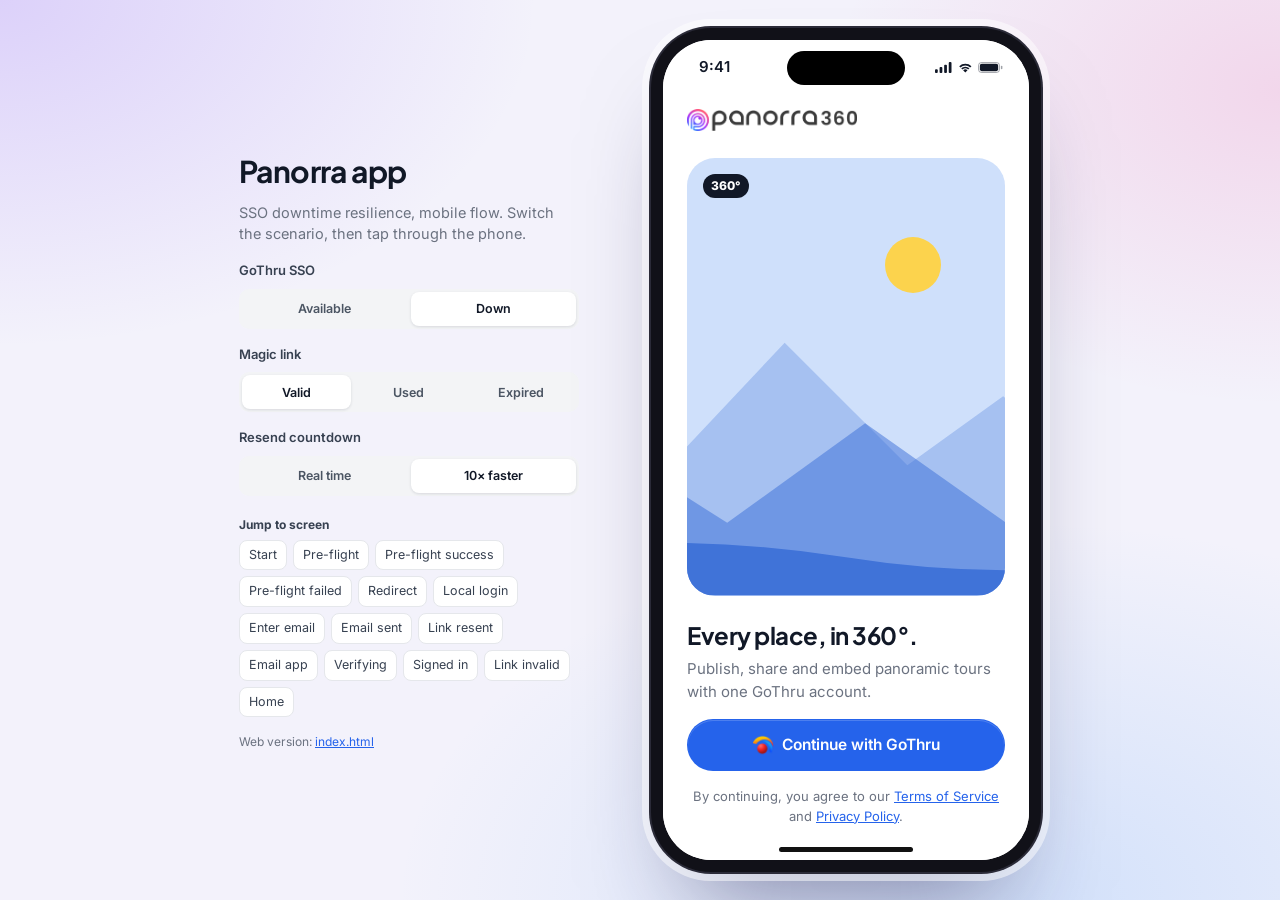
==== mobile.html @ 11c8a83e "Add mobile app version of the SSO resilience prototype mobile.html follows the native-app flow from " ====
<!doctype html>
<html lang="en">
<head>
<meta charset="utf-8">
<meta name="viewport" content="width=device-width, initial-scale=1, viewport-fit=cover">
<title>Panorra App — SSO Resilience</title>
<meta name="description" content="Panorra mobile app: GoThru SSO pre-flight check, Google and Magic Link fallback, link verification. Clickable prototype.">
<link rel="preconnect" href="https://fonts.googleapis.com">
<link rel="preconnect" href="https://fonts.gstatic.com" crossorigin>
<link href="https://fonts.googleapis.com/css2?family=Inter:wght@400;500;600;700;800&family=Plus+Jakarta+Sans:wght@600;700;800&display=swap" rel="stylesheet">
<link rel="icon" type="image/png" href="assets/logos/panorra360.png">
<link rel="stylesheet" href="style.css">
<link rel="stylesheet" href="mobile.css">
</head>
<body class="m-page">

<svg class="sprite" aria-hidden="true" focusable="false">
  <defs>
  </defs>

  <!-- GoThru wordmark (approximation — swap with official asset) -->
  <!-- Official GoThru logo (gmi-logo-light.svg), cropped to its artwork -->
  <symbol id="lg-gothru" viewBox="12 160 1986 684">
<path d="M12.502 631.996C12.502 508.062 104.009 429.329 216.097 429.329C295.031 429.329 344.775 470.44 373.387 516.846L306.475 554.443C288.756 526.835 256.154 503.343 216.122 503.343C146.35 503.343 96.0282 557.982 96.0282 631.996C96.0282 706.01 146.375 760.623 216.122 760.623C270.46 760.623 303.062 724.783 315.059 683.673H196.094V610.236H404.257C404.257 750.032 330.494 834.637 208.668 834.637C104.009 834.637 12.502 755.328 12.502 631.996Z" fill="#010101"/>
<path d="M1118.58 595.955C1115.39 573.793 1110.19 552.284 1103.14 531.679H1100.58V781.53C1105.15 766.12 1108.91 750.383 1111.9 734.371C1112.78 729.752 1113.58 725.134 1114.33 720.516C1118.32 695.017 1120.53 668.865 1120.53 642.211V638.747C1120.51 624.29 1119.78 610.035 1118.58 595.955Z" fill="url(#paint0_linear_gmi)"/>
<path d="M818.607 648.085C818.607 755.002 734.202 841.716 630.095 841.716C525.989 841.716 441.584 755.028 441.584 648.085C441.584 541.167 525.989 454.479 630.095 454.479C734.202 454.479 818.607 541.142 818.607 648.085Z" fill="url(#paint1_linear_gmi)"/>
<path opacity="0.26" d="M630.083 495.012C547.786 495.012 481.051 563.529 481.051 648.085C481.051 732.615 547.761 801.158 630.083 801.158C712.405 801.158 779.115 732.615 779.115 648.085C779.115 563.554 712.379 495.012 630.083 495.012Z" fill="white"/>
<path d="M863.495 413.318H1035.01C972.295 341.387 881.189 296.11 779.768 296.11C682.914 296.11 595.423 337.522 533.129 403.932C528.612 409.528 518.422 419.969 506.525 435.455C542.667 413.268 584.907 400.493 630.083 400.493C763.228 400.493 871.175 511.351 871.175 648.11C871.175 718.736 842.362 782.485 796.182 827.586H975.005V531.681H863.52V413.318H863.495Z" fill="url(#paint2_linear_gmi)"/>
<path d="M623.985 162.235C463.407 162.235 326.196 231.732 236.872 340.708C220.107 361.112 205.098 382.897 191.922 405.887C201.359 404.808 210.971 404.256 220.709 404.256C306.319 404.256 360.405 448.679 391.602 498.951C446.065 355.415 605.563 249.275 763.58 249.275C767.545 249.275 771.461 249.526 775.451 249.677C896.574 253.617 993.729 317.166 1058.43 412.839C976.888 262.904 817.641 162.235 623.985 162.235Z" fill="url(#paint3_linear_gmi)"/>
<path d="M1420.1 827.586V654.886C1420.1 615.532 1400.07 603.184 1369.2 603.184C1340.62 603.184 1318.31 619.623 1306.31 636.088V827.586H1233.1V435.78H1306.31V580.295C1324.03 559.137 1357.78 536.825 1402.96 536.825C1463.57 536.825 1492.76 570.883 1492.76 626.099V827.586H1420.1Z" fill="#010101"/>
<path d="M1540.72 827.584V543.876H1613.36V582.05C1633.38 557.379 1667.12 536.823 1701.43 536.823V609.658C1696.28 608.478 1689.98 607.901 1681.42 607.901C1657.4 607.901 1625.38 622.006 1613.36 640.202V827.584H1540.72Z" fill="#010101"/>
<path d="M1922.71 827.586V791.746C1903.84 812.879 1870.68 834.639 1825.48 834.639C1764.87 834.639 1736.28 800.556 1736.28 745.34V543.878H1808.92V715.975C1808.92 755.329 1828.95 768.254 1859.82 768.254C1887.85 768.254 1910.16 752.392 1922.74 735.953V543.878H1995.37V827.586H1922.71Z" fill="#010101"/>
<path d="M996.917 827.586V509.217H885.381V435.78H1189.64V509.217H1078.71V827.586H996.917Z" fill="#010101"/>
<path d="M629.239 840.06C733.753 840.06 818.478 753.043 818.478 645.701C818.478 538.359 733.753 451.342 629.239 451.342C524.725 451.342 440 538.359 440 645.701C440 753.043 524.725 840.06 629.239 840.06Z" fill="url(#paint4_radial_gmi)"/>
<defs>
<linearGradient id="paint0_linear_gmi" x1="1270.96" y1="294.184" x2="955.241" y2="965.649" gradientUnits="userSpaceOnUse">
<stop stop-color="#51C8EC"/>
<stop offset="0.1031" stop-color="#54BEE5"/>
<stop offset="0.2981" stop-color="#56A7D7"/>
<stop offset="0.5645" stop-color="#5A83BF"/>
<stop offset="0.8887" stop-color="#5A57A4"/>
<stop offset="1" stop-color="#5B449B"/>
</linearGradient>
<linearGradient id="paint1_linear_gmi" x1="478.006" y1="414.87" x2="769.065" y2="861.162" gradientUnits="userSpaceOnUse">
<stop stop-color="#F37221"/>
<stop offset="0.3832" stop-color="#B11F31"/>
<stop offset="0.6115" stop-color="#9F1C35"/>
<stop offset="0.875" stop-color="#388A95"/>
</linearGradient>
<linearGradient id="paint2_linear_gmi" x1="976.165" y1="130.847" x2="625.032" y2="877.624" gradientUnits="userSpaceOnUse">
<stop stop-color="#51C8EC"/>
<stop offset="0.1031" stop-color="#54BEE5"/>
<stop offset="0.2981" stop-color="#56A7D7"/>
<stop offset="0.5645" stop-color="#5A83BF"/>
<stop offset="0.8887" stop-color="#5A57A4"/>
<stop offset="1" stop-color="#5B449B"/>
</linearGradient>
<linearGradient id="paint3_linear_gmi" x1="531.48" y1="169" x2="633.265" y2="430.101" gradientUnits="userSpaceOnUse">
<stop stop-color="#F8ED39"/>
<stop offset="1" stop-color="#EC2227"/>
</linearGradient>
<radialGradient id="paint4_radial_gmi" cx="0" cy="0" r="1" gradientUnits="userSpaceOnUse" gradientTransform="translate(542.871 526.819) scale(334.408 343.475)">
<stop stop-color="#F9AC92"/>
<stop offset="0.3091" stop-color="#EF3D39"/>
<stop offset="0.4198" stop-color="#E53A37"/>
<stop offset="0.5447" stop-color="#D23331"/>
<stop offset="0.6764" stop-color="#B62828"/>
<stop offset="0.8121" stop-color="#921A1D"/>
<stop offset="0.8182" stop-color="#90191C"/>
<stop offset="0.8556" stop-color="#971A1D"/>
<stop offset="0.9062" stop-color="#A91C20"/>
<stop offset="0.964" stop-color="#C91D23"/>
<stop offset="1" stop-color="#E51E25"/>
</radialGradient>
</defs>
  </symbol>
  <!-- Panorra mark -->
  <!-- Google G -->
  <symbol id="lg-google" viewBox="0 0 24 24">
    <path fill="#4285F4" d="M22.56 12.25c0-.78-.07-1.53-.2-2.25H12v4.26h5.92c-.26 1.37-1.04 2.53-2.21 3.31v2.77h3.57c2.08-1.92 3.28-4.74 3.28-8.09z"/>
    <path fill="#34A853" d="M12 23c2.97 0 5.46-.98 7.28-2.66l-3.57-2.77c-.98.66-2.23 1.06-3.71 1.06-2.86 0-5.29-1.93-6.16-4.53H2.18v2.84C3.99 20.53 7.7 23 12 23z"/>
    <path fill="#FBBC05" d="M5.84 14.09c-.22-.66-.35-1.36-.35-2.09s.13-1.43.35-2.09V7.06H2.18C1.43 8.55 1 10.22 1 12s.43 3.45 1.18 4.94l2.85-2.22.81-.63z"/>
    <path fill="#EA4335" d="M12 5.38c1.62 0 3.06.56 4.21 1.64l3.15-3.15C17.45 2.09 14.97 1 12 1 7.7 1 3.99 3.47 2.18 7.06l3.66 2.84c.87-2.6 3.3-4.52 6.16-4.52z"/>
  </symbol>
  <!-- Mountains illustration (colour via currentColor) -->
  <symbol id="ill-mountains" viewBox="0 0 400 160" preserveAspectRatio="xMidYMax slice">
    <path d="M0 112 L58 62 L104 96 L168 28 L232 92 L282 56 L342 102 L400 72 V160 H0Z" fill="currentColor" opacity=".28"/>
    <path d="M0 132 L78 84 L138 122 L210 70 L292 128 L352 96 L400 116 V160 H0Z" fill="currentColor" opacity=".5"/>
    <path d="M40 140 l10 -26 l10 26z M58 142 l8 -20 l8 20z M318 138 l10 -28 l10 28z M336 140 l7 -18 l7 18z" fill="currentColor" opacity=".85"/>
    <path d="M0 160 V142 Q100 124 200 140 T400 134 V160Z" fill="currentColor" opacity=".9"/>
  </symbol>

  <!-- UI icons (24px, stroke) -->
  <symbol id="i-mail" viewBox="0 0 24 24"><rect x="2" y="4" width="20" height="16" rx="2"/><path d="m22 7-8.97 5.7a1.94 1.94 0 0 1-2.06 0L2 7"/></symbol>
  <symbol id="i-lock" viewBox="0 0 24 24"><rect x="3" y="11" width="18" height="11" rx="2"/><path d="M7 11V7a5 5 0 0 1 10 0v4"/></symbol>
  <symbol id="i-eye" viewBox="0 0 24 24"><path d="M2 12s3-7 10-7 10 7 10 7-3 7-10 7-10-7-10-7Z"/><circle cx="12" cy="12" r="3"/></symbol>
  <symbol id="i-arrow" viewBox="0 0 24 24"><path d="M5 12h14"/><path d="m12 5 7 7-7 7"/></symbol>
  <symbol id="i-x" viewBox="0 0 24 24"><path d="M18 6 6 18"/><path d="m6 6 12 12"/></symbol>
  <symbol id="i-shield" viewBox="0 0 24 24"><path d="M20 13c0 5-3.5 7.5-7.66 8.95a1 1 0 0 1-.67-.01C7.5 20.5 4 18 4 13V6a1 1 0 0 1 1-1c2 0 4.5-1.2 6.24-2.72a1.17 1.17 0 0 1 1.52 0C14.51 3.81 17 5 19 5a1 1 0 0 1 1 1z"/><path d="m9 12 2 2 4-4"/></symbol>
  <symbol id="i-refresh" viewBox="0 0 24 24"><path d="M3 12a9 9 0 0 1 9-9 9.75 9.75 0 0 1 6.74 2.74L21 8"/><path d="M21 3v5h-5"/><path d="M21 12a9 9 0 0 1-9 9 9.75 9.75 0 0 1-6.74-2.74L3 16"/><path d="M8 16H3v5"/></symbol>
  <symbol id="i-check" viewBox="0 0 24 24"><path d="M20 6 9 17l-5-5"/></symbol>
  <symbol id="i-link" viewBox="0 0 24 24"><path d="M10 13a5 5 0 0 0 7.54.54l3-3a5 5 0 0 0-7.07-7.07l-1.72 1.71"/><path d="M14 11a5 5 0 0 0-7.54-.54l-3 3a5 5 0 0 0 7.07 7.07l1.71-1.71"/></symbol>
  <symbol id="i-alert" viewBox="0 0 24 24"><path d="m21.73 18-8-14a2 2 0 0 0-3.48 0l-8 14A2 2 0 0 0 4 21h16a2 2 0 0 0 1.73-3"/><path d="M12 9v4"/><path d="M12 17h.01"/></symbol>
  <symbol id="i-cloud" viewBox="0 0 24 24"><path d="M17.5 19H9a7 7 0 1 1 6.71-9h1.79a4.5 4.5 0 1 1 0 9Z"/></symbol>
  <symbol id="i-info" viewBox="0 0 24 24"><circle cx="12" cy="12" r="10"/><path d="M12 16v-4"/><path d="M12 8h.01"/></symbol>
  <symbol id="i-server" viewBox="0 0 24 24"><rect x="2" y="2" width="20" height="8" rx="2"/><rect x="2" y="14" width="20" height="8" rx="2"/><path d="M6 6h.01"/><path d="M6 18h.01"/></symbol>
  <symbol id="i-chev-left" viewBox="0 0 24 24"><path d="m15 18-6-6 6-6"/></symbol>
  <symbol id="i-external" viewBox="0 0 24 24"><path d="M15 3h6v6"/><path d="M10 14 21 3"/><path d="M18 13v6a2 2 0 0 1-2 2H5a2 2 0 0 1-2-2V8a2 2 0 0 1 2-2h6"/></symbol>
  <symbol id="i-search" viewBox="0 0 24 24"><circle cx="11" cy="11" r="8"/><path d="m21 21-4.3-4.3"/></symbol>
  <symbol id="i-home" viewBox="0 0 24 24"><path d="m3 9 9-7 9 7v11a2 2 0 0 1-2 2H5a2 2 0 0 1-2-2z"/><path d="M9 22V12h6v10"/></symbol>
  <symbol id="i-compass" viewBox="0 0 24 24"><circle cx="12" cy="12" r="10"/><path d="m16.24 7.76-2.12 6.36-6.36 2.12 2.12-6.36 6.36-2.12z"/></symbol>
  <symbol id="i-image" viewBox="0 0 24 24"><rect x="3" y="3" width="18" height="18" rx="2"/><circle cx="9" cy="9" r="2"/><path d="m21 15-3.09-3.09a2 2 0 0 0-2.82 0L6 21"/></symbol>
  <symbol id="i-chart" viewBox="0 0 24 24"><path d="M3 3v18h18"/><path d="m19 9-5 5-4-4-3 3"/></symbol>
  <symbol id="i-sliders" viewBox="0 0 24 24"><path d="M4 21v-7"/><path d="M4 10V3"/><path d="M12 21v-9"/><path d="M12 8V3"/><path d="M20 21v-5"/><path d="M20 12V3"/><path d="M1 14h6"/><path d="M9 8h6"/><path d="M17 16h6"/></symbol>
  <symbol id="i-plus" viewBox="0 0 24 24"><path d="M5 12h14"/><path d="M12 5v14"/></symbol>
  <symbol id="i-wifi-off" viewBox="0 0 24 24"><path d="M12 20h.01"/><path d="M8.5 16.43a5 5 0 0 1 7 0"/><path d="M5 12.86a10 10 0 0 1 5.17-2.69"/><path d="M19 12.86a10 10 0 0 0-2-1.52"/><path d="M2 8.82a15 15 0 0 1 4.18-2.64"/><path d="M22 8.82a15 15 0 0 0-11.29-3.76"/><path d="m2 2 20 20"/></symbol>
  <symbol id="i-layers" viewBox="0 0 24 24"><path d="m12 2 10 5-10 5L2 7z"/><path d="m2 17 10 5 10-5"/><path d="m2 12 10 5 10-5"/></symbol>
  <symbol id="i-inbox" viewBox="0 0 24 24"><path d="M22 12h-6l-2 3h-4l-2-3H2"/><path d="M5.45 5.11 2 12v6a2 2 0 0 0 2 2h16a2 2 0 0 0 2-2v-6l-3.45-6.89A2 2 0 0 0 16.76 4H7.24a2 2 0 0 0-1.79 1.11z"/></symbol>
  <symbol id="i-clock" viewBox="0 0 24 24"><circle cx="12" cy="12" r="10"/><path d="M12 6v6l4 2"/></symbol>
  <symbol id="i-zap" viewBox="0 0 24 24"><path d="M4 14a1 1 0 0 1-.78-1.63l9.9-10.2a.5.5 0 0 1 .86.46l-1.92 6.02A1 1 0 0 0 13 10h7a1 1 0 0 1 .78 1.63l-9.9 10.2a.5.5 0 0 1-.86-.46l1.92-6.02A1 1 0 0 0 11 14z"/></symbol>
  <symbol id="i-database" viewBox="0 0 24 24"><ellipse cx="12" cy="5" rx="9" ry="3"/><path d="M3 5V19A9 3 0 0 0 21 19V5"/><path d="M3 12A9 3 0 0 0 21 12"/></symbol>
  <symbol id="i-map" viewBox="0 0 24 24"><path d="M14.1 6.03a2 2 0 0 0 1.79 0l3.66-1.83A1 1 0 0 1 21 5.1v12.28a1 1 0 0 1-.55.9l-4.56 2.28a2 2 0 0 1-1.79 0l-4.21-2.1a2 2 0 0 0-1.79 0l-3.66 1.83A1 1 0 0 1 3 19.38V7.1a1 1 0 0 1 .55-.9l4.56-2.28a2 2 0 0 1 1.79 0z"/><path d="M15 5.76v15"/><path d="M9 3.24v15"/></symbol>
  <symbol id="i-play" viewBox="0 0 24 24"><polygon points="6 3 20 12 6 21 6 3"/></symbol>
</svg>


<main class="m-stage">

  <!-- Designer side panel (desktop) / bottom sheet (phone) -->
  <aside class="m-side" id="m-side" aria-label="Prototype controls">
    <div class="m-side-head">
      <div>
        <h1>Panorra app</h1>
        <p>SSO downtime resilience, mobile flow. Switch the scenario, then tap through the phone.</p>
      </div>
      <button class="modal-x m-side-x" id="m-side-x" type="button" aria-label="Close controls"><svg class="i"><use href="#i-x"/></svg></button>
    </div>
    <div class="pp-group">
      <span class="pp-label">GoThru SSO</span>
      <div class="seg" role="radiogroup" aria-label="GoThru SSO">
        <label><input type="radio" name="m-sso" value="up"><span>Available</span></label>
        <label><input type="radio" name="m-sso" value="down" checked><span>Down</span></label>
      </div>
    </div>
    <div class="pp-group">
      <span class="pp-label">Magic link</span>
      <div class="seg" role="radiogroup" aria-label="Magic link">
        <label><input type="radio" name="m-link" value="valid" checked><span>Valid</span></label>
        <label><input type="radio" name="m-link" value="used"><span>Used</span></label>
        <label><input type="radio" name="m-link" value="expired"><span>Expired</span></label>
      </div>
    </div>
    <div class="pp-group">
      <span class="pp-label">Resend countdown</span>
      <div class="seg" role="radiogroup" aria-label="Resend countdown speed">
        <label><input type="radio" name="m-speed" value="1"><span>Real time</span></label>
        <label><input type="radio" name="m-speed" value="10" checked><span>10× faster</span></label>
      </div>
    </div>
    <div class="pp-jumps">
      <b>Jump to screen</b>
      <button data-go="start">Start</button>
      <button data-go="preflight">Pre-flight</button>
      <button data-go="pf-ok">Pre-flight success</button>
      <button data-go="pf-fail">Pre-flight failed</button>
      <button data-go="redirect">Redirect</button>
      <button data-go="fallback">Local login</button>
      <button data-go="email">Enter email</button>
      <button data-go="sent">Email sent</button>
      <button data-go="resent">Link resent</button>
      <button data-go="mail">Email app</button>
      <button data-go="verify">Verifying</button>
      <button data-go="success">Signed in</button>
      <button data-go="invalid">Link invalid</button>
      <button data-go="home">Home</button>
    </div>
    <p class="pp-hint">Web version: <a href="index.html">index.html</a></p>
  </aside>

  <div class="device" id="device">
    <div class="d-screen">
      <div class="d-status" aria-hidden="true">
        <span>9:41</span>
        <span class="d-island"></span>
        <span class="d-icons">
          <svg viewBox="0 0 18 12"><rect x="0" y="8" width="3" height="4" rx="1"/><rect x="5" y="5.5" width="3" height="6.5" rx="1"/><rect x="10" y="3" width="3" height="9" rx="1"/><rect x="15" y="0" width="3" height="12" rx="1"/></svg>
          <svg viewBox="0 0 16 12"><path d="M8 11.5 5.6 9a3.4 3.4 0 0 1 4.8 0zM3.5 6.9a6.4 6.4 0 0 1 9 0l-1.4 1.4a4.4 4.4 0 0 0-6.2 0zM1.3 4.7a9.6 9.6 0 0 1 13.4 0l-1.4 1.4a7.6 7.6 0 0 0-10.6 0z"/></svg>
          <svg viewBox="0 0 27 12"><rect x=".5" y=".5" width="23" height="11" rx="3.5" fill="none" stroke="currentColor" opacity=".4"/><rect x="2" y="2" width="20" height="8" rx="2"/><rect x="25" y="4" width="1.6" height="4" rx=".8" opacity=".4"/></svg>
        </span>
      </div>

      <!-- 0 · Start -->
      <section class="m-view" id="v-start" data-label="Start">
        <header class="m-head"><img class="m-logo" src="assets/logos/panorra-wordmark.png" alt="Panorra 360" width="185" height="24"></header>
        <div class="m-hero-art" aria-hidden="true">
          <span class="m-hero-sun"></span>
          <svg class="m-hero-mtn"><use href="#ill-mountains"/></svg>
          <span class="b360">360°</span>
        </div>
        <h1 class="m-title">Every place, in 360°.</h1>
        <p class="m-text">Publish, share and embed panoramic tours with one GoThru account.</p>
        <div class="m-foot">
          <button class="btn btn-primary btn-block btn-lg" id="m-sso-btn" type="button"><img class="sso-mark" src="assets/logos/gothru.png" alt="" width="22" height="22"> Continue with GoThru</button>
          <p class="m-legal">By continuing, you agree to our <a href="#">Terms of Service</a> and <a href="#">Privacy Policy</a>.</p>
        </div>
      </section>

      <!-- 1 · Pre-flight check -->
      <section class="m-view m-center pf-screen" id="v-preflight" data-label="Pre-flight check">
        <header class="m-head"><img class="m-logo" src="assets/logos/panorra-wordmark.png" alt="Panorra 360" width="185" height="24"></header>
        <div class="m-body-mid">
          <div class="ring-ill" aria-hidden="true"><span class="arc"></span><span class="ring-core"><svg class="i ring-cloud"><use href="#i-cloud"/></svg><span class="ring-badge"><svg class="i rb-ok"><use href="#i-check"/></svg><svg class="i rb-x"><use href="#i-x"/></svg></span></span></div>
          <h1 class="m-title" id="mpf-title" tabindex="-1">Preparing your sign-in</h1>
          <p class="m-text" id="mpf-desc" aria-live="polite">We're checking the best way to sign you in to Panorra. This will only take a moment.</p>
          <ol class="steps" id="mpf-steps">
            <li><span class="s-ic"><svg class="i ic-ok"><use href="#i-check"/></svg><svg class="i ic-x"><use href="#i-x"/></svg></span>Checking connection</li>
            <li><span class="s-ic"><svg class="i ic-ok"><use href="#i-check"/></svg><svg class="i ic-x"><use href="#i-x"/></svg></span>Preparing secure sign-in</li>
            <li><span class="s-ic"><svg class="i ic-ok"><use href="#i-check"/></svg><svg class="i ic-x"><use href="#i-x"/></svg></span>Finalizing setup</li>
            <li><span class="s-ic"><svg class="i ic-ok"><use href="#i-check"/></svg><svg class="i ic-x"><use href="#i-x"/></svg></span>Almost there...</li>
          </ol>
        </div>
        <p class="m-note"><svg class="i"><use href="#i-info"/></svg>This only takes a few seconds...</p>
      </section>

      <!-- 2 · Redirect to SSO -->
      <section class="m-view m-center" id="v-redirect" data-label="Redirect to GoThru SSO">
        <header class="m-head"><img class="m-logo" src="assets/logos/panorra-wordmark.png" alt="Panorra 360" width="185" height="24"></header>
        <div class="m-body-mid">
          <div class="rd-ill" aria-hidden="true">
            <div class="rd-win"><div class="rd-bar"><i></i><i></i><i></i></div><svg class="rd-logo"><use href="#lg-gothru"/></svg></div>
            <span class="rd-spin"><span class="spin"></span></span>
          </div>
          <h1 class="m-title">Continuing to your account</h1>
          <p class="m-text">We're securely redirecting you to continue with your account.</p>
          <div class="progress" id="m-progress"><i></i></div>
        </div>
        <p class="secure-note"><svg class="i"><use href="#i-shield"/></svg><span>Secure sign-in with Gothru<small>Powered by Gothru SSO</small></span></p>
      </section>

      <!-- 3 · Local login fallback -->
      <section class="m-view m-center" id="v-fallback" data-label="Local login (fallback)">
        <header class="m-head"><img class="m-logo" src="assets/logos/panorra-wordmark.png" alt="Panorra 360" width="185" height="24"></header>
        <div class="m-land" aria-hidden="true">
          <span class="m-land-sun"></span>
          <svg class="m-land-mtn"><use href="#ill-mountains"/></svg>
        </div>
        <span class="chip chip-amber m-chip"><span class="dot blink"></span>GoThru SSO is temporarily unavailable</span>
        <h1 class="m-title" tabindex="-1">Welcome to Panorra</h1>
        <p class="m-text">Sign in to continue and start exploring amazing places.</p>
        <div class="m-stack">
          <button class="btn btn-google" id="m-google" type="button"><svg class="g-ic"><use href="#lg-google"/></svg> Continue with Google</button>
          <button class="btn btn-secondary btn-block" id="m-magic" type="button"><svg class="i m-mail-ic"><use href="#i-mail"/></svg> Continue with Magic Link</button>
        </div>
        <p class="m-legal m-foot">By continuing, you agree to our <a href="#">Terms of Service</a> and <a href="#">Privacy Policy</a>.</p>
      </section>

      <!-- 4 · Enter email -->
      <section class="m-view" id="v-email" data-label="Enter email">
        <header class="m-head"><button class="m-back" data-back type="button" aria-label="Back"><svg class="i"><use href="#i-chev-left"/></svg></button><img class="m-logo" src="assets/logos/panorra-wordmark.png" alt="Panorra 360" width="185" height="24"></header>
        <div class="m-intro">
          <h1 class="m-title" tabindex="-1">Sign in with Magic Link</h1>
          <p class="m-text">Enter your email address and we'll send you a secure sign-in link.</p>
        </div>
        <form id="m-form" novalidate>
          <label class="m-label" for="m-email">Email address</label>
          <div class="input-wrap"><svg class="i"><use href="#i-mail"/></svg><input class="input" type="email" id="m-email" placeholder="you@example.com" autocomplete="email" inputmode="email" required></div>
          <div class="form-msg" id="m-email-msg" role="status"></div>
          <button class="btn btn-primary btn-block btn-lg" id="m-send" type="submit" disabled>Send Magic Link</button>
        </form>
        <p class="fb-note m-foot"><svg class="i"><use href="#i-shield"/></svg> Passwordless · single-use link · expires in 15 minutes</p>
      </section>

      <!-- 5/6 · Email sent / resent -->
      <section class="m-view m-center" id="v-sent" data-label="Email sent">
        <header class="m-head"><button class="m-back" data-back type="button" aria-label="Back"><svg class="i"><use href="#i-chev-left"/></svg></button><img class="m-logo" src="assets/logos/panorra-wordmark.png" alt="Panorra 360" width="185" height="24"></header>
        <div class="m-body-mid">
          <div class="mail-ill" aria-hidden="true">
          <!-- Magic-link envelope: lands, flap opens, letter rises, badge pops, sparkles, then floats -->
          <svg viewBox="0 0 180 156">
            <defs>
              <linearGradient id="ml-bg" x1="0" y1="0" x2="1" y2="1"><stop offset="0" stop-color="#ede9fe"/><stop offset="1" stop-color="#dbeafe"/></linearGradient>
              <linearGradient id="ml-pocket" x1="0" y1="0" x2="1" y2="1"><stop offset="0" stop-color="#3b82f6"/><stop offset="1" stop-color="#7c3aed"/></linearGradient>
              <linearGradient id="ml-flap" x1="0" y1="0" x2="0" y2="1"><stop offset="0" stop-color="#93c5fd"/><stop offset="1" stop-color="#818cf8"/></linearGradient>
              <clipPath id="ml-clip"><rect x="0" y="0" width="180" height="124"/></clipPath>
            </defs>
            <circle class="ml-disc" cx="90" cy="76" r="62" fill="url(#ml-bg)"/>
            <g class="ml-orbit"><circle cx="90" cy="76" r="72" fill="none" stroke="#c4b5fd" stroke-width="1.5" stroke-dasharray="2 7" stroke-linecap="round"/><circle cx="162" cy="76" r="4" fill="#8b5cf6"/></g>
            <ellipse class="ml-shadow" cx="90" cy="140" rx="42" ry="5" fill="#1e1b4b" opacity=".12"/>
            <g class="ml-float">
              <g class="ml-drop">
                <rect x="40" y="62" width="100" height="62" rx="10" fill="#c7d2fe"/>
                <path class="ml-flap-open" d="M40 68 Q40 62 46 62 H134 Q140 62 140 68 L94 34 Q90 31 86 34 Z" fill="#a5b4fc"/>
                <g clip-path="url(#ml-clip)">
                  <g class="ml-letter">
                    <rect x="52" y="40" width="76" height="70" rx="8" fill="#fff" stroke="#e0e7ff" stroke-width="1.5"/>
                    <circle cx="90" cy="60" r="11" fill="#eef2ff"/>
                    <path d="M87 62.5a3.5 3.5 0 0 0 5 .3l2.3-2.3a3.5 3.5 0 0 0-5-5l-1 1M93 57.5a3.5 3.5 0 0 0-5-.3l-2.3 2.3a3.5 3.5 0 0 0 5 5l1-1" fill="none" stroke="#4f46e5" stroke-width="1.8" stroke-linecap="round"/>
                    <rect x="66" y="78" width="48" height="5" rx="2.5" fill="#e0e7ff"/>
                    <rect x="72" y="88" width="36" height="5" rx="2.5" fill="#eef2ff"/>
                  </g>
                </g>
                <path d="M40 70 L90 102 L140 70 V114 a10 10 0 0 1 -10 10 H50 a10 10 0 0 1 -10 -10 Z" fill="url(#ml-pocket)"/>
                <path d="M42 122 L80 94 M138 122 L100 94" stroke="#fff" stroke-opacity=".22" stroke-width="2" stroke-linecap="round"/>
                <path class="ml-flap-closed" d="M40 68 Q40 62 46 62 H134 Q140 62 140 68 L94 96 Q90 99 86 96 Z" fill="url(#ml-flap)"/>
              </g>
              <g class="ml-badge"><circle cx="134" cy="116" r="15" fill="#10b981" stroke="#fff" stroke-width="4"/><path d="M127.5 116.5l4.5 4.5 8.5-9" fill="none" stroke="#fff" stroke-width="3.2" stroke-linecap="round" stroke-linejoin="round"/></g>
            </g>
            <path class="ml-star s1" d="M30 40l2.4 6.6L39 49l-6.6 2.4L30 58l-2.4-6.6L21 49l6.6-2.4z" fill="#f59e0b"/>
            <path class="ml-star s2" d="M150 26l1.8 5 5 1.8-5 1.8-1.8 5-1.8-5-5-1.8 5-1.8z" fill="#ec4899"/>
            <path class="ml-star s3" d="M160 100l1.5 4 4 1.5-4 1.5-1.5 4-1.5-4-4-1.5 4-1.5z" fill="#8b5cf6"/>
            <circle class="ml-star s4" cx="24" cy="98" r="3" fill="#60a5fa"/>
          </svg>
        </div>
          <h1 class="m-title" id="ms-title" tabindex="-1">Check your email</h1>
          <p class="m-text"><span id="ms-lead">We've sent a sign-in link to</span><br><b class="m-email" id="ms-email">you@example.com</b></p>
          <p class="m-text" id="ms-sub">Click the link in your email to continue to Panorra. The link will expire in 15 minutes.</p>
        </div>
        <div class="m-stack m-foot">
          <button class="btn btn-primary btn-block btn-lg" id="m-open-mail" type="button">Open Email App</button>
          <div class="or"><span>or</span></div>
          <button class="btn btn-secondary btn-block" id="m-resend" type="button" disabled>Resend Link (60s)</button>
          <div class="banner banner-warn" id="m-resend-msg" hidden></div>
          <button class="link-btn" id="m-diff" type="button"><svg class="i"><use href="#i-chev-left"/></svg> Use a different email</button>
        </div>
      </section>

      <!-- Email app -->
      <section class="m-view m-mail" id="v-mail" data-label="Email app">
        <header class="m-head"><button class="m-back" data-back type="button" aria-label="Back to Panorra"><svg class="i"><use href="#i-chev-left"/></svg></button><span class="m-mailbox">Inbox</span></header>
        <h1 class="m-subject">⚡ Emergency Login Link - GoThru SSO Outage Fallback</h1>
        <div class="mail-from"><span class="avatar sm av-gt">G</span><div><b>GoThru Security</b> <small>&lt;no-reply@id.gothru.org&gt;</small><br><small>to <span id="mm-to">you@example.com</span> · just now</small></div></div>
        <div class="mt-card m-mt">
          <div class="mt-brand"><svg class="mt-gt"><use href="#lg-gothru"/></svg><span class="mt-x">×</span><img class="mt-pn" src="assets/logos/panorra-wordmark.png" alt="Panorra 360" width="154" height="20"></div>
          <span class="mt-icon"><svg class="i"><use href="#i-zap"/></svg></span>
          <h2>Your emergency sign-in link</h2>
          <p>Tap below to sign in to your account. This link expires in 15 minutes:</p>
          <button class="btn btn-primary btn-lg btn-block" id="m-mail-signin" type="button">Sign In to My Account</button>
          <span class="mt-notice"><svg class="i"><use href="#i-clock"/></svg> This single-use link expires in 15 minutes.</span>
          <p class="mt-warn"><svg class="i"><use href="#i-shield"/></svg> If you did not request this login link, you can safely ignore this email.</p>
        </div>
      </section>

      <!-- Verify -->
      <section class="m-view m-center" id="v-verify" data-label="Verifying link">
        <header class="m-head"><img class="m-logo" src="assets/logos/panorra-wordmark.png" alt="Panorra 360" width="185" height="24"></header>
        <div class="m-body-mid">
          <div class="ring-ill" aria-hidden="true"><span class="arc"></span><span class="ring-core"><svg class="i"><use href="#i-link"/></svg></span></div>
          <h1 class="m-title" tabindex="-1">Verifying your sign-in link</h1>
          <p class="m-text">Please wait a moment while we validate your link.</p>
          <ol class="steps" id="mv-steps">
            <li><span class="s-ic"><svg class="i ic-ok"><use href="#i-check"/></svg><svg class="i ic-x"><use href="#i-x"/></svg></span>Checking link validity</li>
            <li><span class="s-ic"><svg class="i ic-ok"><use href="#i-check"/></svg><svg class="i ic-x"><use href="#i-x"/></svg></span>Signing you in securely</li>
            <li><span class="s-ic"><svg class="i ic-ok"><use href="#i-check"/></svg><svg class="i ic-x"><use href="#i-x"/></svg></span>Setting up your account</li>
          </ol>
        </div>
      </section>

      <!-- Signed in -->
      <section class="m-view m-center" id="v-success" data-label="Signed in">
        <header class="m-head"><img class="m-logo" src="assets/logos/panorra-wordmark.png" alt="Panorra 360" width="185" height="24"></header>
        <div class="m-body-mid">
          <div class="success-ill" aria-hidden="true">
        <!-- 360° lens: panorama pans inside, orbit ring draws in, check is drawn, confetti bursts -->
        <svg viewBox="0 0 360 184">
          <defs>
            <clipPath id="sx-clip"><circle cx="180" cy="88" r="60"/></clipPath>
            <linearGradient id="sx-sky" x1="0" y1="0" x2="0" y2="1"><stop offset="0" stop-color="#c7d2fe"/><stop offset=".7" stop-color="#fbe4f1"/></linearGradient>
            <linearGradient id="sx-ring" x1="0" y1="0" x2="1" y2="0"><stop offset="0" stop-color="#60a5fa"/><stop offset=".5" stop-color="#8b5cf6"/><stop offset="1" stop-color="#ec4899"/></linearGradient>
            <g id="sx-range">
              <path d="M0 112 L40 86 L70 100 L120 66 L170 98 L210 80 L260 104 L300 74 L360 112 V184 H0Z" fill="#a5b4fc"/>
              <path d="M0 126 L50 102 L95 122 L150 94 L205 124 L250 106 L300 126 L330 112 L360 126 V184 H0Z" fill="#7c83f0"/>
              <path d="M60 128 l7 -18 l7 18z M74 130 l5 -13 l5 13z M236 128 l7 -20 l7 20z M250 130 l5 -12 l5 12z" fill="#4f46e5"/>
              <path d="M0 136 Q90 128 180 136 T360 136 V184 H0Z" fill="#6366f1"/>
            </g>
          </defs>
          <circle class="sx-pulse" cx="180" cy="88" r="70" fill="#8b5cf6" opacity=".12"/>
          <g class="sx-ringwrap"><path class="sx-ring" pathLength="100" d="M66 102 A114 26 -10 1 1 294 62 A114 26 -10 1 1 66 102" fill="none" stroke="url(#sx-ring)" stroke-width="3" stroke-linecap="round" opacity=".55"/></g>
          <g class="sx-lens">
            <circle cx="180" cy="88" r="66" fill="#fff"/>
            <g clip-path="url(#sx-clip)">
              <rect x="110" y="20" width="140" height="140" fill="url(#sx-sky)"/>
              <circle cx="206" cy="62" r="11" fill="#fde68a"/>
              <g class="sx-pan"><use href="#sx-range"/><use href="#sx-range" x="360"/></g>
            </g>
          </g>
          <path class="sx-ring sx-front" pathLength="100" d="M66 102 A114 26 -10 0 0 294 62" fill="none" stroke="url(#sx-ring)" stroke-width="3" stroke-linecap="round"/>
          <circle class="sx-dot" r="5" fill="#ec4899" stroke="#fff" stroke-width="2">
            <animateMotion dur="7s" begin="1.2s" repeatCount="indefinite" path="M66 102 A114 26 -10 1 1 294 62 A114 26 -10 1 1 66 102"/>
          </circle>
          <g class="sx-badge"><circle cx="226" cy="134" r="21" fill="#10b981" stroke="#fff" stroke-width="5"/><path class="sx-tick" pathLength="1" d="M216.5 134.5l6.5 6.5 12.5-13" fill="none" stroke="#fff" stroke-width="4" stroke-linecap="round" stroke-linejoin="round"/></g>
          <g class="sx-confetti">
            <rect style="--x:-112px;--y:-58px;--r:200deg" x="177" y="85" width="6" height="10" rx="1.5" fill="#f59e0b"/>
            <rect style="--x:-128px;--y:6px;--r:-160deg" x="177" y="85" width="6" height="10" rx="1.5" fill="#8b5cf6"/>
            <circle style="--x:-96px;--y:52px;--r:0deg" cx="180" cy="88" r="4" fill="#60a5fa"/>
            <rect style="--x:-58px;--y:-76px;--r:120deg" x="177" y="85" width="6" height="10" rx="1.5" fill="#ec4899"/>
            <circle style="--x:52px;--y:-80px;--r:0deg" cx="180" cy="88" r="3.5" fill="#10b981"/>
            <rect style="--x:116px;--y:-52px;--r:-220deg" x="177" y="85" width="6" height="10" rx="1.5" fill="#60a5fa"/>
            <rect style="--x:132px;--y:10px;--r:160deg" x="177" y="85" width="6" height="10" rx="1.5" fill="#f59e0b"/>
            <circle style="--x:104px;--y:58px;--r:0deg" cx="180" cy="88" r="4" fill="#ec4899"/>
          </g>
          <path class="sx-star t1" d="M84 34l2.6 7 7 2.6-7 2.6-2.6 7-2.6-7-7-2.6 7-2.6z" fill="#f59e0b"/>
          <path class="sx-star t2" d="M282 120l2 5.4 5.4 2-5.4 2-2 5.4-2-5.4-5.4-2 5.4-2z" fill="#8b5cf6"/>
          <path class="sx-star t3" d="M292 30l1.6 4.4 4.4 1.6-4.4 1.6-1.6 4.4-1.6-4.4-4.4-1.6 4.4-1.6z" fill="#ec4899"/>
        </svg>
      </div>
          <h1 class="m-title" tabindex="-1">Welcome to Panorra</h1>
          <p class="m-text">You've successfully signed in.<br>Let's start exploring amazing places!</p>
        </div>
        <button class="btn btn-primary btn-block btn-lg m-foot" id="m-continue" type="button">Continue</button>
      </section>

      <!-- Link invalid -->
      <section class="m-view m-center" id="v-invalid" data-label="Link invalid">
        <header class="m-head"><img class="m-logo" src="assets/logos/panorra-wordmark.png" alt="Panorra 360" width="185" height="24"></header>
        <div class="m-body-mid">
          <div class="err-ill" aria-hidden="true">
        <!-- Broken link: link glyph draws in, shakes, snaps into two halves with a crack, X badge pops, halves sway -->
        <svg viewBox="0 0 180 156">
          <defs>
            <linearGradient id="er-bg" x1="0" y1="0" x2="1" y2="1"><stop offset="0" stop-color="#ffe4e6"/><stop offset="1" stop-color="#fdf2f8"/></linearGradient>
            <linearGradient id="er-ink" x1="0" y1="0" x2="1" y2="1"><stop offset="0" stop-color="#4f46e5"/><stop offset="1" stop-color="#7c3aed"/></linearGradient>
          </defs>
          <circle class="er-disc" cx="90" cy="76" r="64" fill="url(#er-bg)"/>
          <g class="er-orbit"><circle cx="90" cy="76" r="73" fill="none" stroke="#fda4af" stroke-width="1.5" stroke-dasharray="2 7" stroke-linecap="round"/></g>
          <circle class="er-core" cx="90" cy="76" r="44" fill="#fff"/>
          <g class="er-glyph" fill="none" stroke="url(#er-ink)" stroke-width="2.3" stroke-linecap="round" stroke-linejoin="round">
            <g class="er-a"><g class="er-a-in"><g transform="translate(62 48) scale(2.33)"><path pathLength="1" d="M10 13a5 5 0 0 0 7.54.54l3-3a5 5 0 0 0-7.07-7.07l-1.72 1.71"/></g></g></g>
            <g class="er-b"><g class="er-b-in"><g transform="translate(62 48) scale(2.33)"><path pathLength="1" d="M14 11a5 5 0 0 0-7.54-.54l-3 3a5 5 0 0 0 7.07 7.07l1.71-1.71"/></g></g></g>
          </g>
          <path class="er-crack" d="M93 67 l-5 8 h6 l-5 8" fill="none" stroke="#f43f5e" stroke-width="2.6" stroke-linecap="round" stroke-linejoin="round"/>
          <g class="er-sparks" stroke-linecap="round" stroke-width="3">
            <path d="M126 22 l-3 9" stroke="#f43f5e"/>
            <path d="M140 32 l-8 5" stroke="#f43f5e"/>
            <path d="M144 48 h-8" stroke="#fb7185"/>
          </g>
          <g class="er-badge"><circle cx="122" cy="108" r="15" fill="#ef4444" stroke="#fff" stroke-width="4"/><path d="M116.5 102.5l11 11M127.5 102.5l-11 11" stroke="#fff" stroke-width="3.2" stroke-linecap="round"/></g>
          <path class="er-star s1" d="M30 46l2.2 6 6 2.2-6 2.2-2.2 6-2.2-6-6-2.2 6-2.2z" fill="#fb7185"/>
          <circle class="er-star s2" cx="40" cy="112" r="3" fill="#a5b4fc"/>
        </svg>
      </div>
          <h1 class="m-title" tabindex="-1">This link is no longer valid</h1>
          <p class="m-text">The sign-in link may have expired or has already been used.</p>
          <div class="banner banner-err"><svg class="i"><use href="#i-alert"/></svg><span id="mi-detail">This magic link has already been used.</span></div>
        </div>
        <div class="m-stack m-foot">
          <button class="btn btn-primary btn-block btn-lg" id="m-new-link" type="button">Request a new link</button>
          <div class="or"><span>or</span></div>
          <button class="btn btn-secondary btn-block" id="m-other-email" type="button">Use a different email</button>
        </div>
      </section>

      <!-- Google -->
      <section class="m-view m-center" id="v-google" data-label="Google sign-in">
        <header class="m-head"><img class="m-logo" src="assets/logos/panorra-wordmark.png" alt="Panorra 360" width="185" height="24"></header>
        <div class="m-body-mid">
          <div class="ring-ill" aria-hidden="true"><span class="arc"></span><span class="ring-core"><svg class="m-g"><use href="#lg-google"/></svg></span></div>
          <h1 class="m-title" tabindex="-1">Signing in with Google</h1>
          <p class="m-text">Confirming your Google account and linking it to your Panorra profile.</p>
        </div>
      </section>

      <!-- Home -->
      <section class="m-view m-home" id="v-home" data-label="Home">
        <header class="m-head">
          <img class="m-logo" src="assets/logos/panorra-wordmark.png" alt="Panorra 360" width="185" height="24">
          <span class="avatar sm av-user m-avatar">ES</span>
        </header>
        <span class="chip chip-blue m-session" id="m-session" hidden></span>
        <h1 class="m-title m-hello" tabindex="-1">Hi, Eko</h1>
        <p class="m-text">Pick up where you left off.</p>
        <label class="m-search"><svg class="i"><use href="#i-search"/></svg><input type="search" placeholder="Search tours, places..." aria-label="Search tours"></label>
        <div class="m-sec"><h2>Your tours</h2><span class="sync-pill" data-tone="live">● Live sync</span></div>
        <div class="m-tours" id="m-tours"></div>
        <nav class="m-tabs" aria-label="App">
          <a href="#" class="on"><svg class="i"><use href="#i-home"/></svg>Home</a>
          <a href="#"><svg class="i"><use href="#i-compass"/></svg>Explore</a>
          <a href="#"><svg class="i"><use href="#i-plus"/></svg>Create</a>
          <a href="#"><svg class="i"><use href="#i-image"/></svg>Library</a>
        </nav>
      </section>

      <div class="m-toast" id="m-toast" role="status"><span class="toast-ic"><svg class="i"><use href="#i-check"/></svg></span><span id="m-toast-msg"></span></div>
      <span class="d-home" aria-hidden="true"></span>
    </div>
  </div>
</main>

<button class="m-fab" id="m-fab" type="button" aria-controls="m-side" aria-expanded="false"><svg class="i"><use href="#i-layers"/></svg><span>Prototype</span></button>

<script src="mobile.js"></script>
</body>
</html>
---- style.css ----
/* =========================================================
   Resilient SSO Login — Prototype styles
   Tokens → base → components → screens → responsive
   ========================================================= */
:root {
  --font: 'Inter', system-ui, -apple-system, 'Segoe UI', Roboto, sans-serif;
  --ink: #111827; --ink-2: #374151; --ink-3: #4b5563;
  --muted: #6b7280; --muted-2: #9ca3af;
  --line: #e5e7eb; --line-2: #eef0f4;
  --bg-soft: #f6f7fb;
  --brand-ink: #0c1a52; /* Panorra wordmark navy, from the illustrations */
  --blue: #2563eb; --blue-700: #1d4ed8; --blue-50: #eff6ff; --blue-100: #dbeafe;
  --indigo: #5b54e8;
  --green: #16a34a; --green-ok: #1f7a3a; --green-50: #f0fdf4;
  --amber: #d97706; --amber-50: #fffbeb; --amber-200: #fde68a; --amber-ink: #92400e;
  --red: #dc2626; --red-50: #fef2f2;
  --shadow-card: 0 12px 32px -14px rgba(15, 23, 42, .22), 0 2px 6px rgba(15, 23, 42, .04);
  --shadow-modal: 0 28px 70px -24px rgba(15, 23, 42, .45), 0 4px 14px rgba(15, 23, 42, .08);
  /* 4px spacing scale; new screens use only these */
  --s1: 4px; --s2: 8px; --s3: 12px; --s4: 16px; --s5: 24px; --s6: 32px; --s7: 40px; --s8: 48px;
  --ease-out: cubic-bezier(.22, 1, .36, 1);
  --ease-spring: cubic-bezier(.34, 1.56, .64, 1);
}

* { box-sizing: border-box; }
html, body { margin: 0; }
body {
  font-family: var(--font); color: var(--ink); background: #fff;
  line-height: 1.5; -webkit-font-smoothing: antialiased; -webkit-tap-highlight-color: transparent;
}
button, input, select { font: inherit; color: inherit; }
button { cursor: pointer; }
a { color: inherit; }
h1, h2, h3 { text-wrap: balance; }
p { text-wrap: pretty; }
[hidden] { display: none !important; }
.sprite { position: absolute; width: 0; height: 0; overflow: hidden; }
.sr-only { position: absolute; width: 1px; height: 1px; padding: 0; margin: -1px; overflow: hidden; clip: rect(0 0 0 0); white-space: nowrap; border: 0; }
.muted { color: var(--muted); }
:focus-visible { outline: 2px solid var(--blue); outline-offset: 2px; }

.i { width: 18px; height: 18px; flex: none; fill: none; stroke: currentColor; stroke-width: 2; stroke-linecap: round; stroke-linejoin: round; }
.g-ic { width: 18px; height: 18px; flex: none; }
.sso-mark { width: 22px; height: 22px; flex: none; object-fit: contain; }

/* ---------- Screens ---------- */
.screen { display: none; min-height: 100dvh; }
.screen.is-active { display: block; animation: fadeIn .45s var(--ease-out); }
.screen-center.is-active { display: grid; place-items: center; padding: 24px 16px; }
.soft-bg { background: linear-gradient(135deg, #f7f9ff 0%, #ffffff 50%, #fffdf8 100%); }

@keyframes fadeIn { from { opacity: 0; } }
@keyframes fadeUp { from { opacity: 0; transform: translateY(8px); } }
@keyframes rot { to { transform: rotate(360deg); } }
@keyframes blink { 50% { opacity: .35; } }
@keyframes pop { from { transform: scale(.85); opacity: 0; } }
@keyframes shake { 20%, 60% { transform: translateX(-4px); } 40%, 80% { transform: translateX(4px); } }
@keyframes ping { 0% { transform: scale(.85); opacity: .7; } 100% { transform: scale(1.45); opacity: 0; } }

/* ---------- Buttons ---------- */
.btn {
  display: inline-flex; align-items: center; justify-content: center; gap: 8px;
  height: 44px; padding: 0 18px; border-radius: 10px; border: 1px solid transparent;
  font-weight: 600; font-size: 14.5px; white-space: nowrap; text-decoration: none;
  transition: background-color .15s, border-color .15s, box-shadow .15s, transform .12s;
  touch-action: manipulation;
}
.btn:active:not(:disabled) { transform: scale(.97); }
.btn:disabled { cursor: not-allowed; opacity: .6; }
.btn-primary { background: var(--blue); color: #fff; }
.btn-primary:hover:not(:disabled) { background: var(--blue-700); }
.btn-secondary { background: #fff; border-color: #d1d5db; color: var(--ink-2); }
.btn-secondary:hover:not(:disabled) { background: #f9fafb; border-color: #9ca3af; }
.btn-dark { background: var(--ink); color: #fff; }
.btn-dark:hover:not(:disabled) { background: #1f2937; }
.btn-ghost { background: transparent; color: var(--ink-2); }
.btn-ghost:hover { background: rgba(17, 24, 39, .05); }
.btn-google { width: 100%; background: #fff; border-color: #cbd5e1; color: #1e293b; }
.btn-google:hover:not(:disabled) { background: #f8fafc; border-color: #94a3b8; }
.btn-sm { height: 36px; padding: 0 14px; font-size: 13.5px; border-radius: 9px; }
.btn-lg { height: 50px; padding: 0 24px; font-size: 15.5px; border-radius: 12px; }
.btn-block { width: 100%; }
.btn.is-loading { pointer-events: none; }
.btn-sso, .gt-submit, .gt-google, .link-btn, .modal-x, .modal-back, .toast-x, .imp-tabs button, .pp-jumps button, .proto-fab { transition-property: background-color, border-color, color, transform; transition-duration: .15s; transition-timing-function: var(--ease-out); }
.btn-sso:active:not(:disabled), .gt-submit:active:not(:disabled), .gt-google:active, .link-btn:active, .modal-x:active, .modal-back:active, .toast-x:active, .pp-jumps button:active, .proto-fab:active { transform: scale(.97); }

.spin { width: 16px; height: 16px; border-radius: 50%; border: 2px solid currentColor; border-right-color: transparent; animation: rot .7s linear infinite; flex: none; display: inline-block; }
.link-btn { background: none; border: 0; color: var(--blue); font-weight: 500; font-size: 14px; display: inline-flex; gap: 6px; align-items: center; padding: 8px; border-radius: 8px; }
.link-btn:hover { background: var(--blue-50); }
.link-btn .i { width: 16px; height: 16px; }

.chip { display: inline-flex; align-items: center; gap: 6px; height: 26px; padding: 0 10px; border-radius: 999px; font-size: 12px; font-weight: 600; white-space: nowrap; }
.chip-amber { background: var(--amber-50); color: #b45309; border: 1px solid var(--amber-200); }
.chip-blue { background: var(--blue-50); color: var(--blue-700); border: 1px solid #bfdbfe; }
.dot { width: 6px; height: 6px; border-radius: 50%; background: currentColor; display: inline-block; }
.blink { animation: blink 1.4s ease-in-out infinite; }

.or { display: flex; align-items: center; gap: 10px; color: var(--muted); font-size: 12.5px; margin: 14px 0; }
.or::before, .or::after { content: ""; flex: 1; height: 1px; background: var(--line); }

.banner { display: flex; gap: 10px; align-items: flex-start; text-align: left; font-size: 13.5px; line-height: 1.45; border-radius: 10px; padding: 10px 12px; margin: 16px 0; }
.banner .i { width: 16px; height: 16px; margin-top: 2px; }
.banner[hidden] { display: none; }
.banner small { font-size: 12.5px; opacity: .85; }
.banner-ok { background: var(--green-50); color: #166534; border: 1px solid #bbf7d0; }
.banner-warn { background: var(--amber-50); color: var(--amber-ink); border: 1px solid var(--amber-200); }
.banner-err { background: var(--red-50); color: #991b1b; border: 1px solid #fecaca; }

.input { width: 100%; height: 44px; border: 1px solid #cbd5e1; border-radius: 10px; padding: 0 12px 0 38px; font-size: 14.5px; background: #fff; transition: border-color .15s, box-shadow .15s; }
.input::placeholder { color: var(--muted-2); }
.input:focus { outline: none; border-color: var(--blue); box-shadow: 0 0 0 4px rgba(37, 99, 235, .12); }
.input[aria-invalid="true"] { border-color: var(--red); box-shadow: 0 0 0 4px rgba(220, 38, 38, .1); }
.input-wrap { position: relative; flex: 1; display: flex; align-items: center; min-width: 0; }
.input-wrap > .i { position: absolute; left: 12px; width: 16px; height: 16px; color: var(--muted-2); pointer-events: none; }

.avatar { width: 38px; height: 38px; border-radius: 50%; display: grid; place-items: center; font-weight: 700; font-size: 13px; color: #fff; flex: none; }
.avatar.sm { width: 34px; height: 34px; font-size: 12px; }
.av-gt { background: #e3261d; }
.av-user { background: var(--blue); }

/* ---------- Cards (original status card language) ---------- */
.card { background: #fff; border: 1px solid #eceef2; border-radius: 16px; box-shadow: var(--shadow-card); }
.card-status { width: 100%; max-width: 420px; padding: 44px 36px 40px; text-align: center; }
.card-status h1 { font-size: 22px; font-weight: 700; margin: 0 0 8px; letter-spacing: -.01em; line-height: 1.3; }
.card-status p { font-size: 14.5px; color: var(--muted); margin: 0; }

/* =========================================================
   SCREEN 1 — Panorra landing + overlay
   ========================================================= */
#scr-app { position: relative; overflow: hidden; background: #f3f6fc; }
.pn-header { display: flex; align-items: center; gap: 24px; max-width: 1200px; margin: 0 auto; padding: 20px 24px; }
.pn-brand { display: flex; align-items: center; gap: 10px; font-weight: 700; color: var(--brand-ink); font-size: 18px; text-decoration: none; letter-spacing: -.01em; }
.pn-word { height: 24px; width: auto; display: block; }
.pn-icon { width: 32px; height: 32px; display: block; }
.pn-nav { display: flex; gap: 28px; margin-left: 16px; font-size: 14.5px; color: var(--ink-3); font-weight: 500; }
.pn-nav a { text-decoration: none; transition: color .15s; }
.pn-nav a:hover { color: var(--ink); }
.pn-header .btn { margin-left: auto; }

.pn-hero { max-width: 1200px; margin: 0 auto; padding: 48px 24px 88px; display: grid; grid-template-columns: 1.05fr 1fr; gap: 56px; align-items: center; }
.pn-hero h1 { font-size: clamp(44px, 5.6vw, 80px); line-height: .98; letter-spacing: -.035em; margin: 18px 0 16px; font-weight: 800; }
.pn-hero-copy > p { font-size: 17px; color: var(--ink-3); max-width: 480px; margin: 0 0 28px; }
.pn-hero-cta { display: flex; gap: 10px; flex-wrap: wrap; }
.pn-proof { list-style: none; display: flex; gap: 28px; padding: 0; margin: 32px 0 0; font-size: 14px; color: var(--muted); }
.pn-proof b { color: var(--ink); font-size: 16px; margin-right: 4px; }

.pn-hero-art { position: relative; }
.pano { position: relative; aspect-ratio: 4 / 3; border-radius: 20px; overflow: hidden; background: #cfe0fb; color: #3b6fd8; }
.pano-sun { position: absolute; top: 14%; right: 18%; width: 64px; height: 64px; border-radius: 50%; background: #fcd34d; }
.pano-track { position: absolute; left: 0; bottom: 0; width: 200%; height: 72%; display: flex; animation: pan 38s linear infinite; }
.pano-mtn { width: 50%; height: 100%; }
@keyframes pan { to { transform: translateX(-50%); } }
.hotspot { position: absolute; width: 16px; height: 16px; border-radius: 50%; background: #fff; border: 4px solid rgba(255, 255, 255, .55); background-clip: padding-box; }
.hotspot::after { content: ""; position: absolute; inset: -4px; border-radius: 50%; border: 2px solid #fff; animation: ping 2s ease-out infinite; }
.pano-ui { position: absolute; left: 14px; right: 14px; bottom: 14px; display: flex; gap: 10px; align-items: center; padding: 8px 12px; border-radius: 12px; background: #fff; font-size: 13px; font-weight: 600; color: var(--ink); }
.b360 { font-size: 12px; font-weight: 800; padding: 3px 8px; border-radius: 99px; background: var(--ink); color: #fff; }

/* Overlay + modals */
.overlay {
  position: fixed; inset: 0; z-index: 50; display: grid; place-items: center; padding: 24px 16px; overflow-y: auto;
  background-color: rgba(100, 116, 139, .78);
  background-image: radial-gradient(rgba(255, 255, 255, .09) 1px, transparent 1px); background-size: 4px 4px;
  opacity: 0; visibility: hidden; transition: opacity .25s, visibility .25s;
}
.overlay.is-open { opacity: 1; visibility: visible; }
.modal { display: none; position: relative; width: 100%; background: #fff; border-radius: 16px; box-shadow: var(--shadow-modal); }
.overlay[data-view="gate"] .modal-gate,
.overlay[data-view="maint"] .modal-maint,
.overlay[data-view="import"] .modal-import { display: block; animation: modalIn .38s var(--ease-out); }
@keyframes modalIn { from { opacity: 0; transform: translateY(14px) scale(.98); } }
.modal-x, .modal-back { position: absolute; top: 12px; width: 40px; height: 40px; border-radius: 8px; border: 0; background: transparent; color: var(--muted); display: grid; place-items: center; transition: background .15s, color .15s; }
.modal-x { right: 14px; }
.modal-back { left: 14px; }
.modal-x:hover, .modal-back:hover { background: #f3f4f6; color: var(--ink); }

/* ORIGINAL — Log in to continue */
.modal-gate { max-width: 480px; padding: 40px 32px 26px; text-align: center; }
.gate-logo { width: 132px; height: 46px; display: block; margin: 0 auto 18px; }
.modal-gate h2 { font-size: 22px; font-weight: 700; margin: 0 0 10px; letter-spacing: -.01em; }
.gate-desc { font-size: 14.5px; color: var(--muted); margin: 0 auto; max-width: 400px; }
.btn-sso { width: 100%; height: 44px; margin-top: 24px; display: flex; gap: 8px; align-items: center; justify-content: center; border: 1px solid var(--line); border-radius: 10px; background: #fff; color: var(--muted); font-size: 15px; font-weight: 500; transition: background .15s, border-color .15s, color .15s; }
.btn-sso:hover:not(:disabled) { background: #f9fafb; border-color: #d1d5db; color: var(--ink-2); }
.btn-sso:disabled { cursor: progress; color: var(--ink-2); }
.btn-sso .spin { color: var(--blue); }
.probe-hint { min-height: 0; margin: 0; font-size: 12.5px; color: var(--muted); }
.probe-hint:not(:empty) { margin-top: 10px; animation: fadeUp .3s var(--ease-out); }
.gate-hr { border: 0; border-top: 1px solid var(--line); margin: 32px 0 20px; }
.gate-links { display: flex; justify-content: center; flex-wrap: wrap; row-gap: 6px; font-size: 13px; color: var(--ink-3); }
.gate-links a { text-decoration: none; padding: 0 10px; line-height: 1.1; }
.gate-links a + a { border-left: 1px solid #9ca3af; }
.gate-links a:hover { color: var(--ink); text-decoration: underline; }
.gate-copy { margin: 14px 0 0; font-size: 12px; color: var(--ink-3); }

/* NEW — Maintenance modal */
.modal-maint { max-width: 560px; padding: 0; text-align: left; overflow: hidden; }
.mm-body { padding: var(--s6) var(--s6) var(--s5); }
.mm-head { display: flex; gap: 20px; align-items: flex-start; }
.mm-head-text { min-width: 0; padding-top: var(--s1); }
.mview { display: none; }
.modal-maint[data-mview="main"] .mview[data-v="main"],
.modal-maint[data-mview="sent"] .mview[data-v="sent"] { display: block; animation: fadeUp .35s var(--ease-out); }

.maint-hero { position: relative; width: 72px; height: 72px; flex: none; display: grid; place-items: center; }
.maint-hero::before { content: ""; position: absolute; inset: 0; border-radius: 50%; background: #ffedd5; }
.pulse-ring { position: absolute; inset: 0; border-radius: 50%; border: 2px solid rgba(245, 158, 11, .45); animation: ping 2.6s ease-out infinite; }
.pulse-ring.r2 { animation-delay: 1.3s; }
.maint-core { position: relative; width: 46px; height: 46px; border-radius: 14px; background: #fff; display: grid; place-items: center; color: #ea580c; }
.maint-core .i { width: 22px; height: 22px; }
.maint-badge { position: absolute; right: -2px; bottom: 0; width: 26px; height: 26px; border: 2px solid #ffedd5; border-radius: 50%; background: #fff; display: grid; place-items: center; color: var(--blue); }
.maint-badge .i { width: 14px; height: 14px; animation: rot 2.4s linear infinite; }
.modal-maint h2 { font-size: 20px; margin: 0 0 var(--s2); letter-spacing: -.015em; line-height: 1.3; }
.maint-desc { color: var(--muted); font-size: 14.5px; margin: 0; }

.status-box { text-align: left; border: 1px solid var(--line); background: #f8fafc; border-radius: 14px; padding: var(--s4); transition: background .3s, border-color .3s; }
.status-box.shake { animation: shake .4s; }
.status-row { display: flex; gap: 10px; align-items: flex-start; font-size: 14px; color: var(--ink-2); }
.status-ic { width: 20px; height: 20px; display: grid; place-items: center; flex: none; margin-top: 1px; }
.status-ic > * { display: none; }
.status-ic .i { width: 18px; height: 18px; }
.status-box[data-tone="wait"] .s-wait { display: inline-block; color: var(--blue); }
.status-box[data-tone="ok"] { background: var(--green-50); border-color: #bbf7d0; }
.status-box[data-tone="ok"] .status-row { color: #166534; font-weight: 600; }
.status-box[data-tone="ok"] .s-ok { display: block; color: var(--green); }
.status-box[data-tone="warn"] { background: var(--amber-50); border-color: var(--amber-200); }
.status-box[data-tone="warn"] .status-row { color: var(--amber-ink); }
.status-box[data-tone="warn"] .s-warn { display: block; color: var(--amber); }
.attempts { display: grid; grid-template-columns: repeat(3, 1fr); gap: var(--s3); margin-top: var(--s4); padding-left: 30px; }
.att { display: flex; flex-direction: column; gap: 6px; font-size: 12px; color: var(--muted); font-variant-numeric: tabular-nums; }
.bar { height: 4px; border-radius: 99px; background: #e5e7eb; overflow: hidden; display: block; }
.bar i { display: block; height: 100%; width: 0; background: var(--blue); border-radius: inherit; transition-property: width; transition-timing-function: linear; }
.att.filling .bar i { width: 100%; }
.att.fail .bar i { width: 100%; background: #f59e0b; transition-duration: .2s !important; }
.att.fail .att-l { color: #b45309; }
.att.ok .bar i { width: 100%; background: var(--green); transition-duration: .3s !important; }
.att.ok .att-l { color: var(--green); }
.status-meta { margin: var(--s3) 0 0; padding-left: 30px; font-size: 12.5px; color: var(--muted); }
.status-meta:empty { display: none; }

.fallback { display: grid; grid-template-rows: 0fr; opacity: 0; transition: grid-template-rows .55s var(--ease-out), opacity .4s; }
.fallback.is-open { grid-template-rows: 1fr; opacity: 1; }
.fb-inner { min-height: 0; overflow: hidden; }
.fb-content { margin-top: var(--s5); padding-top: var(--s5); border-top: 1px solid var(--line); text-align: left; }
.fb-title { font-size: 14px; font-weight: 600; color: var(--ink-2); margin: 0 0 var(--s4); }
.modal-maint .or { margin: var(--s4) 0; }
.ml-row { display: flex; gap: var(--s2); }
.form-msg { display: none; margin-top: var(--s2); font-size: 13px; font-weight: 500; }
.form-msg.is-ok, .form-msg.is-warn, .form-msg.is-err { display: block; animation: fadeUp .25s var(--ease-out); }
.form-msg.is-ok { color: #15803d; }
.form-msg.is-warn { color: #b45309; }
.form-msg.is-err { color: var(--red); }
.fb-note { margin: var(--s3) 0 0; font-size: 12px; color: var(--muted); display: flex; gap: 6px; align-items: center; }
.fb-note .i { width: 14px; height: 14px; color: var(--green); }
.sso-modal-actions { display: flex; justify-content: flex-end; gap: var(--s3); padding: var(--s4) var(--s6); background: var(--bg-soft); border-top: 1px solid var(--line-2); }
.sso-modal-actions .btn { min-width: 136px; }

/* Magic link sent view */
.mview[data-v="sent"] { position: relative; padding: var(--s7) var(--s6) var(--s6); text-align: center; }
.mail-ill { width: 180px; height: 156px; margin: 0 auto var(--s4); }
.mail-ill svg { width: 100%; height: 100%; overflow: visible; }
.mail-ill svg * { transform-box: fill-box; }
/* Envelope story: drop 0-.45s, flap .4-.75s, letter .7-1.1s, badge 1.05s, stars 1.2s, then idle loops */
.ml-disc { transform-origin: center; animation: mlDisc .6s var(--ease-out) both; }
.ml-orbit { transform-origin: center; animation: fadeIn .6s .3s both, rot 14s linear infinite; }
.ml-drop { animation: mlDrop .5s var(--ease-out) both; }
.ml-flap-closed { transform-origin: 50% 0; animation: mlFlapClose .22s .4s ease-out both; }
.ml-flap-open { transform-origin: 50% 100%; animation: mlFlapOpen .3s .6s var(--ease-out) both; }
.ml-letter { animation: mlLetter .5s .72s var(--ease-spring) both; }
.ml-badge { transform-origin: center; animation: mlPop .5s 1.05s var(--ease-spring) both; }
.ml-float { animation: mlFloat 3.2s 1.6s ease-in-out infinite; }
.ml-shadow { transform-origin: center; animation: mlShadow 3.2s 1.6s ease-in-out infinite; }
.ml-star { transform-origin: center; animation: mlPop .45s var(--ease-spring) both, mlTwinkle 2.4s ease-in-out infinite; }
.ml-star.s1 { animation-delay: 1.2s, 1.7s; }
.ml-star.s2 { animation-delay: 1.3s, 2.1s; }
.ml-star.s3 { animation-delay: 1.4s, 2.5s; }
.ml-star.s4 { animation-delay: 1.5s, 1.9s; }
@keyframes mlDisc { from { transform: scale(.85); opacity: 0; } }
@keyframes mlDrop { from { transform: translateY(-18px) scale(.92); opacity: 0; } }
@keyframes mlFlapClose { to { transform: scaleY(0); } }
@keyframes mlFlapOpen { from { transform: scaleY(0); } }
@keyframes mlLetter { from { transform: translateY(54px); } to { transform: translateY(-6px); } }
@keyframes mlPop { from { transform: scale(.5); opacity: 0; } }
@keyframes mlFloat { 50% { transform: translateY(-5px); } }
@keyframes mlShadow { 50% { transform: scaleX(.86); opacity: .07; } }
@keyframes mlTwinkle { 50% { transform: scale(.7) rotate(20deg); opacity: .55; } }
.sent-lead { font-size: 14.5px; color: var(--muted); margin: 0 0 var(--s3); }
.sent-lead b { color: var(--ink); word-break: break-all; }
.sent-sub { font-size: 14px; color: var(--muted); margin: 0 auto var(--s5); max-width: 360px; }
.mview[data-v="sent"] .banner { margin: 0 0 var(--s5); }
.mview[data-v="sent"] #resend-msg { margin: var(--s4) 0 0; }
.mview[data-v="sent"] .link-btn { margin-top: var(--s4); }

/* Scene: panorama horizon behind new centred screens (redirect, verify) */
.scene { position: relative; overflow: hidden; background: #f5f8ff; }
.scene > .card { position: relative; z-index: 1; max-width: 440px; padding: var(--s7); border-color: #e6ecf8; }
.horizon { position: absolute; left: 0; right: 0; bottom: 0; height: 38%; color: #bcd0f5; pointer-events: none; }
.hz-mtn { position: absolute; inset: 0; width: 100%; height: 100%; }
.hz-sun { position: absolute; right: 14%; top: -38%; width: 132px; height: 132px; border-radius: 50%; background: #e2ebfd; }

/* =========================================================
   SCREEN 2 — Redirect
   ========================================================= */
.rd-ill { position: relative; width: 200px; margin: 0 auto var(--s6); }
.rd-win { background: #fff; border: 1px solid var(--line); border-radius: 12px; padding-bottom: 24px; }
.rd-bar { display: flex; gap: 5px; padding: 9px 10px; border-bottom: 1px solid #f1f5f9; }
.rd-bar i { width: 7px; height: 7px; border-radius: 50%; background: #cbd5e1; }
.rd-logo { width: 116px; height: 40px; display: block; margin: 20px auto 0; }
.rd-spin { position: absolute; right: -14px; bottom: -14px; width: 46px; height: 46px; border-radius: 50%; background: var(--blue-50); display: grid; place-items: center; color: var(--blue); }
.rd-spin .spin { width: 22px; height: 22px; border-width: 3px; }
.progress { height: 6px; background: #eef2f7; border-radius: 99px; overflow: hidden; margin: var(--s6) auto 0; max-width: 260px; }
.progress i { display: block; height: 100%; width: 0; border-radius: inherit; background: var(--blue); }
.progress.run i { animation: fill 1.5s var(--ease-out) forwards; }
@keyframes fill { to { width: 100%; } }
.secure-note { margin: var(--s6) 0 0 !important; padding-top: var(--s5); border-top: 1px solid var(--line-2); display: flex; gap: 10px; justify-content: center; align-items: center; font-size: 13.5px; color: var(--ink-2) !important; text-align: left; }
.secure-note small { display: block; color: var(--muted); font-size: 12px; }
.secure-note .i { width: 22px; height: 22px; color: var(--muted); }

/* =========================================================
   SCREEN 3 — ORIGINAL GoThru SSO login
   ========================================================= */
.gt-login { display: grid; grid-template-columns: 60fr 40fr; min-height: 100dvh; }
.gt-side {
  background:
    radial-gradient(55% 45% at 8% 100%, #ffffff 0%, rgba(255, 255, 255, 0) 70%),
    linear-gradient(118deg, #c6d7fb 0%, #e2eafd 24%, #f8f7f3 50%, #fdedcd 78%, #fdf0d6 100%);
  display: flex; align-items: center;
}
.gt-side-inner { width: 100%; max-width: 528px; margin: 0 auto; padding: 48px 24px; }
.gt-logo { width: 90px; height: 32px; display: block; }
.gt-tagline { font-size: 19px; font-weight: 700; letter-spacing: -.01em; margin: 26px 0 24px; }
.gt-appcard { background: #fff; border: 1px solid #e8eaf0; border-radius: 14px; padding: 18px 18px 16px; box-shadow: 0 1px 2px rgba(15, 23, 42, .04); }
.gt-appcard-head { display: flex; gap: 12px; align-items: flex-start; }
.gt-appicon { width: 40px; height: 40px; border-radius: 10px; border: 1px solid #eef0f4; display: grid; place-items: center; flex: none; }
.gt-appicon img { width: 28px; height: 28px; border-radius: 6px; }
.gt-appname h3 { font-size: 16px; margin: 0; line-height: 1.3; }
.gt-appname p { font-size: 13px; color: var(--muted); margin: 0; }
.gt-badge { margin-left: auto; font-size: 10.5px; font-weight: 700; letter-spacing: .03em; color: var(--blue); background: var(--blue-50); border-radius: 6px; padding: 3px 8px; white-space: nowrap; }
.gt-appdesc { font-size: 14px; color: var(--ink-2); line-height: 1.55; margin: 12px 0; }
.gt-tags { display: flex; flex-wrap: wrap; gap: 6px; }
.gt-tags span { font-size: 11.5px; color: var(--ink-2); border: 1px solid var(--line); background: #f9fafb; border-radius: 6px; padding: 2px 8px; }
.gt-apps { display: flex; justify-content: space-between; margin: 14px 0 10px; }
.gt-apps span { position: relative; width: 34px; height: 34px; border-radius: 9px; display: grid; place-items: center; background: rgba(255, 255, 255, .75); box-shadow: 0 1px 3px rgba(15, 23, 42, .08); }
.gt-apps span img { width: 26px; height: 26px; object-fit: contain; border-radius: 6px; }
.gt-apps span.on { background: #fff; box-shadow: 0 0 0 1px #dbeafe, 0 4px 10px rgba(37, 99, 235, .15); }
.gt-apps span.on::after { content: ""; position: absolute; bottom: -7px; width: 4px; height: 4px; border-radius: 50%; background: var(--blue); }
.gt-dots { display: flex; gap: 6px; justify-content: center; }
.gt-dots i { width: 5px; height: 5px; border-radius: 50%; background: #cbd5e1; }
.gt-dots i.on { width: 20px; border-radius: 3px; background: var(--blue); }
.gt-foot { margin-top: 40px; padding-top: 18px; border-top: 1px solid rgba(15, 23, 42, .07); }
.gt-foot nav { display: flex; flex-wrap: wrap; gap: 4px 0; font-size: 13px; font-weight: 500; color: var(--ink-3); }
.gt-foot nav a { text-decoration: none; }
.gt-foot nav a + a::before { content: "•"; color: #cbd5e1; margin: 0 10px; font-size: 10px; vertical-align: 1px; }
.gt-foot p { font-size: 11.5px; color: var(--muted-2); margin: 8px 0 0; }

.gt-main { display: flex; align-items: center; justify-content: center; padding: 48px 24px; background: #fff; }
.gt-form { width: 100%; max-width: 440px; }
.gt-form-logo { display: none; }
.gt-form h1 { font-size: 28px; font-weight: 800; margin: 0; letter-spacing: -.02em; }
.gt-sub { font-size: 15px; color: var(--muted); margin: 4px 0 28px; }
.gt-form label:not(.gt-check) { display: block; font-size: 13px; font-weight: 600; margin: 0 0 6px; }
.gt-input { position: relative; display: flex; align-items: center; margin-bottom: 16px; }
.gt-input > .i { position: absolute; left: 13px; width: 16px; height: 16px; color: var(--muted); pointer-events: none; }
.gt-input input { width: 100%; height: 44px; border: 1px solid #d1d5db; border-radius: 8px; padding: 0 40px 0 38px; font-size: 14.5px; transition: border-color .15s, box-shadow .15s; }
.gt-input input:focus { outline: none; border-color: var(--blue); box-shadow: 0 0 0 4px rgba(37, 99, 235, .12); }
.gt-input input[aria-invalid="true"] { border-color: var(--red); }
.gt-eye { position: absolute; right: 4px; width: 36px; height: 36px; border: 0; background: none; border-radius: 6px; color: var(--muted); display: grid; place-items: center; }
.gt-eye:hover { background: #f3f4f6; }
.gt-eye .i { width: 16px; height: 16px; }
.gt-err { margin: -10px 0 12px; font-size: 12.5px; color: var(--red); }
.gt-check { display: flex; gap: 10px; align-items: center; font-size: 13px; color: var(--ink-2); margin: 8px 0 16px; cursor: pointer; }
.gt-check input { width: 16px; height: 16px; margin: 0; accent-color: var(--blue); flex: none; }
.gt-check a { color: var(--blue); text-decoration: none; }
.gt-forgot { display: block; width: max-content; margin: -4px 0 10px auto; font-size: 13px; color: var(--blue); text-decoration: none; }
.gt-submit { width: 100%; height: 44px; border: 0; border-radius: 8px; background: var(--blue-700); color: #fff; font-weight: 600; font-size: 15px; display: flex; gap: 8px; justify-content: center; align-items: center; transition: background .2s; }
.gt-submit:hover:not(:disabled) { background: #1e40af; }
.gt-submit:disabled { background: #8b9099; cursor: not-allowed; }
.gt-or { display: flex; align-items: center; gap: 12px; margin: 36px 0 32px; font-size: 13px; color: var(--muted-2); }
.gt-or::before, .gt-or::after { content: ""; flex: 1; height: 1px; background: var(--line); }
.gt-google { width: 100%; height: 48px; border: 1px solid #d1d5db; border-radius: 8px; background: #fff; font-weight: 600; font-size: 15px; color: #1f2937; display: flex; gap: 10px; align-items: center; justify-content: center; transition: background .15s; }
.gt-google:hover { background: #f9fafb; }
.gt-signup { text-align: center; font-size: 14.5px; color: var(--ink-3); margin: 40px 0 0; }
.gt-signup a { color: var(--blue); font-weight: 600; margin-left: 4px; text-decoration: none; }

/* =========================================================
   SCREEN 4 — ORIGINAL status card
   ========================================================= */
.st-logo { width: 112px; height: 40px; display: block; margin: 0 auto 24px; }
.st-visual { height: 56px; margin: 0 auto 22px; display: grid; place-items: center; }
.ring-spin { width: 56px; height: 56px; border-radius: 50%; border: 3px solid #eef0f4; border-right-color: var(--indigo); animation: rot .9s linear infinite; display: block; }
.ok-badge { width: 56px; height: 56px; border-radius: 50%; background: #e8f1ea; border: 1px solid #bcd6c2; color: var(--green-ok); display: grid; place-items: center; font-size: 26px; font-weight: 700; animation: pop .45s var(--ease-spring) both; }
.st-card.swap .st-visual, .st-card.swap h1, .st-card.swap p { animation: fadeUp .35s var(--ease-out) both; }
.st-card.swap p { animation-delay: .05s; }
.st-list { list-style: none; padding: 0; margin: 22px auto 0; display: grid; gap: 12px; text-align: left; width: max-content; max-width: 100%; }
.st-list:empty { display: none; }
.st-list li { display: flex; gap: 12px; align-items: center; font-size: 14.5px; color: var(--ink-2); animation: fadeUp .4s var(--ease-out) both; }
.st-list li::before { content: "✓"; width: 20px; height: 20px; border-radius: 50%; background: var(--green-ok); color: #fff; font-size: 11px; font-weight: 700; display: grid; place-items: center; flex: none; }

/* =========================================================
   SCREEN 5 — Email
   ========================================================= */
.mail-shell { max-width: 760px; margin: 0 auto; padding: 20px 16px 56px; }
.mail-top { display: flex; justify-content: space-between; align-items: center; margin-bottom: var(--s4); }
.mail-app { display: inline-flex; gap: 8px; align-items: center; font-size: 13.5px; font-weight: 600; color: var(--muted); }
.mail { background: #fff; border: 1px solid var(--line); border-radius: 16px; overflow: hidden; animation: fadeUp .45s var(--ease-out); }
.mail-meta { padding: var(--s5) var(--s6); border-bottom: 1px solid var(--line); }
.mail-subject { font-size: 19px; margin: 0 0 var(--s4); letter-spacing: -.01em; line-height: 1.35; }
.mail-from { display: flex; gap: 12px; align-items: center; font-size: 13.5px; color: var(--ink-2); line-height: 1.4; }
.mail-from small { color: var(--muted); }
.mail-body { background: #f4f6fb; padding: var(--s7) var(--s5) var(--s6); }
.mt-card { max-width: 520px; margin: 0 auto; background: #fff; border-radius: 16px; padding: var(--s7) var(--s6) var(--s6); text-align: center; border: 1px solid #e8ebf2; }
.mt-brand { display: flex; align-items: center; justify-content: center; gap: 10px; padding-bottom: var(--s5); margin-bottom: var(--s6); border-bottom: 1px solid var(--line-2); }
.mt-gt { width: 92px; height: 32px; }
.mt-x { color: var(--muted-2); }
.mt-pn { height: 20px; width: auto; }
.mt-icon { width: 52px; height: 52px; border-radius: 50%; display: inline-grid; place-items: center; background: #fef3c7; color: #b45309; margin-bottom: var(--s4); }
.mt-icon .i { width: 24px; height: 24px; }
.mt-card h2 { font-size: 22px; margin: 0 0 var(--s2); letter-spacing: -.01em; }
.mt-card > p { font-size: 15px; color: var(--ink-3); margin: 0 auto var(--s5); max-width: 380px; }
.mt-card > .mt-small { font-size: 12.5px; color: var(--muted); margin: var(--s6) 0 var(--s2); }
.mt-url { display: block; word-break: break-all; font-family: ui-monospace, SFMono-Regular, Menlo, monospace; font-size: 12px; background: #f8fafc; border: 1px dashed #cbd5e1; border-radius: 8px; padding: 10px 12px; color: var(--blue-700); text-align: left; }
.mt-notice { display: inline-flex; gap: 8px; align-items: center; margin-top: var(--s5); font-size: 13px; font-weight: 500; color: var(--amber-ink); background: var(--amber-50); border: 1px solid var(--amber-200); border-radius: 99px; padding: 6px 12px; }
.mt-notice .i { width: 15px; height: 15px; }
.mt-card > .mt-warn { display: flex; gap: 8px; justify-content: center; align-items: flex-start; font-size: 12.5px; color: var(--muted); margin: var(--s5) 0 0; padding-top: var(--s5); border-top: 1px solid var(--line-2); }
.mt-warn .i { width: 15px; height: 15px; margin-top: 1px; }
.mt-foot { text-align: center; font-size: 12px; color: var(--muted); margin: var(--s5) 0 0; }

/* =========================================================
   SCREEN 6 — Verify
   ========================================================= */
.vf-card { max-width: 440px; }
.vf-brand { display: flex; gap: var(--s2); align-items: center; justify-content: center; font-weight: 700; font-size: 20px; color: var(--brand-ink); margin-bottom: var(--s6); letter-spacing: -.01em; }
.vf-brand img { height: 27px; width: auto; display: block; }
.vf-view { display: none; }
.vf-card[data-state="verifying"] [data-v="verifying"],
.vf-card[data-state="success"] [data-v="success"],
.vf-card[data-state="error"] [data-v="error"] { display: block; animation: fadeUp .4s var(--ease-out); }
.ring-ill { position: relative; width: 148px; height: 148px; margin: 0 auto var(--s5); display: grid; place-items: center; }
/* Layered soft disc: outer halo, thin track + arc, raised white core */
.ring-ill::before { content: ""; position: absolute; inset: 0; border-radius: 50%; background: #f6f8ff; box-shadow: 0 18px 40px -22px rgba(37, 99, 235, .35), inset 0 0 0 1px rgba(219, 228, 250, .9); }
.ring-ill .arc { position: absolute; inset: 8px; border-radius: 50%; border: 3px solid #e3e9f6; border-top-color: var(--blue); border-right-color: var(--blue); animation: rot 1.1s linear infinite; }
.ring-core { position: relative; width: 92px; height: 92px; border-radius: 50%; background: #fff; display: grid; place-items: center; color: var(--blue); box-shadow: 0 0 0 10px rgba(255, 255, 255, .7), 0 12px 28px -12px rgba(30, 64, 175, .3); }
.ring-core .i { width: 32px; height: 32px; }
.ring-core .ring-cloud { width: 50px; height: 50px; stroke-width: 1.6; translate: -2px -2px; }
.ring-badge { position: absolute; right: 14px; bottom: 18px; width: 26px; height: 26px; border-radius: 50%; background: var(--blue); color: #fff; display: grid; place-items: center; box-shadow: 0 0 0 2.5px #fff; }
.ring-core .ring-badge .i { width: 13px; height: 13px; stroke-width: 3.2; }
.steps { list-style: none; padding: 0; margin: var(--s6) auto 0; display: grid; gap: var(--s4); width: max-content; max-width: 100%; text-align: left; }
.steps li { position: relative; display: flex; gap: 12px; align-items: center; font-size: 14.5px; color: var(--muted); transition: color .25s; }
.steps li:not(:last-child)::after { content: ""; position: absolute; left: 10px; top: 25px; height: 14px; border-left: 2px dotted #d1d5db; }
.s-ic { width: 22px; height: 22px; border-radius: 50%; border: 2px solid #d1d5db; display: grid; place-items: center; flex: none; background: #fff; color: #fff; transition: background .2s, border-color .2s; }
.s-ic .i { width: 12px; height: 12px; stroke-width: 3; display: none; }
.steps li.active { color: var(--ink-2); }
.steps li.active .s-ic { border-color: var(--blue); border-right-color: transparent; animation: rot .8s linear infinite; }
.steps li.done { color: var(--ink); }
.steps li.done .s-ic { background: var(--blue); border-color: var(--blue); animation: pop .35s var(--ease-spring); }
.steps li.done .ic-ok { display: block; }
.steps li.fail { color: var(--red); }
.steps li.fail .s-ic { background: var(--red); border-color: var(--red); }
.steps li.fail .ic-x { display: block; }

.success-ill { position: relative; height: 196px; margin: 0 calc(-1 * var(--s7)) var(--s5); overflow: hidden; background: var(--mesh), #f6f5fd; }
.success-ill svg { position: absolute; inset: 6px 0 0; width: 100%; height: 184px; overflow: visible; }
.success-ill svg * { transform-box: fill-box; transform-origin: center; }
/* Story: lens .0s, ring draws .3s, badge 1s, tick 1.2s, confetti 1.05s, then pan / orbit / pulse loop */
.sx-lens { animation: sxLens .65s var(--ease-spring) both; }
.sx-pan { animation: sxPan 26s linear infinite; }
.sx-ring { stroke-dasharray: 100; animation: sxDraw 1s .3s var(--ease-out) both; }
.sx-front { animation-delay: .55s; }
.sx-pulse { animation: sxPulse 2.8s 1.4s var(--ease-out) infinite; opacity: 0; }
.sx-dot { animation: fadeIn .3s 1.2s both; }
.sx-badge { animation: mlPop .5s 1s var(--ease-spring) both; }
.sx-tick { stroke-dasharray: 1; animation: sxTick .35s 1.2s var(--ease-out) both; }
@keyframes sxTick { from { stroke-dashoffset: 1; } }
.sx-confetti > * { opacity: 0; animation: sxBurst 1.1s 1.05s var(--ease-out) both; }
.sx-star { animation: mlPop .45s var(--ease-spring) both, mlTwinkle 2.4s ease-in-out infinite; }
.sx-star.t1 { animation-delay: 1.3s, 1.8s; }
.sx-star.t2 { animation-delay: 1.4s, 2.2s; }
.sx-star.t3 { animation-delay: 1.5s, 2.6s; }
@keyframes sxLens { from { transform: scale(.6); opacity: 0; } }
@keyframes sxPan { to { transform: translateX(-360px); } }
@keyframes sxDraw { from { stroke-dashoffset: 100; } }
@keyframes sxPulse { 0% { transform: scale(.9); opacity: .35; } 100% { transform: scale(1.35); opacity: 0; } }
@keyframes sxBurst { 0% { transform: translate(0, 0) scale(.4); opacity: 0; } 25% { opacity: 1; } 100% { transform: translate(var(--x), var(--y)) rotate(var(--r)) scale(1); opacity: 0; } }
.vf-view[data-v="success"] .btn { margin-top: var(--s6); }
.vf-view[data-v="error"] .banner { margin: var(--s5) 0; }

.err-ill { width: 180px; height: 156px; margin: 0 auto var(--s4); }
.err-ill svg { width: 100%; height: 100%; overflow: visible; }
.err-ill svg * { transform-box: fill-box; transform-origin: center; }
.err-ill svg [transform] { transform-box: view-box; transform-origin: 0 0; } /* keep rotate() attribute pivots in user space */
/* Story: disc .0s, link draws .2s, shake .75s, snap .95s + crack, badge 1.15s, sparks 1.25s, then sway loop */
.er-disc { animation: mlDisc .6s var(--ease-out) both; }
.er-orbit { animation: fadeIn .6s .3s both, rot 18s linear infinite; }
.er-core { filter: drop-shadow(0 10px 18px rgba(190, 18, 60, .14)); animation: mlPop .5s .1s var(--ease-spring) both; }
.er-glyph path { stroke-dasharray: 1; animation: sxTick .5s .2s var(--ease-out) both; }
.er-glyph { animation: erShake .25s .75s ease-in-out both; }
.er-a { animation: erSnapA .5s .95s var(--ease-spring) both; }
.er-b { animation: erSnapB .5s .95s var(--ease-spring) both; }
.er-a-in { animation: erSwayA 3s 1.6s ease-in-out infinite; }
.er-b-in { animation: erSwayB 3s 1.6s ease-in-out infinite; }
.er-crack { stroke-dasharray: 40; animation: erCrack .35s .98s var(--ease-out) both; }
.er-sparks path { animation: mlPop .4s var(--ease-spring) both; }
.er-sparks path:nth-child(1) { animation-delay: 1.25s; }
.er-sparks path:nth-child(2) { animation-delay: 1.3s; }
.er-sparks path:nth-child(3) { animation-delay: 1.35s; }
.er-badge { animation: mlPop .5s 1.15s var(--ease-spring) both; }
.er-star { animation: mlPop .45s var(--ease-spring) both, mlTwinkle 2.4s ease-in-out infinite; }
.er-star.s1 { animation-delay: 1.3s, 1.9s; }
.er-star.s2 { animation-delay: 1.4s, 2.3s; }
@keyframes erShake { 25% { transform: rotate(-4deg); } 75% { transform: rotate(4deg); } }
@keyframes erSnapA { to { transform: translate(8px, -8px); } }
@keyframes erSnapB { to { transform: translate(-8px, 8px); } }
@keyframes erSwayA { 50% { transform: translate(1.5px, -1.5px); } }
@keyframes erSwayB { 50% { transform: translate(-1.5px, 1.5px); } }
@keyframes erCrack { from { stroke-dashoffset: 40; opacity: 0; } 30% { opacity: 1; } }

/* =========================================================
   SCREEN 7 — Dashboard
   ========================================================= */
#scr-dashboard { background: var(--bg-soft); }
.db { display: grid; grid-template-columns: 248px 1fr; min-height: 100dvh; }
.db-side { position: sticky; top: 0; height: 100dvh; display: flex; flex-direction: column; gap: 4px; padding: 20px 14px; background: #fff; }
.db-brand { display: flex; gap: 10px; align-items: center; font-weight: 700; font-size: 18px; color: var(--brand-ink); text-decoration: none; padding: 4px 10px 20px; }
.db-nav { display: grid; gap: 2px; }
.db-nav a { display: flex; gap: 12px; align-items: center; height: 40px; padding: 0 12px; border-radius: 10px; font-size: 14px; font-weight: 500; color: var(--ink-3); text-decoration: none; transition: background .15s, color .15s; }
.db-nav a:hover:not(.on) { background: #f3f4f6; color: var(--ink); }
.db-nav a.on { background: var(--blue-50); color: var(--blue-700); }
.db-side-card { margin-top: auto; display: flex; gap: 10px; align-items: center; padding: 12px; background: var(--bg-soft); border-radius: 12px; font-size: 13px; }
.db-side-card b { display: block; font-size: 13px; }
.db-side-card small { color: var(--muted); }
.health-dot { margin-left: auto; width: 8px; height: 8px; border-radius: 50%; background: var(--green); }
.health-dot.down { background: #f59e0b; animation: blink 1.4s infinite; }

.db-main { min-width: 0; }
.db-top { position: sticky; top: 0; z-index: 5; height: 68px; display: flex; align-items: center; gap: var(--s4); padding: 0 var(--s6); background: var(--bg-soft); }
.db-mbrand { display: none; }
.db-search { position: relative; flex: 1; max-width: 420px; display: flex; align-items: center; }
.db-search .i { position: absolute; left: 12px; width: 16px; height: 16px; color: var(--muted-2); }
.db-search input { width: 100%; height: 40px; border: 1px solid transparent; background: #f3f4f6; border-radius: 10px; padding: 0 12px 0 36px; font-size: 14px; }
.db-search input:focus { outline: none; background: #fff; border-color: var(--blue); box-shadow: 0 0 0 4px rgba(37, 99, 235, .12); }
.db-top .chip { margin-left: auto; }
.db-user { display: flex; gap: 10px; align-items: center; margin-left: auto; }
.db-top .chip:not([hidden]) + .db-user { margin-left: 0; }
.db-user b { display: block; font-size: 13.5px; line-height: 1.3; }
.db-user small { font-size: 12px; color: var(--muted); }

.session-banner { display: none; align-items: center; gap: 12px; margin: var(--s4) var(--s6) 0; padding: var(--s3) var(--s4); border-radius: 14px; border: 1px solid var(--amber-200); background: var(--amber-50); color: var(--amber-ink); }
.session-banner.is-on { display: flex; animation: fadeUp .35s var(--ease-out); }
.session-banner[data-tone="ok"] { border-color: #bbf7d0; background: var(--green-50); color: #166534; }
.sb-ic { width: 34px; height: 34px; border-radius: 10px; display: grid; place-items: center; background: #fff; flex: none; }
.sb-ic .i { display: none; }
.session-banner[data-tone="warn"] .sb-warn, .session-banner[data-tone="ok"] .sb-ok { display: block; }
.sb-text { flex: 1; min-width: 0; font-size: 13.5px; line-height: 1.45; }
.sb-text b { display: block; font-weight: 600; }
.sb-text span { font-size: 13px; opacity: .85; }
.sb-meta { font-size: 12.5px; font-weight: 600; white-space: nowrap; font-variant-numeric: tabular-nums; }
.session-banner[data-tone="ok"] .btn, .session-banner[data-tone="ok"] .sb-meta { display: none; }

.db-content { padding: var(--s5) var(--s6) var(--s8); max-width: 1440px; margin: 0 auto; }
.db-hello { display: flex; justify-content: space-between; align-items: flex-end; gap: 16px; flex-wrap: wrap; margin-bottom: var(--s5); }
.db-hello h1 { font-size: 26px; margin: 0 0 var(--s1); letter-spacing: -.02em; }
.db-hello p { margin: 0; color: var(--muted); font-size: 14.5px; }
.db-stats { display: grid; grid-template-columns: repeat(4, 1fr); gap: var(--s4); margin-bottom: var(--s7); }
.stat { background: #fff; border-radius: 16px; padding: 20px; display: grid; gap: var(--s1); }
.stat span { font-size: 12.5px; color: var(--muted); }
.stat b { font-size: 26px; line-height: 1.2; letter-spacing: -.02em; }
.stat small { font-size: 12px; color: var(--muted); }
.stat small.up { color: var(--green); }
.db-sec-head { display: flex; justify-content: space-between; align-items: center; gap: var(--s3); margin-bottom: var(--s4); }
.db-sec-head h2 { font-size: 17px; margin: 0; letter-spacing: -.01em; }
.db-sec-head small { font-size: 13px; color: var(--muted); font-weight: 400; margin-left: 4px; }
.sync-pill { display: inline-flex; gap: 6px; align-items: center; font-size: 12px; font-weight: 600; padding: 4px 10px; border-radius: 99px; white-space: nowrap; }
.sync-pill[data-tone="live"] { background: var(--green-50); color: var(--green); }
.sync-pill[data-tone="stale"] { background: var(--amber-50); color: #b45309; }
.sync-pill[data-tone="off"] { background: #f3f4f6; color: var(--muted); }
#stale-banner { margin-top: 0; }

.tour-grid { display: grid; grid-template-columns: repeat(3, 1fr); gap: var(--s5); }
@media (max-width: 1100px) { .tour-grid { grid-template-columns: repeat(2, 1fr); gap: var(--s4); } .db-user div { display: none; } }
.tour { background: #fff; border-radius: 16px; overflow: hidden; transition: transform .2s var(--ease-out); animation: fadeUp .4s var(--ease-out) both; }
@media (hover: hover) and (pointer: fine) { .tour:hover { transform: translateY(-3px); } }
.thumb { position: relative; aspect-ratio: 16 / 10; overflow: hidden; background: hsl(var(--h) 75% 88%); color: hsl(var(--h) 45% 42%); }
.thumb svg { position: absolute; left: 0; bottom: 0; width: 100%; height: 78%; }
.thumb .b360 { position: absolute; top: 10px; left: 10px; }
.thumb .cache-tag { position: absolute; top: 10px; right: 10px; font-size: 12px; font-weight: 600; padding: 3px 8px; border-radius: 99px; background: rgba(255, 255, 255, .9); color: #b45309; }
.tour-body { padding: var(--s3) var(--s4) var(--s4); }
.tour-body h3 { font-size: 15px; margin: 0 0 var(--s1); }
.tour-body p { font-size: 12.5px; color: var(--muted); margin: 0; display: grid; gap: 1px; }

.empty { background: #fff; border: 1px dashed #d1d5db; border-radius: 16px; padding: 40px 24px; text-align: center; animation: fadeUp .4s var(--ease-out); }
.empty h3 { font-size: 17px; margin: 14px 0 6px; }
.empty p { color: var(--muted); font-size: 14px; margin: 0 auto 18px; max-width: 420px; }
.empty .acts { display: flex; gap: 10px; justify-content: center; flex-wrap: wrap; }

/* Import dialog */
.modal-import { max-width: 520px; padding: 0; overflow: hidden; }
.imp-head { display: flex; justify-content: space-between; gap: 12px; padding: 20px 22px 16px; border-bottom: 1px solid var(--line); }
.imp-head h2 { font-size: 17px; margin: 0; }
.imp-head p { font-size: 13px; color: var(--muted); margin: 2px 0 0; }
.imp-head .modal-x { position: static; flex: none; }
.imp-view { display: none; padding: 20px 22px 24px; text-align: center; }
.modal-import[data-state="loading"] [data-v="loading"],
.modal-import[data-state="list"] [data-v="list"],
.modal-import[data-state="empty"] [data-v="empty"],
.modal-import[data-state="unavailable"] [data-v="unavailable"] { display: block; animation: fadeUp .35s var(--ease-out); }
.imp-view h3 { font-size: 17px; margin: 6px 0 6px; }
.imp-view > p { font-size: 14px; color: var(--muted); margin: 0 auto 18px; max-width: 380px; }
.imp-ill { position: relative; width: 96px; height: 96px; margin: 8px auto 14px; border-radius: 24px; background: var(--blue-50); color: var(--blue); display: grid; place-items: center; }
.imp-ill.warn { background: var(--amber-50); color: #b45309; }
.imp-ill .big { width: 40px; height: 40px; stroke-width: 1.6; }
.imp-badge { position: absolute; right: -8px; bottom: -8px; width: 36px; height: 36px; border-radius: 50%; display: grid; place-items: center; background: var(--blue); color: #fff; border: 3px solid #fff; }
.imp-badge .i { width: 16px; height: 16px; }
.spin-slow .i { animation: rot 1.4s linear infinite; }
.imp-badge.bang { background: var(--amber); font-weight: 800; font-size: 16px; }
.ctx-card { text-align: left; border: 1px solid var(--line); border-radius: 12px; padding: 12px 14px; background: #fafbfc; margin-bottom: 8px; }
.ctx-card > small { font-size: 12px; color: var(--muted); }
.ctx-row { display: flex; gap: 10px; align-items: center; margin-top: 6px; font-size: 13.5px; }
.ctx-row b { display: block; }
.ctx-row small { color: var(--muted); font-size: 12.5px; }
.ctx-row .sso-mark { margin-left: auto; }
.modal-import [data-v="list"] { padding: 0 0 4px; text-align: left; }
.imp-tabs { display: flex; border-bottom: 1px solid var(--line); padding: 0 22px; }
.imp-tabs button { flex: 1; height: 44px; border: 0; background: none; font-size: 14px; font-weight: 500; color: var(--muted); border-bottom: 2px solid transparent; }
.imp-tabs button.on { color: var(--blue); border-bottom-color: var(--blue); font-weight: 600; }
.imp-stale { display: none; margin: 14px 22px 0; }
.modal-import[data-a2a="stale"] .imp-stale { display: flex; }
.imp-search { position: relative; display: flex; align-items: center; margin: 14px 22px 10px; }
.imp-search .i { position: absolute; left: 12px; width: 16px; height: 16px; color: var(--muted-2); }
.imp-search input { width: 100%; height: 40px; border: 1px solid var(--line); border-radius: 10px; padding: 0 12px 0 36px; font-size: 14px; }
.imp-search input:focus { outline: none; border-color: var(--blue); box-shadow: 0 0 0 4px rgba(37, 99, 235, .12); }
.imp-list { max-height: 320px; overflow-y: auto; padding: 0 22px 8px; display: grid; gap: 8px; }
.imp-item { display: flex; gap: 12px; align-items: center; padding: 8px 12px 8px 8px; border: 1px solid var(--line); border-radius: 12px; cursor: pointer; transition: border-color .15s, background .15s; }
.imp-item:hover { border-color: #c7d2fe; }
.imp-item:has(input:checked) { border-color: var(--blue); background: var(--blue-50); }
.imp-item .thumb { width: 60px; flex: none; border-radius: 8px; aspect-ratio: 4 / 3; }
.imp-item .thumb svg { height: 80%; }
.imp-item b { display: block; font-size: 14px; }
.imp-item small { font-size: 12.5px; color: var(--muted); }
.imp-item input { margin-left: auto; width: 18px; height: 18px; accent-color: var(--blue); flex: none; }
.imp-foot { display: none; gap: 10px; padding: 14px 22px; border-top: 1px solid var(--line); }
.modal-import[data-state="list"] .imp-foot { display: flex; }
.imp-foot .btn { flex: 1; }

/* Toast */
.toast { position: fixed; right: 20px; bottom: 20px; z-index: 70; max-width: 400px; display: flex; gap: 12px; align-items: flex-start; background: #111827; color: #fff; border-radius: 14px; padding: 14px 10px 14px 14px; box-shadow: 0 20px 40px -16px rgba(15, 23, 42, .6); font-size: 14px; transform: translateY(16px); opacity: 0; pointer-events: none; transition: opacity .15s var(--ease-out), transform .15s var(--ease-out); }
.toast.is-on { opacity: 1; transform: none; pointer-events: auto; transition: opacity .3s, transform .4s var(--ease-out); }
.toast-ic { width: 26px; height: 26px; border-radius: 50%; background: rgba(34, 197, 94, .18); color: #4ade80; display: grid; place-items: center; flex: none; }
.toast-ic .i { width: 14px; height: 14px; stroke-width: 3; }
.toast-msg { flex: 1; padding-top: 2px; }
.toast-x { border: 0; background: none; color: #9ca3af; width: 36px; height: 36px; border-radius: 8px; display: grid; place-items: center; flex: none; }
.toast-x:hover { color: #fff; background: rgba(255, 255, 255, .08); }
.toast-x .i { width: 16px; height: 16px; }

/* =========================================================
   PROTOTYPE CONTROLS (designer only)
   ========================================================= */
.proto-fab { position: fixed; left: 16px; bottom: 16px; z-index: 90; display: inline-flex; align-items: center; gap: 8px; height: 40px; padding: 0 14px 0 12px; border-radius: 999px; border: 1px solid rgba(255, 255, 255, .15); background: rgba(17, 24, 39, .92); color: #fff; font-size: 13px; font-weight: 600; box-shadow: 0 10px 30px -10px rgba(0, 0, 0, .5); }
.proto-fab em { font-style: normal; font-weight: 500; color: #9ca3af; max-width: 180px; overflow: hidden; text-overflow: ellipsis; white-space: nowrap; padding-left: 8px; border-left: 1px solid rgba(255, 255, 255, .15); }
.proto-panel { position: fixed; left: 16px; bottom: 66px; z-index: 90; width: 340px; max-height: calc(100dvh - 90px); overflow-y: auto; background: #fff; border: 1px solid var(--line); border-radius: 16px; box-shadow: var(--shadow-modal); padding: 16px; display: grid; gap: 14px; opacity: 0; visibility: hidden; transform: translateY(10px) scale(.98); transform-origin: bottom left; transition: opacity .2s, transform .25s var(--ease-out), visibility .2s; }
.proto-panel.is-open { opacity: 1; visibility: visible; transform: none; }
.pp-head { display: flex; justify-content: space-between; gap: 8px; }
.pp-head b { display: block; font-size: 15px; }
.pp-head small { color: var(--muted); font-size: 12px; }
.pp-head .modal-x { position: static; flex: none; }
.pp-group { display: grid; gap: 8px; }
.pp-label { font-size: 13px; font-weight: 600; color: var(--ink-2); }
.seg { display: flex; padding: 3px; background: #f3f4f6; border-radius: 10px; gap: 3px; }
.seg label { flex: 1; cursor: pointer; }
.seg input { position: absolute; opacity: 0; pointer-events: none; }
.seg span { display: flex; flex-direction: column; align-items: center; justify-content: center; min-height: 34px; padding: 4px 6px; border-radius: 8px; font-size: 12.5px; font-weight: 600; color: var(--ink-3); text-align: center; line-height: 1.2; transition: background .15s, color .15s; }
.seg span small { font-size: 11.5px; font-weight: 500; color: var(--muted); }
.seg input:checked + span { background: #fff; color: var(--ink); box-shadow: 0 1px 3px rgba(15, 23, 42, .12); }
.seg input:focus-visible + span { outline: 2px solid var(--blue); }
.pp-check { display: flex; gap: 8px; align-items: center; font-size: 13px; color: var(--ink-2); cursor: pointer; }
.pp-check input { accent-color: var(--blue); }
.pp-hint { margin: 0; font-size: 12px; color: var(--muted); }
.pp-select { height: 38px; border: 1px solid var(--line); border-radius: 10px; padding: 0 10px; font-size: 13px; background: #fff; }
.pp-jumps { display: flex; flex-wrap: wrap; gap: 6px; }
.pp-jumps b { width: 100%; font-size: 12px; color: var(--ink-2); margin-top: 4px; }
.pp-jumps button { border: 1px solid var(--line); background: #fff; border-radius: 8px; padding: 5px 9px; font-size: 12.5px; color: var(--ink-2); transition: border-color .15s, background .15s; }
.pp-jumps button:hover { border-color: var(--blue); color: var(--blue-700); background: var(--blue-50); }

/* =========================================================
   RESPONSIVE
   ========================================================= */
@media (max-width: 1100px) {
  .db-stats { grid-template-columns: repeat(2, 1fr); }
}

@media (max-width: 960px) {
  .gt-login { grid-template-columns: 1fr; }
  .gt-main { order: 1; padding: 36px 20px 40px; align-items: flex-start; }
  .gt-side { order: 2; }
  .gt-side-inner { padding: 36px 20px 40px; }
  .gt-side .gt-logo, .gt-tagline { display: none; }
  .gt-form-logo { display: block; width: 96px; height: 34px; margin-bottom: 28px; }
  .gt-or { margin: 26px 0 24px; }
  .gt-signup { margin-top: 28px; }
  .gt-foot { margin-top: 28px; }
}

@media (max-width: 860px) {
  .pn-nav { display: none; }
  .pn-hero { grid-template-columns: 1fr; gap: 40px; padding: 20px 20px 64px; }
  .pn-hero-art { max-width: 520px; width: 100%; margin: 0 auto; }

  .db { grid-template-columns: 1fr; }
  .db-side { display: none; }
  .db-mbrand { display: block; }
  .db-top { padding: 0 16px; gap: 10px; }
  .db-user div { display: none; }
  .db-content { padding: 20px 16px 96px; }
  .session-banner { margin: 12px 16px 0; flex-wrap: wrap; }
  .sb-text { flex-basis: calc(100% - 46px); }
  .sb-meta { margin-left: 46px; }
  .session-banner .btn { margin-left: auto; }
}

@media (max-width: 560px) {
  .pn-header { padding: 16px; }
  .pn-hero { padding: 12px 16px 72px; }
  .pn-hero-copy > p { font-size: 16px; }
  .pn-hero-cta .btn { flex: 1; }
  .input, .gt-input input, .db-search input, .imp-search input, .pp-select { font-size: 16px; }

  /* Gate stays a centred card (original); maintenance becomes a bottom sheet */
  .modal-gate { padding: 36px 20px 22px; }
  .gate-logo { width: 120px; height: 42px; }
  .overlay[data-view="maint"], .overlay[data-view="import"] { place-items: end center; padding: 0; }
  .modal-maint, .modal-import { border-radius: 22px 22px 0 0; max-height: 94dvh; overflow-y: auto; padding-bottom: env(safe-area-inset-bottom); }
  .modal-maint::before, .modal-import::before { content: ""; display: block; width: 40px; height: 4px; border-radius: 4px; background: #d1d5db; margin: 10px auto 0; }
  .overlay[data-view="maint"] .modal-maint, .overlay[data-view="import"] .modal-import { animation: sheetIn .45s var(--ease-out); }
  @keyframes sheetIn { from { transform: translateY(100%); } }
  .mm-body { padding: var(--s5) 20px 20px; }
  .mm-head { flex-direction: column; align-items: center; text-align: center; gap: var(--s4); }
  .mm-head-text { padding: 0; }
  .attempts, .status-meta { padding-left: 0; }
  .modal-maint h2 { font-size: 19px; }
  .mview[data-v="sent"] { padding: var(--s6) 20px calc(var(--s5) + env(safe-area-inset-bottom)); }
  .maint-desc { font-size: 14px; }
  .ml-row { flex-direction: column; }
  .ml-row .btn { width: 100%; }
  .sso-modal-actions { flex-direction: column-reverse; padding: var(--s4) 20px calc(var(--s4) + env(safe-area-inset-bottom)); }
  .sso-modal-actions .btn { width: 100%; flex: none; }

  .card-status, .scene > .card { padding: var(--s6) 20px; }
  .success-ill { margin: 0 -20px var(--s5); }
  .horizon { height: 26%; }
  .mail-subject { font-size: 17px; }
  .mail-meta { padding: 20px var(--s4); }
  .mail-body { padding: var(--s5) var(--s3); }
  .mt-card { padding: var(--s6) 20px var(--s5); }
  .mt-card .btn-lg { width: 100%; }
  .mt-notice { border-radius: 14px; text-align: left; }

  .db-search { display: none; }
  .db-top .chip { font-size: 11px; padding: 0 8px; }
  .db-hello .btn { width: 100%; }
  .db-stats { gap: 10px; }
  .stat { padding: var(--s4); }
  .stat b { font-size: 21px; }
  .db-stats { margin-bottom: var(--s6); }
  .tour-grid { grid-template-columns: repeat(2, 1fr); gap: var(--s4) var(--s3); }
  .tour-body { padding: 10px var(--s3) var(--s3); }
  .tour-body h3 { font-size: 14px; }
  .db-sec-head { flex-wrap: wrap; }
  .db-sec-head small { display: block; margin: 2px 0 0; }

  .toast { left: 16px; right: 16px; bottom: calc(16px + env(safe-area-inset-bottom)); max-width: none; }
  .proto-fab { left: auto; right: 0; bottom: auto; top: 50%; translate: 0 -50%; height: 44px; padding: 0 10px 0 12px; border-radius: 12px 0 0 12px; border-right: 0; }
  .proto-fab span, .proto-fab em { display: none; }
  .proto-panel { left: 8px; right: 8px; width: auto; bottom: 8px; max-height: calc(100dvh - 16px); transform-origin: bottom center; }
}

/* =========================================================
   VISUAL LAYER — new screens only (originals untouched)
   Panorra brand mesh, display type, double-bezel surfaces, pills
   ========================================================= */
:root {
  --font-display: 'Plus Jakarta Sans', var(--font);
  --pn-violet: #8b5cf6; --pn-pink: #ec4899; --pn-sky: #60a5fa;
  /* soft brand mesh taken from the Panorra mark colours */
  --mesh: radial-gradient(60% 55% at 0% 0%, rgba(139, 92, 246, .22), transparent 70%),
          radial-gradient(50% 50% at 100% 10%, rgba(236, 72, 153, .16), transparent 70%),
          radial-gradient(70% 60% at 80% 100%, rgba(96, 165, 250, .22), transparent 70%);
  --bezel: 0 0 0 6px rgba(255, 255, 255, .55), 0 0 0 7px rgba(15, 23, 42, .06), 0 40px 80px -28px rgba(30, 27, 75, .38), 0 12px 24px -12px rgba(30, 27, 75, .12);
  --ease-drawer: cubic-bezier(.32, .72, 0, 1);
}

/* Display type */
.pn-hero h1, .modal-maint h2, .scene h1, .mt-card h2, .db-hello h1, .stat b,
.db-sec-head h2, .imp-head h2, .imp-view h3, .tour-body h3, .empty h3 { font-family: var(--font-display); letter-spacing: -.02em; }

/* Pills: every new-screen button */
.btn { border-radius: 999px; height: 46px; padding: 0 22px; transition: background-color .2s var(--ease-out), border-color .2s var(--ease-out), transform .16s var(--ease-out); }
.btn-sm { height: 38px; padding: 0 16px; }
.btn-lg { height: 52px; padding: 0 28px; border-radius: 999px; }
.btn-primary { background: var(--blue); box-shadow: inset 0 1px 0 rgba(255, 255, 255, .18); }
.input { border-radius: 14px; height: 48px; }
.ml-row .btn { height: 48px; }

/* Landing */
#scr-app { background: var(--mesh), #f7f7fc; }
.pn-nav a { padding: 10px 2px; }
.pn-brand { padding: 8px 0; }
.pn-hero h1 { font-weight: 800; }

/* Overlay for new dialogs: ink scrim + blur (gate keeps its original dotted scrim) */
.overlay[data-view="maint"], .overlay[data-view="import"] { background-color: rgba(23, 18, 56, .46); background-image: none; backdrop-filter: blur(8px); -webkit-backdrop-filter: blur(8px); }

/* Double-bezel dialogs and cards */
.modal-maint, .modal-import { border-radius: 28px; box-shadow: var(--bezel); }
.scene > .card { border: 0; border-radius: 28px; box-shadow: var(--bezel); }
.sso-modal-actions { background: #f8f8fc; }
.status-box { border-radius: 18px; }
.fb-content { border-top-style: dashed; }

/* Maintenance hero: brand ring instead of plain disc */
.maint-hero::before { background: #fff4e6; box-shadow: 0 0 0 1px #fde3c4; }

/* Scenes (redirect, verify): brand mesh sky above the horizon */
.scene { background: var(--mesh), #f6f5fd; }
.scene::before { content: ""; position: absolute; left: 50%; top: 46%; width: 820px; height: 820px; translate: -50% -50%; border-radius: 50%;
  background: repeating-radial-gradient(circle, transparent 0 78px, rgba(139, 92, 246, .07) 78px 79px); pointer-events: none; }
.horizon { color: #c7d2fe; }
.hz-sun { background: #ede9fe; }

/* Email */
.mail { border-radius: 24px; border-color: #ebe9f5; }
.mail-body { background: var(--mesh), #f6f5fd; }
.mt-card { border-radius: 24px; border: 0; box-shadow: var(--bezel); }
.mail-from small, .mail-from span { font-size: 12.5px; }
.mt-card > .mt-warn, .mt-card > .mt-small { max-width: none; }

/* Dashboard */
#scr-dashboard { background: #f6f6fb; }
.db-top { background: #f6f6fb; padding-inline: max(var(--s6), calc((100% - 1440px) / 2 + var(--s6))); }
.session-banner { margin-inline: max(var(--s6), calc((100% - 1440px) / 2 + var(--s6))); }
.db-hello { position: relative; overflow: hidden; align-items: center; padding: var(--s6); border-radius: 28px; background: var(--mesh), #fff; box-shadow: 0 0 0 1px rgba(139, 92, 246, .08); margin-bottom: var(--s5); }
.db-hello::after { content: ""; position: absolute; right: -120px; top: 50%; width: 420px; height: 420px; translate: 0 -50%; border-radius: 50%;
  background: repeating-radial-gradient(circle, transparent 0 34px, rgba(139, 92, 246, .1) 34px 35px); pointer-events: none; }
.db-hello > * { position: relative; z-index: 1; }
.db-hello h1 { font-size: 30px; }
.stat { border-radius: 22px; padding: var(--s5); box-shadow: 0 0 0 1px rgba(15, 23, 42, .04); }
.stat b { font-size: 30px; }
.tour { border-radius: 22px; padding: 6px; box-shadow: 0 0 0 1px rgba(15, 23, 42, .05); }
.tour .thumb { border-radius: 16px; aspect-ratio: 16 / 9; }
.tour-body { padding: var(--s3) 10px 10px; }
@media (hover: hover) and (pointer: fine) { .tour:hover { box-shadow: 0 0 0 1px rgba(139, 92, 246, .25), 0 24px 40px -24px rgba(30, 27, 75, .35); } }
.db-nav a { border-radius: 999px; }
.db-side-card small { font-size: 12px; }
.session-banner { border-radius: 18px; }

@media (max-width: 860px) {
  .db-top { padding-inline: 16px; }
  .session-banner { margin-inline: 16px; }
  .db-hello { padding: var(--s5); }
  .db-hello::after { width: 280px; height: 280px; right: -110px; }
}
@media (max-width: 560px) {
  .db-hello { padding: 20px; border-radius: 22px; }
  .db-hello h1 { font-size: 24px; }
  .stat b { font-size: 22px; }
  .stat { border-radius: 18px; padding: var(--s4); }
  .tour { border-radius: 18px; padding: 4px; }
  .tour .thumb { border-radius: 14px; }
  .db-top .chip { font-size: 12px; }
  .modal-maint, .modal-import { border-radius: 28px 28px 0 0; }
  .scene::before { width: 560px; height: 560px; }
}

/* Pre-flight result states: badge hidden while running, then check (ok) or X (fail) */
.ring-badge { transform: scale(.5); opacity: 0; transition: transform .45s var(--ease-spring), opacity .2s var(--ease-out), background-color .2s; }
.ring-badge .rb-x { display: none; }
.pf-screen[data-result="ok"] .ring-badge, .pf-screen[data-result="fail"] .ring-badge { transform: none; opacity: 1; }
.pf-screen[data-result="fail"] .ring-badge { background: var(--red); }
.pf-screen[data-result="fail"] .rb-ok { display: none; }
.pf-screen[data-result="fail"] .rb-x { display: block; }
.pf-screen[data-result="ok"] .arc, .pf-screen[data-result="fail"] .arc { animation: none; border-color: var(--blue); }
.pf-screen[data-result="fail"] .arc { border-color: var(--red); }
.pf-screen[data-result="fail"] .ring-cloud { color: #94a3b8; }
.pf-screen[data-result="fail"] .ring-ill::before { background: #fff5f5; box-shadow: 0 18px 40px -22px rgba(220, 38, 38, .35), inset 0 0 0 1px #fde2e2; }
.pf-screen[data-result] h1, .pf-screen[data-result] #pf-desc { transition: color .2s; }
.pf-screen[data-result="fail"] h1 { color: #991b1b; }

/* Maintenance: visible result line (polling itself stays in the background) */
.mm-note { margin: var(--s4) 0 0; padding: var(--s3) var(--s4); border-radius: 14px; font-size: 13.5px; font-weight: 500; text-align: left; }
.mm-note[data-tone="ok"] { background: var(--green-50); color: #166534; }
.mm-note[data-tone="warn"] { background: var(--amber-50); color: var(--amber-ink); }
.mm-note.shake { animation: shake .4s; }

@media (prefers-reduced-motion: reduce) {
  *, *::before, *::after { animation-duration: .01ms !important; animation-iteration-count: 1 !important; transition-duration: .01ms !important; }
  .spin, .ring-spin, .ring-ill .arc, .steps li.active .s-ic { animation: rot 1.2s linear infinite !important; }
  .mail-ill svg *, .success-ill svg *, .err-ill svg * { animation-delay: 0s !important; }

  .sx-dot, .sx-confetti { display: none; }
}
h1[tabindex="-1"]:focus, h2[tabindex="-1"]:focus { outline: none; }
---- mobile.css ----
/* =========================================================
   Panorra mobile app prototype — builds on style.css tokens/components
   Desktop: phone frame + control panel. Phone (<=520px): full screen app.
   ========================================================= */
.m-page { margin: 0; min-height: 100dvh; background: var(--mesh), #f3f2fb; }

.m-stage { min-height: 100dvh; display: grid; grid-template-columns: minmax(0, 340px) auto; gap: 72px; justify-content: center; align-items: center; padding: 24px; }

/* ---------- Control panel ---------- */
.m-side { display: grid; gap: var(--s4); align-content: start; }
.m-side-head { display: flex; justify-content: space-between; gap: var(--s3); }
.m-side h1 { font-family: var(--font-display); font-size: 30px; letter-spacing: -.02em; margin: 0 0 var(--s2); }
.m-side-head p { margin: 0; color: var(--muted); font-size: 14.5px; }
.m-side-x { display: none; position: static; flex: none; }
.m-side .pp-hint a { color: var(--blue); }
.m-fab { display: none; }

/* ---------- Device frame ---------- */
.device { height: min(844px, calc(100dvh - 48px)); aspect-ratio: 390 / 844; padding: 12px; border-radius: 60px; background: #111118;
  box-shadow: 0 0 0 2px #2b2b38, 0 0 0 9px rgba(255, 255, 255, .5), 0 60px 100px -40px rgba(30, 27, 75, .5); }
.d-screen { position: relative; height: 100%; border-radius: 48px; overflow: hidden; background: #fff; isolation: isolate; }
.d-status { position: absolute; inset: 0 0 auto; height: 50px; z-index: 6; display: flex; align-items: center; justify-content: space-between; padding: 4px 26px 0 36px; font-size: 15px; font-weight: 600; pointer-events: none; }
.d-island { position: absolute; left: 50%; top: 11px; width: 118px; height: 34px; translate: -50% 0; border-radius: 20px; background: #000; }
.d-icons { display: flex; gap: 6px; align-items: center; }
.d-icons svg { height: 11px; width: auto; fill: currentColor; }
.d-home { position: absolute; left: 50%; bottom: 8px; width: 134px; height: 5px; translate: -50% 0; border-radius: 3px; background: #111; z-index: 6; }

/* ---------- Views + push transition ---------- */
.m-view { position: absolute; inset: 0; display: none; flex-direction: column; padding: 58px 24px 34px; overflow-y: auto; overscroll-behavior: contain; background: #fff; scrollbar-width: none; }
.m-view::-webkit-scrollbar { display: none; }
.m-view.is-on { display: flex; }
.m-view.is-on[data-anim="fwd"] { animation: mPush .42s var(--ease-drawer) both; }
.m-view.is-on[data-anim="back"] { animation: mPop .36s var(--ease-drawer) both; }
@keyframes mPush { from { transform: translateX(100%); } }
@keyframes mPop { from { transform: translateX(-28%); opacity: .4; } }
.m-center { text-align: center; }

.m-head { display: flex; align-items: center; gap: var(--s1); height: 44px; margin: 0 0 var(--s4); flex: none; }
.m-logo { height: 22px; width: auto; display: block; }
.m-back { width: 40px; height: 40px; margin-left: -10px; border: 0; border-radius: 12px; background: none; color: var(--ink); display: grid; place-items: center; transition: background-color .15s, transform .15s var(--ease-out); }
.m-back:active { transform: scale(.94); background: #f3f4f6; }
.m-back .i { width: 22px; height: 22px; }
.m-center .m-head { justify-content: flex-start; }

.m-body-mid { flex: 1; display: flex; flex-direction: column; justify-content: center; padding: var(--s2) 0 var(--s5); }
.m-foot { margin-top: auto; }
.m-stack { display: grid; gap: var(--s3); }
.m-stack .or { margin: 0; }
.m-title { font-family: var(--font-display); font-size: 24px; line-height: 1.25; letter-spacing: -.02em; margin: 0 0 var(--s2); }
.m-text { font-size: 15px; color: var(--muted); margin: 0 0 var(--s4); }
.m-email { color: var(--ink); word-break: break-all; }
.m-legal { font-size: 13px; color: var(--muted); text-align: center; margin: var(--s4) 0 0; }
#v-fallback .m-stack { margin-top: auto; padding-top: var(--s5); }
#v-fallback .m-legal { margin-top: var(--s4); }
.m-legal a { color: var(--blue); }
.m-note { display: flex; gap: var(--s2); align-items: center; justify-content: center; margin: var(--s5) 0 0; padding: var(--s3) var(--s4); border-radius: 14px; background: var(--blue-50); color: var(--blue-700); font-size: 13.5px; }
.m-note .i { width: 16px; height: 16px; }
.m-view .steps { margin-top: var(--s5); }
.m-view .ring-ill, .m-view .err-ill, .m-view .mail-ill { margin-bottom: var(--s5); }
.m-view .success-ill { margin: 0 -24px var(--s5); }
.m-view .rd-ill { margin-bottom: var(--s6); }
.m-view .secure-note { margin-top: auto !important; }
.m-view .banner { margin: 0 0 var(--s2); }

/* Start */
.m-hero-art { position: relative; flex: 1; min-height: 220px; margin: 0 0 var(--s5); border-radius: 28px; overflow: hidden; background: #cfe0fb; color: #3b6fd8; }
.m-hero-sun { position: absolute; top: 18%; right: 20%; width: 56px; height: 56px; border-radius: 50%; background: #fcd34d; }
.m-hero-mtn { position: absolute; left: 0; bottom: 0; width: 100%; height: 70%; }
.m-hero-art .b360 { position: absolute; top: 16px; left: 16px; }

/* Local login fallback */
.m-land { position: relative; height: 210px; margin: 0 -24px var(--s4); color: #a5b4fc; background: var(--mesh), #f6f5fd; overflow: hidden; }
.m-land-sun { position: absolute; top: 26px; right: 22%; width: 52px; height: 52px; border-radius: 50%; background: #e0e7ff; }
.m-land-mtn { position: absolute; inset: auto 0 0; width: 100%; height: 75%; }
.m-chip { align-self: center; margin-bottom: var(--s4); white-space: normal; height: auto; padding: 6px 12px; }
.m-mail-ic { color: var(--blue); }

/* Enter email */
.m-intro { text-align: center; padding: var(--s6) 0 var(--s5); }
.m-label { display: block; font-size: 14px; font-weight: 600; margin: 0 0 var(--s2); }
#m-form .btn { margin-top: var(--s5); }
.m-view .fb-note { justify-content: center; }

/* Email app */
.m-mail { background: #f6f5fd; }
.m-mailbox { font-weight: 600; color: var(--blue); }
.m-subject { font-size: 19px; line-height: 1.35; margin: 0 0 var(--s4); }
.m-mail .mail-from { margin-bottom: var(--s5); }
.m-mt { padding: var(--s6) 20px var(--s5); }
.m-mt .mt-brand { gap: 6px; }
.m-mt .mt-gt { width: 76px; height: 26px; }
.m-mt .mt-pn { height: 16px; }
.m-mt .mt-notice { border-radius: 14px; text-align: left; }

/* Google */
.m-g { width: 40px; height: 40px; }

/* Home */
.m-home { padding-bottom: 0; background: #f6f6fb; }
.m-avatar { margin-left: auto; }
.m-session { align-self: flex-start; margin-bottom: var(--s3); }
.m-hello { font-size: 28px; }
.m-search { display: flex; align-items: center; gap: var(--s2); height: 48px; padding: 0 var(--s4); border-radius: 16px; background: #fff; color: var(--muted); box-shadow: 0 0 0 1px rgba(15, 23, 42, .05); }
.m-search .i { width: 18px; height: 18px; }
.m-search input { flex: 1; min-width: 0; border: 0; outline: none; background: none; font-size: 16px; }
.m-sec { display: flex; justify-content: space-between; align-items: center; margin: var(--s5) 0 var(--s3); }
.m-sec h2 { font-family: var(--font-display); font-size: 18px; margin: 0; }
.m-tours { display: grid; gap: var(--s4); padding-bottom: var(--s5); }
.m-tours .tour { animation-duration: .4s; }
.m-tabs { position: sticky; bottom: 0; margin: auto -24px 0; display: grid; grid-template-columns: repeat(4, 1fr); padding: var(--s2) var(--s3) 28px; background: rgba(255, 255, 255, .94); backdrop-filter: blur(12px); -webkit-backdrop-filter: blur(12px); box-shadow: 0 -1px 0 rgba(15, 23, 42, .06); }
.m-tabs a { display: grid; justify-items: center; gap: 2px; padding: 6px 0; font-size: 12px; font-weight: 600; color: var(--muted); text-decoration: none; }
.m-tabs a.on { color: var(--blue); }
.m-tabs .i { width: 22px; height: 22px; }

/* Toast: iOS-style banner from the top */
.m-toast { position: absolute; top: 54px; left: 12px; right: 12px; z-index: 7; display: flex; gap: var(--s3); align-items: center; padding: 12px 14px; border-radius: 18px; background: #111827; color: #fff; font-size: 14px; box-shadow: 0 20px 40px -18px rgba(15, 23, 42, .6);
  transform: translateY(-140%); opacity: 0; transition: transform .2s var(--ease-out), opacity .15s; pointer-events: none; }
.m-toast.is-on { transform: none; opacity: 1; transition: transform .45s var(--ease-drawer), opacity .2s; }

/* ---------- Responsive ---------- */
@media (max-width: 900px) {
  .m-stage { grid-template-columns: 1fr; justify-items: center; gap: var(--s6); padding: var(--s6) var(--s4); }
  .m-side { max-width: 420px; order: 2; }
  .device { height: min(844px, calc(100dvh - 32px)); }
}
/* Real phone: the app is the page */
@media (max-width: 520px) {
  .m-stage { display: block; padding: 0; }
  .device { height: 100dvh; width: 100%; aspect-ratio: auto; padding: 0; border-radius: 0; background: none; box-shadow: none; }
  .d-screen { border-radius: 0; }
  .d-status, .d-home { display: none; }
  .m-view { padding: calc(12px + env(safe-area-inset-top)) 20px calc(20px + env(safe-area-inset-bottom)); }
  .m-view .success-ill, .m-land, .m-tabs { margin-left: -20px; margin-right: -20px; }
  .m-tabs { padding-bottom: calc(8px + env(safe-area-inset-bottom)); }
  .m-home { padding-bottom: 0; }
  .m-toast { top: calc(10px + env(safe-area-inset-top)); }

  .m-side { display: none; position: fixed; left: 8px; right: 8px; bottom: 8px; z-index: 90; max-height: calc(100dvh - 16px); overflow-y: auto; padding: var(--s4); border-radius: 20px; background: #fff; box-shadow: var(--shadow-modal); }
  .m-side.is-open { display: grid; animation: sheetIn .35s var(--ease-drawer); }
  .m-side-x { display: grid; }
  .m-side h1 { font-size: 22px; }
  .m-fab { display: grid; place-items: center; position: fixed; right: 0; top: 50%; translate: 0 -50%; z-index: 80; width: 44px; height: 44px; border: 0; border-radius: 12px 0 0 12px; background: rgba(17, 24, 39, .92); color: #fff; }
  .m-fab span { display: none; }
}
@media (prefers-reduced-motion: reduce) {
  .m-view.is-on[data-anim] { animation: fadeIn .2s both !important; }
}
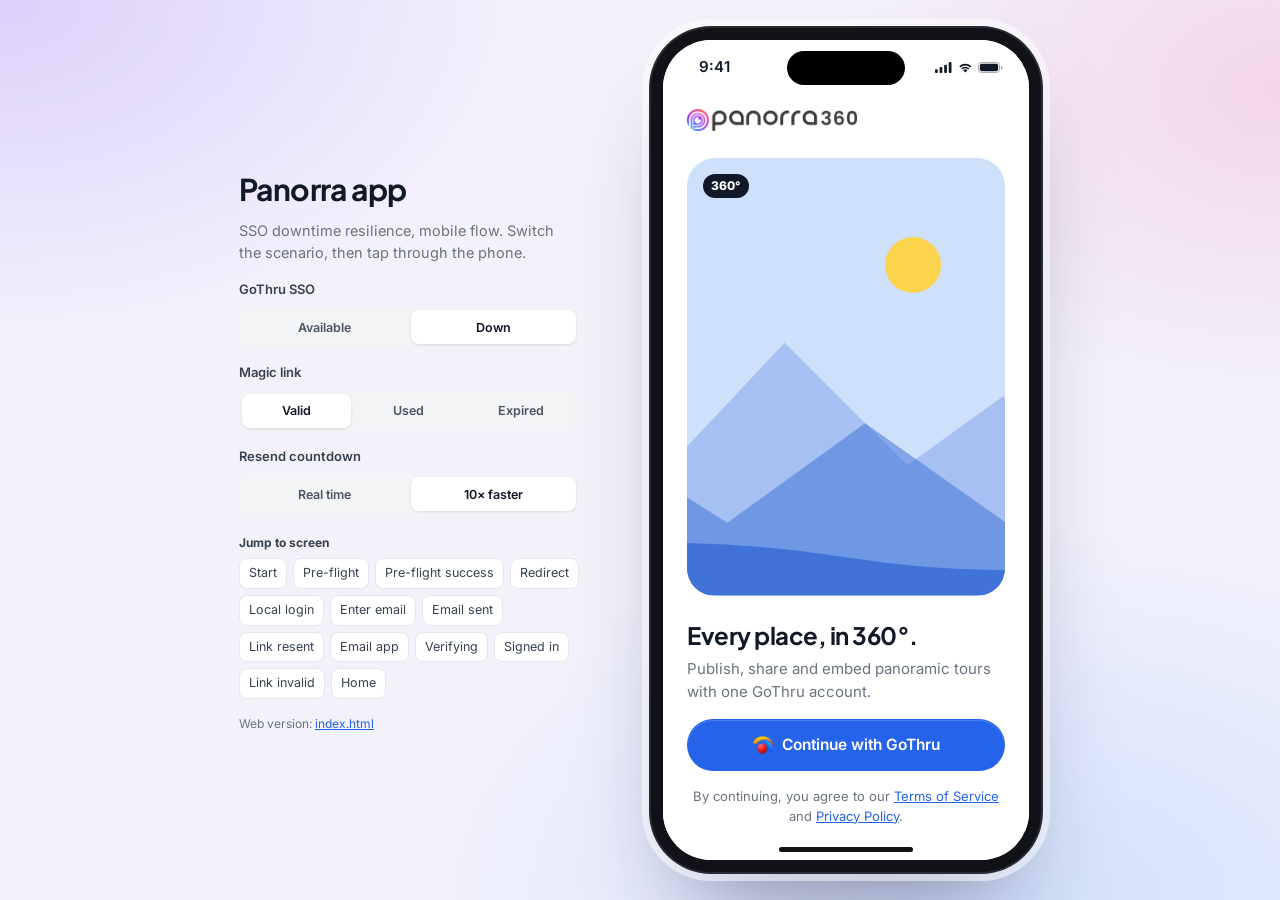
==== commit 87cf2557: "Skip the failed pre-flight state; go straight to Google / Magic Link When the pre-flight probe fails" ====
--- a/mobile.html
+++ b/mobile.html
@@ -162,7 +162,6 @@
       <button data-go="start">Start</button>
       <button data-go="preflight">Pre-flight</button>
       <button data-go="pf-ok">Pre-flight success</button>
-      <button data-go="pf-fail">Pre-flight failed</button>
       <button data-go="redirect">Redirect</button>
       <button data-go="fallback">Local login</button>
       <button data-go="email">Enter email</button>
@@ -209,7 +208,7 @@
       <section class="m-view m-center pf-screen" id="v-preflight" data-label="Pre-flight check">
         <header class="m-head"><img class="m-logo" src="assets/logos/panorra-wordmark.png" alt="Panorra 360" width="185" height="24"></header>
         <div class="m-body-mid">
-          <div class="ring-ill" aria-hidden="true"><span class="arc"></span><span class="ring-core"><svg class="i ring-cloud"><use href="#i-cloud"/></svg><span class="ring-badge"><svg class="i rb-ok"><use href="#i-check"/></svg><svg class="i rb-x"><use href="#i-x"/></svg></span></span></div>
+          <div class="ring-ill" aria-hidden="true"><span class="arc"></span><span class="ring-core"><svg class="i ring-cloud"><use href="#i-cloud"/></svg><span class="ring-badge"><svg class="i rb-ok"><use href="#i-check"/></svg></span></span></div>
           <h1 class="m-title" id="mpf-title" tabindex="-1">Preparing your sign-in</h1>
           <p class="m-text" id="mpf-desc" aria-live="polite">We're checking the best way to sign you in to Panorra. This will only take a moment.</p>
           <ol class="steps" id="mpf-steps">
--- a/style.css
+++ b/style.css
@@ -867,19 +867,10 @@
   .scene::before { width: 560px; height: 560px; }
 }
 
-/* Pre-flight result states: badge hidden while running, then check (ok) or X (fail) */
+/* Pre-flight success state: badge hidden while running, check appears on success */
 .ring-badge { transform: scale(.5); opacity: 0; transition: transform .45s var(--ease-spring), opacity .2s var(--ease-out), background-color .2s; }
-.ring-badge .rb-x { display: none; }
-.pf-screen[data-result="ok"] .ring-badge, .pf-screen[data-result="fail"] .ring-badge { transform: none; opacity: 1; }
-.pf-screen[data-result="fail"] .ring-badge { background: var(--red); }
-.pf-screen[data-result="fail"] .rb-ok { display: none; }
-.pf-screen[data-result="fail"] .rb-x { display: block; }
-.pf-screen[data-result="ok"] .arc, .pf-screen[data-result="fail"] .arc { animation: none; border-color: var(--blue); }
-.pf-screen[data-result="fail"] .arc { border-color: var(--red); }
-.pf-screen[data-result="fail"] .ring-cloud { color: #94a3b8; }
-.pf-screen[data-result="fail"] .ring-ill::before { background: #fff5f5; box-shadow: 0 18px 40px -22px rgba(220, 38, 38, .35), inset 0 0 0 1px #fde2e2; }
-.pf-screen[data-result] h1, .pf-screen[data-result] #pf-desc { transition: color .2s; }
-.pf-screen[data-result="fail"] h1 { color: #991b1b; }
+.pf-screen[data-result="ok"] .ring-badge { transform: none; opacity: 1; }
+.pf-screen[data-result="ok"] .arc { animation: none; border-color: var(--blue); }
 
 /* Maintenance: visible result line (polling itself stays in the background) */
 .mm-note { margin: var(--s4) 0 0; padding: var(--s3) var(--s4); border-radius: 14px; font-size: 13.5px; font-weight: 500; text-align: left; }
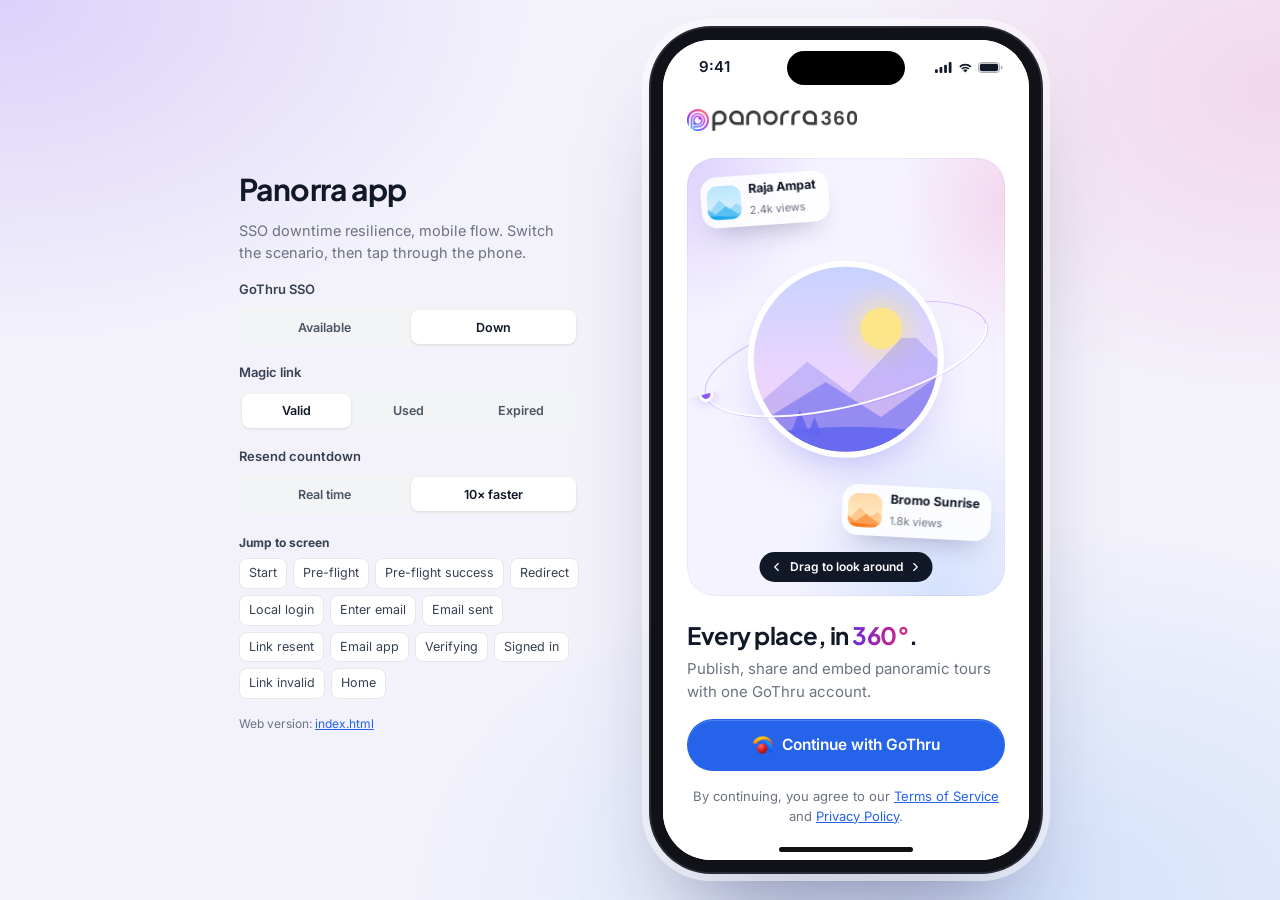
==== commit 12938c15: "Refine mobile screens and scene background, add background files - Mobile: centred nav-bar logo, tig" ====
--- a/mobile.html
+++ b/mobile.html
@@ -192,11 +192,17 @@
       <section class="m-view" id="v-start" data-label="Start">
         <header class="m-head"><img class="m-logo" src="assets/logos/panorra-wordmark.png" alt="Panorra 360" width="185" height="24"></header>
         <div class="m-hero-art" aria-hidden="true">
-          <span class="m-hero-sun"></span>
-          <svg class="m-hero-mtn"><use href="#ill-mountains"/></svg>
-          <span class="b360">360°</span>
-        </div>
-        <h1 class="m-title">Every place, in 360°.</h1>
+          <span class="m-orbit back"></span>
+          <span class="m-lens">
+            <span class="m-lens-sun"></span>
+            <span class="m-lens-track"><svg><use href="#ill-mountains"/></svg><svg><use href="#ill-mountains"/></svg></span>
+          </span>
+          <span class="m-orbit"><i></i></span>
+          <span class="m-tcard t1"><span class="m-tthumb"><svg><use href="#ill-mountains"/></svg></span><span><b>Raja Ampat</b><small>2.4k views</small></span></span>
+          <span class="m-tcard t2"><span class="m-tthumb sunrise"><svg><use href="#ill-mountains"/></svg></span><span><b>Bromo Sunrise</b><small>1.8k views</small></span></span>
+          <span class="m-drag"><svg class="i"><use href="#i-chev-left"/></svg>Drag to look around<svg class="i flip"><use href="#i-chev-left"/></svg></span>
+        </div>
+        <h1 class="m-title">Every place, in <em>360°</em>.</h1>
         <p class="m-text">Publish, share and embed panoramic tours with one GoThru account.</p>
         <div class="m-foot">
           <button class="btn btn-primary btn-block btn-lg" id="m-sso-btn" type="button"><img class="sso-mark" src="assets/logos/gothru.png" alt="" width="22" height="22"> Continue with GoThru</button>
@@ -240,8 +246,43 @@
       <section class="m-view m-center" id="v-fallback" data-label="Local login (fallback)">
         <header class="m-head"><img class="m-logo" src="assets/logos/panorra-wordmark.png" alt="Panorra 360" width="185" height="24"></header>
         <div class="m-land" aria-hidden="true">
-          <span class="m-land-sun"></span>
-          <svg class="m-land-mtn"><use href="#ill-mountains"/></svg>
+          <!-- Detour: the SSO road is closed for maintenance, the signpost points to Google and Magic Link -->
+          <svg class="m-detour" viewBox="0 0 340 340" preserveAspectRatio="xMidYMax slice">
+            <defs>
+              <linearGradient id="dt-sky" x1="0" y1="0" x2="0" y2="1"><stop offset="0" stop-color="#ede9fe"/><stop offset=".55" stop-color="#f5f3ff"/><stop offset="1" stop-color="#fce7f3"/></linearGradient>
+              <linearGradient id="dt-road" x1="0" y1="0" x2="0" y2="1"><stop offset="0" stop-color="#a5b4fc"/><stop offset="1" stop-color="#6366f1"/></linearGradient>
+              <pattern id="dt-stripe" width="12" height="12" patternUnits="userSpaceOnUse" patternTransform="rotate(45)"><rect width="12" height="12" fill="#fff"/><rect width="6" height="12" fill="#f97316"/></pattern>
+            </defs>
+            <rect width="340" height="340" fill="url(#dt-sky)"/>
+            <circle cx="250" cy="130" r="38" fill="#fef3c7" opacity=".7"/>
+            <circle cx="250" cy="130" r="24" fill="#fde68a"/>
+            <g class="dt-cloud c1" fill="#fff" transform="translate(10 40)"><ellipse cx="70" cy="70" rx="30" ry="11"/><circle cx="62" cy="62" r="13"/><circle cx="80" cy="60" r="10"/></g>
+            <g class="dt-cloud c2" fill="#fff" opacity=".85" transform="translate(-30 30)"><ellipse cx="290" cy="150" rx="24" ry="8"/><circle cx="284" cy="143" r="10"/><circle cx="298" cy="144" r="7"/></g>
+            <path class="dt-bird" d="M120 110 q5 -6 10 0 q5 -6 10 0 M150 126 q4 -4 8 0 q4 -4 8 0" fill="none" stroke="#7c3aed" stroke-width="1.8" stroke-linecap="round" opacity=".55"/>
+            <g transform="translate(0 100)">
+              <path d="M0 150 L60 92 L110 130 L178 60 L240 128 L290 96 L340 126 V240 H0Z" fill="#c4b5fd" opacity=".75"/>
+              <path d="M178 60 L163 76 L171 74 L178 82 L185 74 L194 77Z M60 92 L50 102 L57 100 L62 105 L70 101Z" fill="#fff"/>
+              <path d="M0 172 L80 124 L150 164 L230 118 L340 170 V240 H0Z" fill="#a78bfa" opacity=".55"/>
+              <path d="M0 192 Q90 172 180 184 T340 178 V240 H0Z" fill="#ddd6fe"/>
+              <path d="M128 240 L176 182 L196 182 L246 240Z" fill="url(#dt-road)"/>
+              <path d="M186 186 V240" stroke="#fff" stroke-width="2.5" stroke-dasharray="7 7" opacity=".9"/>
+              <g fill="#7c3aed" opacity=".6"><path d="M268 196 l9 -24 l9 24z"/><path d="M284 200 l7 -18 l7 18z"/><path d="M30 204 l8 -22 l8 22z"/></g>
+              <!-- closed barrier with the SSO cloud -->
+              <rect x="160" y="196" width="4" height="22" rx="1" fill="#475569"/><rect x="208" y="196" width="4" height="22" rx="1" fill="#475569"/>
+              <rect x="152" y="196" width="68" height="11" rx="3" fill="url(#dt-stripe)" stroke="#ea580c" stroke-width="1"/>
+              <circle class="dt-lamp" cx="162" cy="192" r="4" fill="#f59e0b"/><circle class="dt-lamp l2" cx="210" cy="192" r="4" fill="#f59e0b"/>
+              <g class="dt-sso"><circle cx="186" cy="166" r="17" fill="#fff" stroke="#e9d5ff" stroke-width="2"/>
+                <path d="M179.5 171h12a4.5 4.5 0 0 0 .6-8.96A6.5 6.5 0 0 0 179.6 163a4 4 0 0 0-.1 8z" fill="none" stroke="#7c3aed" stroke-width="2" stroke-linejoin="round"/>
+                <circle cx="198" cy="155" r="7" fill="#f59e0b" stroke="#fff" stroke-width="2"/><path d="M198 151.5v3.6M198 157.6v.4" stroke="#fff" stroke-width="2" stroke-linecap="round"/></g>
+              <!-- detour signpost --><g transform="translate(18 0)">
+              <rect x="88" y="138" width="5" height="82" rx="2" fill="#475569"/>
+              <g class="dt-board b1"><path d="M40 140 H96 V160 H40 L31 150Z" fill="#fff" stroke="#e2e8f0"/>
+                <use href="#lg-google" x="42" y="144" width="12" height="12"/><rect x="59" y="146" width="30" height="3.5" rx="1.75" fill="#94a3b8"/><rect x="59" y="152" width="20" height="3.5" rx="1.75" fill="#cbd5e1"/></g>
+              <g class="dt-board b2"><path d="M86 168 H140 L149 178 L140 188 H86Z" fill="#4f46e5"/>
+                <use href="#i-mail" x="93" y="172" width="12" height="12" fill="none" stroke="#fff" stroke-width="2.4"/><rect x="110" y="174" width="26" height="3.5" rx="1.75" fill="#fff" opacity=".85"/><rect x="110" y="180" width="17" height="3.5" rx="1.75" fill="#fff" opacity=".55"/></g>
+              </g><path class="dt-spark" d="M140 150 l1.6 4.4 4.4 1.6 -4.4 1.6 -1.6 4.4 -1.6 -4.4 -4.4 -1.6 4.4 -1.6z" fill="#ec4899"/>
+            </g>
+          </svg>
         </div>
         <span class="chip chip-amber m-chip"><span class="dot blink"></span>GoThru SSO is temporarily unavailable</span>
         <h1 class="m-title" tabindex="-1">Welcome to Panorra</h1>
@@ -257,6 +298,7 @@
       <section class="m-view" id="v-email" data-label="Enter email">
         <header class="m-head"><button class="m-back" data-back type="button" aria-label="Back"><svg class="i"><use href="#i-chev-left"/></svg></button><img class="m-logo" src="assets/logos/panorra-wordmark.png" alt="Panorra 360" width="185" height="24"></header>
         <div class="m-intro">
+          <span class="m-badge" aria-hidden="true"><svg class="i"><use href="#i-mail"/></svg></span>
           <h1 class="m-title" tabindex="-1">Sign in with Magic Link</h1>
           <p class="m-text">Enter your email address and we'll send you a secure sign-in link.</p>
         </div>
--- a/style.css
+++ b/style.css
@@ -886,3 +886,22 @@
   .sx-dot, .sx-confetti { display: none; }
 }
 h1[tabindex="-1"]:focus, h2[tabindex="-1"]:focus { outline: none; }
+
+/* Scenes: a sunrise fan of brand light rising behind the card (replaces mountains + rings) */
+.scene { background: radial-gradient(70% 50% at 50% 100%, rgba(236, 72, 153, .08), transparent 70%), #f7f6fd; }
+.scene::before { display: none; }
+.scene::after { content: ""; position: absolute; inset: 0; pointer-events: none; opacity: .07; mix-blend-mode: multiply;
+  background: url("data:image/svg+xml,%3Csvg xmlns='http://www.w3.org/2000/svg' width='160' height='160'%3E%3Cfilter id='n'%3E%3CfeTurbulence type='fractalNoise' baseFrequency='.9' numOctaves='2' stitchTiles='stitch'/%3E%3C/filter%3E%3Crect width='100%25' height='100%25' filter='url(%23n)'/%3E%3C/svg%3E"); }
+.horizon { inset: 0; height: auto; overflow: hidden; }
+.hz-mtn { display: none; }
+/* Two light fans from opposite corners, like spotlights aimed at the card; they fade out before reaching it */
+.horizon::before, .horizon::after { content: ""; position: absolute; width: max(1200px, 90vw); aspect-ratio: 1; translate: -50% -50%;
+  -webkit-mask: repeating-conic-gradient(rgba(0, 0, 0, .3) 0deg, rgba(0, 0, 0, .85) 6deg, rgba(0, 0, 0, .3) 12deg), radial-gradient(closest-side, transparent 0 6%, rgba(0, 0, 0, .9) 24%, rgba(0, 0, 0, .35) 50%, transparent 80%);
+  -webkit-mask-composite: source-in; mask-composite: intersect; opacity: .4; }
+.horizon::before { left: 0; top: 0; background: conic-gradient(from 90deg, #60a5fa 0deg, #8b5cf6 90deg, #8b5cf6 360deg); animation: sweepA 14s ease-in-out infinite alternate; }
+.horizon::after { left: 100%; top: 100%; background: conic-gradient(from 270deg, #fb923c 0deg, #ec4899 90deg, #ec4899 360deg); animation: sweepB 14s ease-in-out infinite alternate; }
+/* soft halo right behind the card */
+.hz-sun { display: block; left: 50%; top: 50%; right: auto; width: 720px; height: 720px; translate: -50% -50%; background: radial-gradient(closest-side, rgba(255, 255, 255, .95) 0 40%, rgba(237, 233, 254, .6) 62%, transparent); }
+@keyframes sweepA { from { rotate: -5deg; } to { rotate: 5deg; } }
+@keyframes sweepB { from { rotate: 5deg; } to { rotate: -5deg; } }
+@media (prefers-reduced-motion: reduce) { .horizon::before, .horizon::after { animation: none; } }
--- a/mobile.css
+++ b/mobile.css
@@ -37,21 +37,23 @@
 
 .m-head { display: flex; align-items: center; gap: var(--s1); height: 44px; margin: 0 0 var(--s4); flex: none; }
 .m-logo { height: 22px; width: auto; display: block; }
-.m-back { width: 40px; height: 40px; margin-left: -10px; border: 0; border-radius: 12px; background: none; color: var(--ink); display: grid; place-items: center; transition: background-color .15s, transform .15s var(--ease-out); }
+.m-back { width: 40px; height: 40px; margin-left: -8px; border: 0; border-radius: 12px; background: none; color: var(--ink); display: grid; place-items: center; transition: background-color .15s, transform .15s var(--ease-out); }
 .m-back:active { transform: scale(.94); background: #f3f4f6; }
 .m-back .i { width: 22px; height: 22px; }
-.m-center .m-head { justify-content: flex-start; }
+.m-center .m-head, #v-email .m-head { position: relative; justify-content: center; } /* iOS nav bar: logo centred, back pinned left */
+.m-center .m-back, #v-email .m-back { position: absolute; left: 0; top: 2px; }
 
 .m-body-mid { flex: 1; display: flex; flex-direction: column; justify-content: center; padding: var(--s2) 0 var(--s5); }
 .m-foot { margin-top: auto; }
 .m-stack { display: grid; gap: var(--s3); }
 .m-stack .or { margin: 0; }
+.m-stack .link-btn { justify-self: center; min-height: 44px; padding: 0 var(--s3); }
 .m-title { font-family: var(--font-display); font-size: 24px; line-height: 1.25; letter-spacing: -.02em; margin: 0 0 var(--s2); }
 .m-text { font-size: 15px; color: var(--muted); margin: 0 0 var(--s4); }
 .m-email { color: var(--ink); word-break: break-all; }
 .m-legal { font-size: 13px; color: var(--muted); text-align: center; margin: var(--s4) 0 0; }
-#v-fallback .m-stack { margin-top: auto; padding-top: var(--s5); }
-#v-fallback .m-legal { margin-top: var(--s4); }
+#v-fallback .m-text { margin-bottom: var(--s6); }
+#v-fallback .m-legal { margin-top: var(--s5); }
 .m-legal a { color: var(--blue); }
 .m-note { display: flex; gap: var(--s2); align-items: center; justify-content: center; margin: var(--s5) 0 0; padding: var(--s3) var(--s4); border-radius: 14px; background: var(--blue-50); color: var(--blue-700); font-size: 13.5px; }
 .m-note .i { width: 16px; height: 16px; }
@@ -63,20 +65,60 @@
 .m-view .banner { margin: 0 0 var(--s2); }
 
 /* Start */
-.m-hero-art { position: relative; flex: 1; min-height: 220px; margin: 0 0 var(--s5); border-radius: 28px; overflow: hidden; background: #cfe0fb; color: #3b6fd8; }
-.m-hero-sun { position: absolute; top: 18%; right: 20%; width: 56px; height: 56px; border-radius: 50%; background: #fcd34d; }
-.m-hero-mtn { position: absolute; left: 0; bottom: 0; width: 100%; height: 70%; }
-.m-hero-art .b360 { position: absolute; top: 16px; left: 16px; }
+.m-hero-art { position: relative; flex: 1; min-height: 260px; margin: 0 0 var(--s5); border-radius: 28px; overflow: hidden; background: var(--mesh), #f5f3ff; box-shadow: inset 0 0 0 1px rgba(139, 92, 246, .08); }
+/* 360° lens: a panorama pans inside a circle, an orbit ring circles it */
+.m-lens { position: absolute; left: 50%; top: 46%; width: min(58%, 210px); aspect-ratio: 1; translate: -50% -50%; border-radius: 50%; overflow: hidden; color: #6366f1;
+  background: linear-gradient(180deg, #c7d2fe 0%, #e9d5ff 55%, #fbcfe8 100%); box-shadow: 0 0 0 6px #fff, 0 24px 48px -18px rgba(79, 70, 229, .45); }
+.m-lens-sun { position: absolute; left: 58%; top: 22%; width: 22%; aspect-ratio: 1; border-radius: 50%; background: #fde68a; box-shadow: 0 0 24px 8px rgba(253, 230, 138, .6); }
+.m-lens-track { position: absolute; left: 0; bottom: 0; width: 400%; height: 62%; display: flex; animation: lensPan 26s linear infinite; }
+.m-lens-track svg { width: 50%; height: 100%; flex: none; }
+.m-lens-track svg + svg { transform: scaleX(-1); } /* mirrored copy makes the loop seamless */
+.m-orbit { position: absolute; left: 50%; top: 46%; width: 290px; height: 96px; translate: -50% -50%; rotate: -14deg; border-radius: 50%; border: 2px solid rgba(255, 255, 255, .95); box-shadow: 0 0 0 1px rgba(139, 92, 246, .25); clip-path: inset(50% -20px -20px -20px); }
+.m-orbit.back { clip-path: inset(-20px -20px 50% -20px); border: 1.5px solid rgba(139, 92, 246, .35); box-shadow: none; }
+.m-orbit i { position: absolute; top: 0; left: 0; width: 9px; height: 9px; border-radius: 50%; background: #8b5cf6; box-shadow: 0 0 0 3px #fff, 0 0 14px 2px rgba(139, 92, 246, .6);
+  offset-path: path("M-1.5 46.5 A146.5 49.5 0 1 0 291.5 46.5 A146.5 49.5 0 1 0 -1.5 46.5"); offset-rotate: 0deg; animation: orbitRun 7s linear infinite; }
+.m-tcard { position: absolute; display: flex; align-items: center; gap: var(--s2); padding: 6px 12px 6px 6px; border-radius: 16px; background: rgba(255, 255, 255, .88); box-shadow: 0 14px 28px -14px rgba(30, 27, 75, .35); backdrop-filter: blur(8px); -webkit-backdrop-filter: blur(8px); animation: bob 5s ease-in-out infinite; }
+.m-tcard b { display: block; font-size: 12.5px; line-height: 1.2; color: var(--ink); }
+.m-tcard small { font-size: 11px; color: var(--muted); }
+.m-tthumb { position: relative; width: 34px; height: 34px; border-radius: 10px; overflow: hidden; color: #0ea5e9; background: linear-gradient(180deg, #bae6fd, #e0f2fe); }
+.m-tthumb.sunrise { color: #f97316; background: linear-gradient(180deg, #fed7aa, #fef3c7); }
+.m-tthumb svg { position: absolute; inset: auto 0 0; width: 100%; height: 70%; }
+.m-tcard.t1 { top: 16px; left: 14px; rotate: -4deg; }
+.m-tcard.t2 { right: 14px; bottom: 58px; rotate: 3deg; animation-delay: -2.5s; }
+.m-drag { position: absolute; left: 50%; bottom: 14px; translate: -50% 0; display: inline-flex; align-items: center; gap: 6px; height: 30px; padding: 0 10px; border-radius: 999px; background: var(--ink); color: #fff; font-size: 12px; font-weight: 600; white-space: nowrap; }
+.m-drag .i { width: 14px; height: 14px; }
+.m-drag .flip { transform: scaleX(-1); }
+.m-title em { font-style: normal; background: linear-gradient(90deg, #6d28d9, #db2777); -webkit-background-clip: text; background-clip: text; color: transparent; }
+@keyframes lensPan { to { transform: translateX(-50%); } }
+@keyframes orbitRun { from { offset-distance: 0%; } to { offset-distance: 100%; } }
+@keyframes bob { 50% { transform: translateY(-5px); } }
 
 /* Local login fallback */
-.m-land { position: relative; height: 210px; margin: 0 -24px var(--s4); color: #a5b4fc; background: var(--mesh), #f6f5fd; overflow: hidden; }
-.m-land-sun { position: absolute; top: 26px; right: 22%; width: 52px; height: 52px; border-radius: 50%; background: #e0e7ff; }
-.m-land-mtn { position: absolute; inset: auto 0 0; width: 100%; height: 75%; }
-.m-chip { align-self: center; margin-bottom: var(--s4); white-space: normal; height: auto; padding: 6px 12px; }
+.m-land { position: relative; flex: 1; min-height: 170px; margin: 0 0 var(--s5); border-radius: 28px; color: #a5b4fc; background: var(--mesh), #f1f0fc; overflow: hidden; }
+.m-detour { position: absolute; inset: 0; width: 100%; height: 100%; }
+.m-detour * { transform-box: fill-box; }
+.dt-cloud { animation: drift 14s ease-in-out infinite alternate; }
+.dt-cloud.c2 { animation-duration: 18s; animation-direction: alternate-reverse; }
+.dt-bird { animation: bob 4s ease-in-out infinite; }
+.dt-lamp { animation: blink 1.2s ease-in-out infinite; }
+.dt-lamp.l2 { animation-delay: -.6s; }
+.dt-sso { transform-origin: 50% 100%; animation: bob 3.6s ease-in-out infinite; }
+.dt-board { animation: sway 4s ease-in-out infinite; }
+.dt-board.b1 { transform-origin: 100% 50%; }
+.dt-board.b2 { transform-origin: 0 50%; animation-delay: -2s; }
+.dt-spark { transform-origin: center; animation: twinkle 1.8s ease-in-out infinite alternate; }
+@keyframes drift { to { transform: translateX(18px); } }
+@keyframes sway { 50% { transform: rotate(-3deg); } }
+@keyframes twinkle { from { transform: scale(.6); opacity: .4; } }
+.m-chip { align-self: center; margin-bottom: var(--s3); white-space: normal; height: auto; padding: 6px 12px; }
 .m-mail-ic { color: var(--blue); }
 
 /* Enter email */
-.m-intro { text-align: center; padding: var(--s6) 0 var(--s5); }
+.m-intro { text-align: center; margin-top: auto; padding: 0 0 var(--s5); }
+.m-intro .m-text { margin: 0; }
+.m-badge { display: grid; place-items: center; width: 64px; height: 64px; margin: 0 auto var(--s5); border-radius: 20px; background: linear-gradient(135deg, #ede9fe, #dbeafe); color: var(--blue); box-shadow: 0 0 0 6px #f5f7ff; }
+.m-badge .i { width: 28px; height: 28px; }
+#m-form { margin-bottom: auto; padding-bottom: var(--s6); }
 .m-label { display: block; font-size: 14px; font-weight: 600; margin: 0 0 var(--s2); }
 #m-form .btn { margin-top: var(--s5); }
 .m-view .fb-note { justify-content: center; }
@@ -130,7 +172,7 @@
   .d-screen { border-radius: 0; }
   .d-status, .d-home { display: none; }
   .m-view { padding: calc(12px + env(safe-area-inset-top)) 20px calc(20px + env(safe-area-inset-bottom)); }
-  .m-view .success-ill, .m-land, .m-tabs { margin-left: -20px; margin-right: -20px; }
+  .m-view .success-ill, .m-tabs { margin-left: -20px; margin-right: -20px; }
   .m-tabs { padding-bottom: calc(8px + env(safe-area-inset-bottom)); }
   .m-home { padding-bottom: 0; }
   .m-toast { top: calc(10px + env(safe-area-inset-top)); }
@@ -144,4 +186,5 @@
 }
 @media (prefers-reduced-motion: reduce) {
   .m-view.is-on[data-anim] { animation: fadeIn .2s both !important; }
+  .m-hero-art *, .m-hero-art *::after, .m-detour * { animation: none !important; }
 }
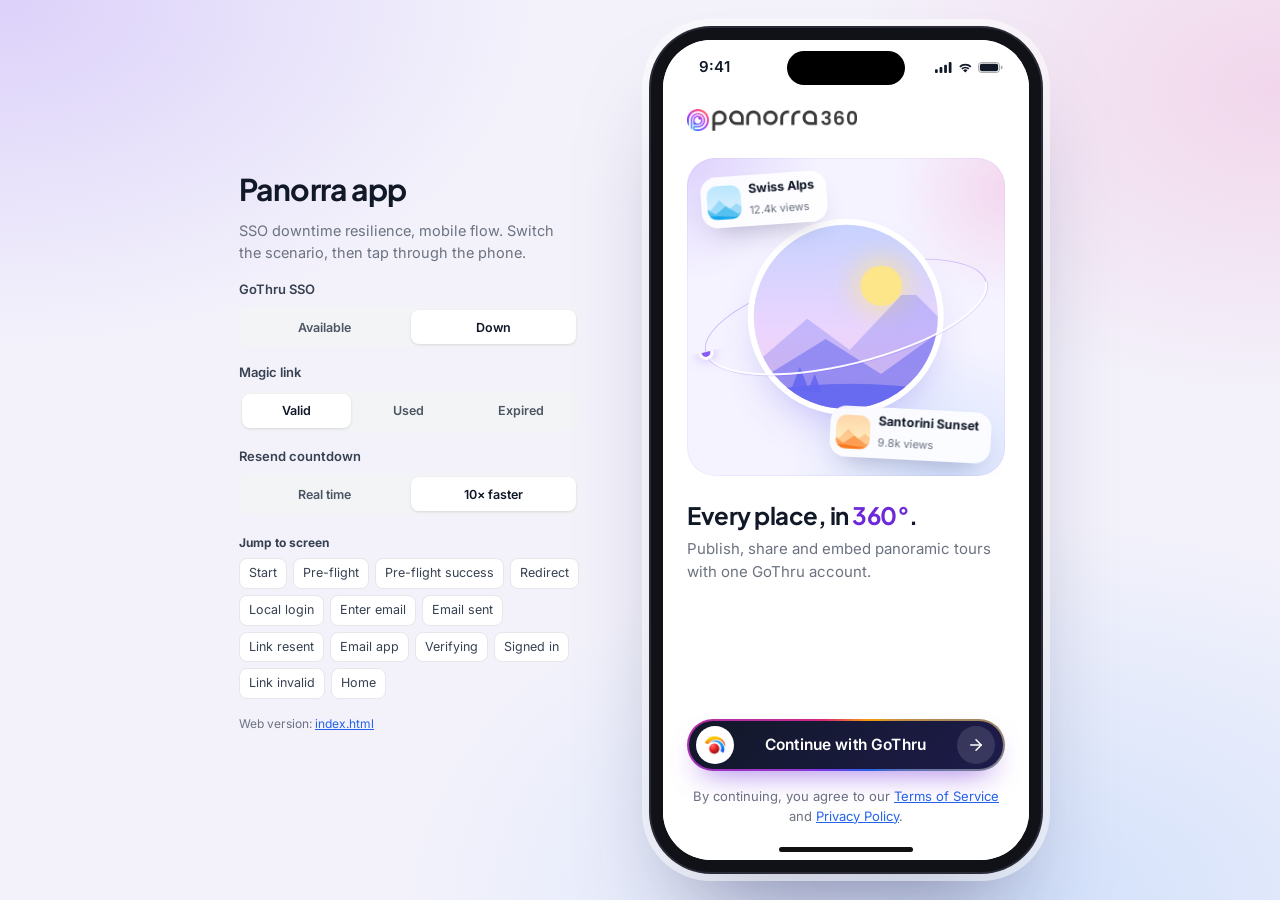
==== commit 396d1a55: "Restyle mobile start and magic link screens - SSO button: dark pill with a static gradient rim, logo" ====
--- a/mobile.html
+++ b/mobile.html
@@ -198,14 +198,13 @@
             <span class="m-lens-track"><svg><use href="#ill-mountains"/></svg><svg><use href="#ill-mountains"/></svg></span>
           </span>
           <span class="m-orbit"><i></i></span>
-          <span class="m-tcard t1"><span class="m-tthumb"><svg><use href="#ill-mountains"/></svg></span><span><b>Raja Ampat</b><small>2.4k views</small></span></span>
-          <span class="m-tcard t2"><span class="m-tthumb sunrise"><svg><use href="#ill-mountains"/></svg></span><span><b>Bromo Sunrise</b><small>1.8k views</small></span></span>
-          <span class="m-drag"><svg class="i"><use href="#i-chev-left"/></svg>Drag to look around<svg class="i flip"><use href="#i-chev-left"/></svg></span>
+          <span class="m-tcard t1"><span class="m-tthumb"><svg><use href="#ill-mountains"/></svg></span><span><b>Swiss Alps</b><small>12.4k views</small></span></span>
+          <span class="m-tcard t2"><span class="m-tthumb sunrise"><svg><use href="#ill-mountains"/></svg></span><span><b>Santorini Sunset</b><small>9.8k views</small></span></span>
         </div>
         <h1 class="m-title">Every place, in <em>360°</em>.</h1>
         <p class="m-text">Publish, share and embed panoramic tours with one GoThru account.</p>
         <div class="m-foot">
-          <button class="btn btn-primary btn-block btn-lg" id="m-sso-btn" type="button"><img class="sso-mark" src="assets/logos/gothru.png" alt="" width="22" height="22"> Continue with GoThru</button>
+          <button class="btn btn-block btn-lg m-orbit-btn" id="m-sso-btn" type="button"><span class="m-orbit-mark"><img class="sso-mark" src="assets/logos/gothru.png" alt="" width="22" height="22"></span><span class="m-orbit-label">Continue with GoThru</span><svg class="i m-orbit-arrow" aria-hidden="true"><use href="#i-arrow"/></svg></button>
           <p class="m-legal">By continuing, you agree to our <a href="#">Terms of Service</a> and <a href="#">Privacy Policy</a>.</p>
         </div>
       </section>
@@ -298,7 +297,27 @@
       <section class="m-view" id="v-email" data-label="Enter email">
         <header class="m-head"><button class="m-back" data-back type="button" aria-label="Back"><svg class="i"><use href="#i-chev-left"/></svg></button><img class="m-logo" src="assets/logos/panorra-wordmark.png" alt="Panorra 360" width="185" height="24"></header>
         <div class="m-intro">
-          <span class="m-badge" aria-hidden="true"><svg class="i"><use href="#i-mail"/></svg></span>
+          <span class="m-badge" aria-hidden="true">
+            <svg viewBox="0 0 160 120">
+              <circle cx="80" cy="66" r="56" fill="#f5f3ff"/>
+              <path d="M30 56 L80 24 L130 56 Z" fill="#a5b4fc"/>
+              <rect x="30" y="54" width="100" height="56" rx="10" fill="#c7d2fe"/>
+              <g class="m-ml-letter">
+                <rect x="42" y="26" width="76" height="60" rx="9" fill="#fff" stroke="#e0e7ff"/>
+                <rect x="51" y="36" width="58" height="16" rx="8" fill="#2563eb"/>
+                <path d="M59 44h6m-2-3 3 3-3 3" stroke="#fff" stroke-width="1.8" fill="none" stroke-linecap="round" stroke-linejoin="round"/>
+                <rect x="70" y="42" width="32" height="4" rx="2" fill="#fff" opacity=".85"/>
+                <rect x="51" y="60" width="44" height="4" rx="2" fill="#e5e7eb"/>
+                <rect x="51" y="69" width="30" height="4" rx="2" fill="#e5e7eb"/>
+              </g>
+              <path d="M30 64 L80 92 L130 64 V100 a10 10 0 0 1 -10 10 H40 a10 10 0 0 1 -10 -10 Z" fill="#6d28d9"/>
+              <path d="M30 100 L66 84 M130 100 L94 84" stroke="#fff" stroke-opacity=".25" stroke-width="2" stroke-linecap="round"/>
+              <path class="m-ml-spark" d="M22 22 l3 7 7 3 -7 3 -3 7 -3 -7 -7 -3 7 -3 Z" fill="#f59e0b"/>
+              <path class="m-ml-spark s2" d="M140 30 l2 5 5 2 -5 2 -2 5 -2 -5 -5 -2 5 -2 Z" fill="#8b5cf6"/>
+              <path class="m-ml-spark s3" d="M144 86 l2.5 6 6 2.5 -6 2.5 -2.5 6 -2.5 -6 -6 -2.5 6 -2.5 Z" fill="#ec4899"/>
+              <circle class="m-ml-spark s4" cx="14" cy="78" r="3" fill="#60a5fa"/>
+            </svg>
+          </span>
           <h1 class="m-title" tabindex="-1">Sign in with Magic Link</h1>
           <p class="m-text">Enter your email address and we'll send you a secure sign-in link.</p>
         </div>
--- a/mobile.css
+++ b/mobile.css
@@ -65,15 +65,15 @@
 .m-view .banner { margin: 0 0 var(--s2); }
 
 /* Start */
-.m-hero-art { position: relative; flex: 1; min-height: 260px; margin: 0 0 var(--s5); border-radius: 28px; overflow: hidden; background: var(--mesh), #f5f3ff; box-shadow: inset 0 0 0 1px rgba(139, 92, 246, .08); }
+.m-hero-art { position: relative; flex: none; width: 100%; aspect-ratio: 1; margin: 0 0 var(--s5); border-radius: 28px; overflow: hidden; background: var(--mesh), #f5f3ff; box-shadow: inset 0 0 0 1px rgba(139, 92, 246, .08); }
 /* 360° lens: a panorama pans inside a circle, an orbit ring circles it */
-.m-lens { position: absolute; left: 50%; top: 46%; width: min(58%, 210px); aspect-ratio: 1; translate: -50% -50%; border-radius: 50%; overflow: hidden; color: #6366f1;
+.m-lens { position: absolute; left: 50%; top: 50%; width: min(58%, 210px); aspect-ratio: 1; translate: -50% -50%; border-radius: 50%; overflow: hidden; color: #6366f1;
   background: linear-gradient(180deg, #c7d2fe 0%, #e9d5ff 55%, #fbcfe8 100%); box-shadow: 0 0 0 6px #fff, 0 24px 48px -18px rgba(79, 70, 229, .45); }
 .m-lens-sun { position: absolute; left: 58%; top: 22%; width: 22%; aspect-ratio: 1; border-radius: 50%; background: #fde68a; box-shadow: 0 0 24px 8px rgba(253, 230, 138, .6); }
 .m-lens-track { position: absolute; left: 0; bottom: 0; width: 400%; height: 62%; display: flex; animation: lensPan 26s linear infinite; }
 .m-lens-track svg { width: 50%; height: 100%; flex: none; }
 .m-lens-track svg + svg { transform: scaleX(-1); } /* mirrored copy makes the loop seamless */
-.m-orbit { position: absolute; left: 50%; top: 46%; width: 290px; height: 96px; translate: -50% -50%; rotate: -14deg; border-radius: 50%; border: 2px solid rgba(255, 255, 255, .95); box-shadow: 0 0 0 1px rgba(139, 92, 246, .25); clip-path: inset(50% -20px -20px -20px); }
+.m-orbit { position: absolute; left: 50%; top: 50%; width: 290px; height: 96px; translate: -50% -50%; rotate: -14deg; border-radius: 50%; border: 2px solid rgba(255, 255, 255, .95); box-shadow: 0 0 0 1px rgba(139, 92, 246, .25); clip-path: inset(50% -20px -20px -20px); }
 .m-orbit.back { clip-path: inset(-20px -20px 50% -20px); border: 1.5px solid rgba(139, 92, 246, .35); box-shadow: none; }
 .m-orbit i { position: absolute; top: 0; left: 0; width: 9px; height: 9px; border-radius: 50%; background: #8b5cf6; box-shadow: 0 0 0 3px #fff, 0 0 14px 2px rgba(139, 92, 246, .6);
   offset-path: path("M-1.5 46.5 A146.5 49.5 0 1 0 291.5 46.5 A146.5 49.5 0 1 0 -1.5 46.5"); offset-rotate: 0deg; animation: orbitRun 7s linear infinite; }
@@ -84,11 +84,8 @@
 .m-tthumb.sunrise { color: #f97316; background: linear-gradient(180deg, #fed7aa, #fef3c7); }
 .m-tthumb svg { position: absolute; inset: auto 0 0; width: 100%; height: 70%; }
 .m-tcard.t1 { top: 16px; left: 14px; rotate: -4deg; }
-.m-tcard.t2 { right: 14px; bottom: 58px; rotate: 3deg; animation-delay: -2.5s; }
-.m-drag { position: absolute; left: 50%; bottom: 14px; translate: -50% 0; display: inline-flex; align-items: center; gap: 6px; height: 30px; padding: 0 10px; border-radius: 999px; background: var(--ink); color: #fff; font-size: 12px; font-weight: 600; white-space: nowrap; }
-.m-drag .i { width: 14px; height: 14px; }
-.m-drag .flip { transform: scaleX(-1); }
-.m-title em { font-style: normal; background: linear-gradient(90deg, #6d28d9, #db2777); -webkit-background-clip: text; background-clip: text; color: transparent; }
+.m-tcard.t2 { right: 14px; bottom: 16px; rotate: 3deg; animation-delay: -2.5s; }
+.m-title em { font-style: normal; color: #6d28d9; }
 @keyframes lensPan { to { transform: translateX(-50%); } }
 @keyframes orbitRun { from { offset-distance: 0%; } to { offset-distance: 100%; } }
 @keyframes bob { 50% { transform: translateY(-5px); } }
@@ -116,8 +113,16 @@
 /* Enter email */
 .m-intro { text-align: center; margin-top: auto; padding: 0 0 var(--s5); }
 .m-intro .m-text { margin: 0; }
-.m-badge { display: grid; place-items: center; width: 64px; height: 64px; margin: 0 auto var(--s5); border-radius: 20px; background: linear-gradient(135deg, #ede9fe, #dbeafe); color: var(--blue); box-shadow: 0 0 0 6px #f5f7ff; }
-.m-badge .i { width: 28px; height: 28px; }
+/* Magic-link badge: a letter with a link chip floats out of the envelope, sparkles twinkle around */
+.m-badge { display: block; width: 168px; height: 126px; margin: 0 auto var(--s4); }
+.m-badge svg { width: 100%; height: 100%; overflow: visible; }
+.m-ml-letter { animation: mlFloat 3.2s ease-in-out infinite; }
+.m-ml-spark { transform-box: fill-box; transform-origin: center; animation: mlTwinkle 2.4s ease-in-out infinite; }
+.m-ml-spark.s2 { animation-delay: -.6s; }
+.m-ml-spark.s3 { animation-delay: -1.2s; }
+.m-ml-spark.s4 { animation-delay: -1.8s; }
+@keyframes mlFloat { 0%, 100% { transform: translateY(2px); } 50% { transform: translateY(-8px); } }
+@keyframes mlTwinkle { 0%, 100% { opacity: .35; transform: scale(.6) rotate(0deg); } 50% { opacity: 1; transform: scale(1) rotate(45deg); } }
 #m-form { margin-bottom: auto; padding-bottom: var(--s6); }
 .m-label { display: block; font-size: 14px; font-weight: 600; margin: 0 0 var(--s2); }
 #m-form .btn { margin-top: var(--s5); }
@@ -186,5 +191,21 @@
 }
 @media (prefers-reduced-motion: reduce) {
   .m-view.is-on[data-anim] { animation: fadeIn .2s both !important; }
-  .m-hero-art *, .m-hero-art *::after, .m-detour * { animation: none !important; }
-}
+  .m-hero-art *, .m-hero-art *::after, .m-detour *, .m-badge * { animation: none !important; }
+}
+
+/* SSO button as a 360° orbit: gradient rim, logo in a white chip */
+.m-orbit-btn {
+  position: relative; isolation: isolate; gap: 12px; justify-content: flex-start; padding: 0 8px 0 7px;
+  color: #fff; font-weight: 600; letter-spacing: .01em;
+  border: 2px solid transparent;
+  background:
+    linear-gradient(135deg, #111827, #1e1b4b) padding-box,
+    conic-gradient(from 135deg, #2563eb, #7c3aed, #db2777, #f59e0b, #2563eb) border-box;
+  box-shadow: 0 14px 30px -14px rgba(109, 40, 217, .7);
+}
+.m-orbit-btn:active:not(:disabled) { transform: scale(.97); }
+.m-orbit-mark { display: grid; place-items: center; width: 38px; height: 38px; border-radius: 50%; background: #fff; flex: none; }
+.m-orbit-label { flex: 1; text-align: center; }
+.m-orbit-arrow { width: 38px; height: 38px; padding: 10px; border-radius: 50%; background: rgba(255, 255, 255, .12); flex: none; transition: transform .25s var(--ease-spring), background-color .2s var(--ease-out); }
+.m-orbit-btn:active .m-orbit-arrow { transform: translateX(4px); background: rgba(255, 255, 255, .22); }
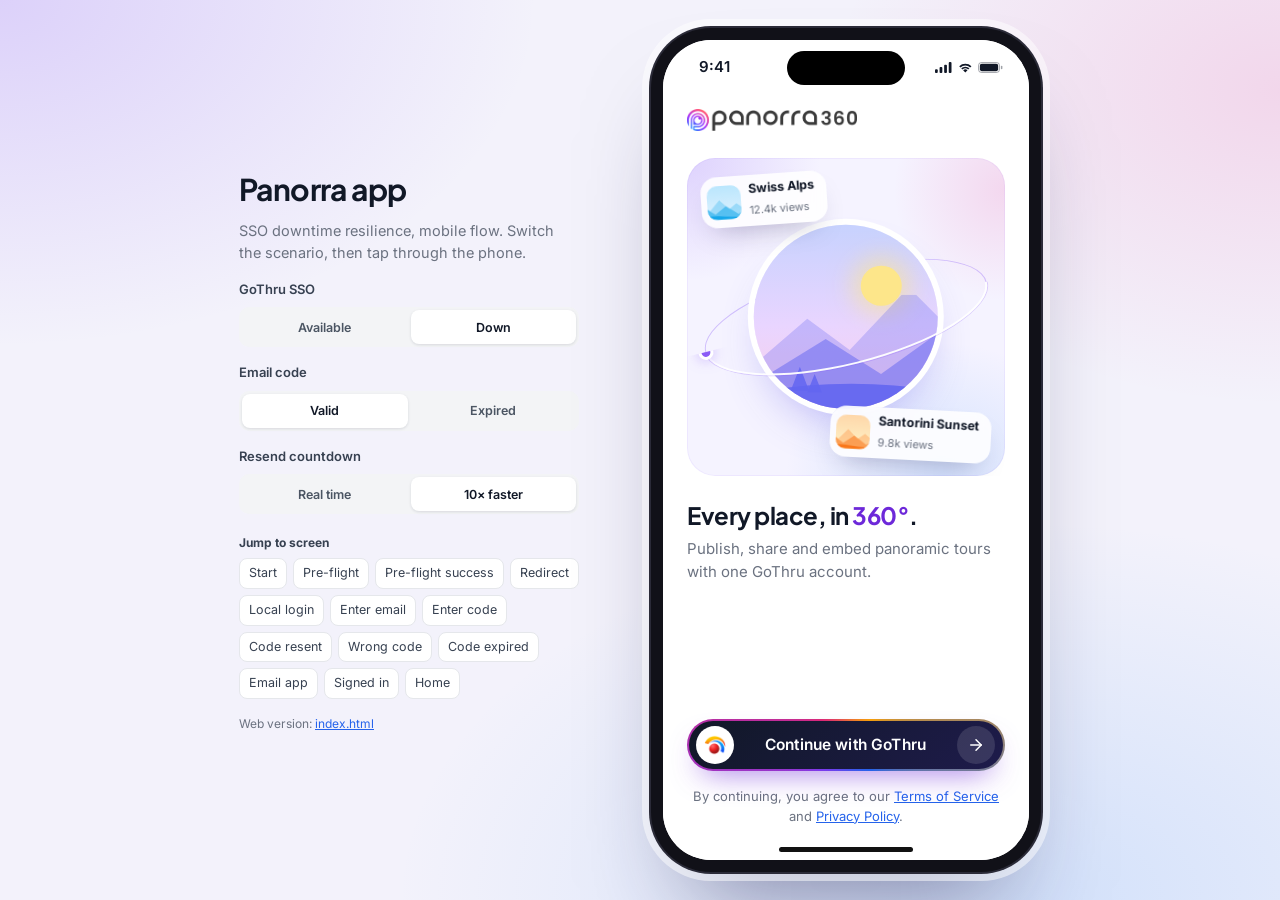
==== commit 7b1b95f0: "Desktop and mobile apps: sign in with a 6-digit email code instead of a magic link The emergency ema" ====
--- a/mobile.html
+++ b/mobile.html
@@ -4,7 +4,7 @@
 <meta charset="utf-8">
 <meta name="viewport" content="width=device-width, initial-scale=1, viewport-fit=cover">
 <title>Panorra App — SSO Resilience</title>
-<meta name="description" content="Panorra mobile app: GoThru SSO pre-flight check, Google and Magic Link fallback, link verification. Clickable prototype.">
+<meta name="description" content="Panorra mobile app: GoThru SSO pre-flight check, Google and email code (OTP) fallback. Clickable prototype.">
 <link rel="preconnect" href="https://fonts.googleapis.com">
 <link rel="preconnect" href="https://fonts.gstatic.com" crossorigin>
 <link href="https://fonts.googleapis.com/css2?family=Inter:wght@400;500;600;700;800&family=Plus+Jakarta+Sans:wght@600;700;800&display=swap" rel="stylesheet">
@@ -143,10 +143,9 @@
       </div>
     </div>
     <div class="pp-group">
-      <span class="pp-label">Magic link</span>
-      <div class="seg" role="radiogroup" aria-label="Magic link">
+      <span class="pp-label">Email code</span>
+      <div class="seg" role="radiogroup" aria-label="Email code">
         <label><input type="radio" name="m-link" value="valid" checked><span>Valid</span></label>
-        <label><input type="radio" name="m-link" value="used"><span>Used</span></label>
         <label><input type="radio" name="m-link" value="expired"><span>Expired</span></label>
       </div>
     </div>
@@ -165,12 +164,12 @@
       <button data-go="redirect">Redirect</button>
       <button data-go="fallback">Local login</button>
       <button data-go="email">Enter email</button>
-      <button data-go="sent">Email sent</button>
-      <button data-go="resent">Link resent</button>
+      <button data-go="sent">Enter code</button>
+      <button data-go="resent">Code resent</button>
+      <button data-go="wrong">Wrong code</button>
+      <button data-go="expired">Code expired</button>
       <button data-go="mail">Email app</button>
-      <button data-go="verify">Verifying</button>
       <button data-go="success">Signed in</button>
-      <button data-go="invalid">Link invalid</button>
       <button data-go="home">Home</button>
     </div>
     <p class="pp-hint">Web version: <a href="index.html">index.html</a></p>
@@ -245,7 +244,7 @@
       <section class="m-view m-center" id="v-fallback" data-label="Local login (fallback)">
         <header class="m-head"><img class="m-logo" src="assets/logos/panorra-wordmark.png" alt="Panorra 360" width="185" height="24"></header>
         <div class="m-land" aria-hidden="true">
-          <!-- Detour: the SSO road is closed for maintenance, the signpost points to Google and Magic Link -->
+          <!-- Detour: the SSO road is closed for maintenance, the signpost points to Google and an email code -->
           <svg class="m-detour" viewBox="0 0 340 340" preserveAspectRatio="xMidYMax slice">
             <defs>
               <linearGradient id="dt-sky" x1="0" y1="0" x2="0" y2="1"><stop offset="0" stop-color="#ede9fe"/><stop offset=".55" stop-color="#f5f3ff"/><stop offset="1" stop-color="#fce7f3"/></linearGradient>
@@ -288,7 +287,7 @@
         <p class="m-text">Sign in to continue and start exploring amazing places.</p>
         <div class="m-stack">
           <button class="btn btn-google" id="m-google" type="button"><svg class="g-ic"><use href="#lg-google"/></svg> Continue with Google</button>
-          <button class="btn btn-secondary btn-block" id="m-magic" type="button"><svg class="i m-mail-ic"><use href="#i-mail"/></svg> Continue with Magic Link</button>
+          <button class="btn btn-secondary btn-block" id="m-magic" type="button"><svg class="i m-mail-ic"><use href="#i-mail"/></svg> Continue with Email Code</button>
         </div>
         <p class="m-legal m-foot">By continuing, you agree to our <a href="#">Terms of Service</a> and <a href="#">Privacy Policy</a>.</p>
       </section>
@@ -304,9 +303,8 @@
               <rect x="30" y="54" width="100" height="56" rx="10" fill="#c7d2fe"/>
               <g class="m-ml-letter">
                 <rect x="42" y="26" width="76" height="60" rx="9" fill="#fff" stroke="#e0e7ff"/>
-                <rect x="51" y="36" width="58" height="16" rx="8" fill="#2563eb"/>
-                <path d="M59 44h6m-2-3 3 3-3 3" stroke="#fff" stroke-width="1.8" fill="none" stroke-linecap="round" stroke-linejoin="round"/>
-                <rect x="70" y="42" width="32" height="4" rx="2" fill="#fff" opacity=".85"/>
+                <g fill="#2563eb"><rect x="51" y="35" width="16" height="18" rx="4"/><rect x="72" y="35" width="16" height="18" rx="4"/><rect x="93" y="35" width="16" height="18" rx="4"/></g>
+                <g fill="#fff"><circle cx="59" cy="44" r="2.2"/><circle cx="80" cy="44" r="2.2"/><circle cx="101" cy="44" r="2.2"/></g>
                 <rect x="51" y="60" width="44" height="4" rx="2" fill="#e5e7eb"/>
                 <rect x="51" y="69" width="30" height="4" rx="2" fill="#e5e7eb"/>
               </g>
@@ -318,24 +316,24 @@
               <circle class="m-ml-spark s4" cx="14" cy="78" r="3" fill="#60a5fa"/>
             </svg>
           </span>
-          <h1 class="m-title" tabindex="-1">Sign in with Magic Link</h1>
-          <p class="m-text">Enter your email address and we'll send you a secure sign-in link.</p>
+          <h1 class="m-title" tabindex="-1">Sign in with Email Code</h1>
+          <p class="m-text">Enter your email address and we'll send you a 6-digit code to sign in.</p>
         </div>
         <form id="m-form" novalidate>
           <label class="m-label" for="m-email">Email address</label>
           <div class="input-wrap"><svg class="i"><use href="#i-mail"/></svg><input class="input" type="email" id="m-email" placeholder="you@example.com" autocomplete="email" inputmode="email" required></div>
           <div class="form-msg" id="m-email-msg" role="status"></div>
-          <button class="btn btn-primary btn-block btn-lg" id="m-send" type="submit" disabled>Send Magic Link</button>
+          <button class="btn btn-primary btn-block btn-lg" id="m-send" type="submit" disabled>Send Code</button>
         </form>
-        <p class="fb-note m-foot"><svg class="i"><use href="#i-shield"/></svg> Passwordless · single-use link · expires in 15 minutes</p>
-      </section>
-
-      <!-- 5/6 · Email sent / resent -->
-      <section class="m-view m-center" id="v-sent" data-label="Email sent">
+        <p class="fb-note m-foot"><svg class="i"><use href="#i-shield"/></svg> Passwordless · 6-digit code · expires in 15 minutes</p>
+      </section>
+
+      <!-- 5/6 · Enter the emailed code (sent / resent) -->
+      <section class="m-view m-center" id="v-sent" data-label="Enter code">
         <header class="m-head"><button class="m-back" data-back type="button" aria-label="Back"><svg class="i"><use href="#i-chev-left"/></svg></button><img class="m-logo" src="assets/logos/panorra-wordmark.png" alt="Panorra 360" width="185" height="24"></header>
         <div class="m-body-mid">
           <div class="mail-ill" aria-hidden="true">
-          <!-- Magic-link envelope: lands, flap opens, letter rises, badge pops, sparkles, then floats -->
+          <!-- Email-code envelope: lands, flap opens, letter rises, badge pops, sparkles, then floats -->
           <svg viewBox="0 0 180 156">
             <defs>
               <linearGradient id="ml-bg" x1="0" y1="0" x2="1" y2="1"><stop offset="0" stop-color="#ede9fe"/><stop offset="1" stop-color="#dbeafe"/></linearGradient>
@@ -353,8 +351,8 @@
                 <g clip-path="url(#ml-clip)">
                   <g class="ml-letter">
                     <rect x="52" y="40" width="76" height="70" rx="8" fill="#fff" stroke="#e0e7ff" stroke-width="1.5"/>
-                    <circle cx="90" cy="60" r="11" fill="#eef2ff"/>
-                    <path d="M87 62.5a3.5 3.5 0 0 0 5 .3l2.3-2.3a3.5 3.5 0 0 0-5-5l-1 1M93 57.5a3.5 3.5 0 0 0-5-.3l-2.3 2.3a3.5 3.5 0 0 0 5 5l1-1" fill="none" stroke="#4f46e5" stroke-width="1.8" stroke-linecap="round"/>
+                    <rect x="62" y="51" width="56" height="18" rx="9" fill="#eef2ff"/>
+                    <g fill="#4f46e5"><circle cx="75" cy="60" r="2.6"/><circle cx="85" cy="60" r="2.6"/><circle cx="95" cy="60" r="2.6"/><circle cx="105" cy="60" r="2.6"/></g>
                     <rect x="66" y="78" width="48" height="5" rx="2.5" fill="#e0e7ff"/>
                     <rect x="72" y="88" width="36" height="5" rx="2.5" fill="#eef2ff"/>
                   </g>
@@ -372,13 +370,23 @@
           </svg>
         </div>
           <h1 class="m-title" id="ms-title" tabindex="-1">Check your email</h1>
-          <p class="m-text"><span id="ms-lead">We've sent a sign-in link to</span><br><b class="m-email" id="ms-email">you@example.com</b></p>
-          <p class="m-text" id="ms-sub">Click the link in your email to continue to Panorra. The link will expire in 15 minutes.</p>
+          <p class="m-text"><span id="ms-lead">Enter the 6-digit code we sent to</span><br><b class="m-email" id="ms-email">you@example.com</b></p>
+          <form class="otp-form" id="m-otp-form" novalidate>
+            <div class="otp" id="m-otp" role="group" aria-label="6-digit code">
+              <input class="otp-d" type="text" inputmode="numeric" pattern="[0-9]*" aria-label="Digit 1" autocomplete="one-time-code">
+              <input class="otp-d" type="text" inputmode="numeric" pattern="[0-9]*" aria-label="Digit 2" autocomplete="off">
+              <input class="otp-d" type="text" inputmode="numeric" pattern="[0-9]*" aria-label="Digit 3" autocomplete="off">
+              <input class="otp-d" type="text" inputmode="numeric" pattern="[0-9]*" aria-label="Digit 4" autocomplete="off">
+              <input class="otp-d" type="text" inputmode="numeric" pattern="[0-9]*" aria-label="Digit 5" autocomplete="off">
+              <input class="otp-d" type="text" inputmode="numeric" pattern="[0-9]*" aria-label="Digit 6" autocomplete="off">
+            </div>
+            <div class="form-msg" id="m-otp-msg" role="status"></div>
+            <button class="btn btn-primary btn-block btn-lg" id="m-verify" type="submit" disabled>Verify</button>
+          </form>
         </div>
         <div class="m-stack m-foot">
-          <button class="btn btn-primary btn-block btn-lg" id="m-open-mail" type="button">Open Email App</button>
-          <div class="or"><span>or</span></div>
-          <button class="btn btn-secondary btn-block" id="m-resend" type="button" disabled>Resend Link (60s)</button>
+          <button class="btn btn-secondary btn-block" id="m-open-mail" type="button">Open Email App</button>
+          <button class="btn btn-secondary btn-block" id="m-resend" type="button" disabled>Resend Code (60s)</button>
           <div class="banner banner-warn" id="m-resend-msg" hidden></div>
           <button class="link-btn" id="m-diff" type="button"><svg class="i"><use href="#i-chev-left"/></svg> Use a different email</button>
         </div>
@@ -387,31 +395,17 @@
       <!-- Email app -->
       <section class="m-view m-mail" id="v-mail" data-label="Email app">
         <header class="m-head"><button class="m-back" data-back type="button" aria-label="Back to Panorra"><svg class="i"><use href="#i-chev-left"/></svg></button><span class="m-mailbox">Inbox</span></header>
-        <h1 class="m-subject">⚡ Emergency Login Link - GoThru SSO Outage Fallback</h1>
+        <h1 class="m-subject">⚡ Emergency Login Code - GoThru SSO Outage Fallback</h1>
         <div class="mail-from"><span class="avatar sm av-gt">G</span><div><b>GoThru Security</b> <small>&lt;no-reply@id.gothru.org&gt;</small><br><small>to <span id="mm-to">you@example.com</span> · just now</small></div></div>
         <div class="mt-card m-mt">
           <div class="mt-brand"><svg class="mt-gt"><use href="#lg-gothru"/></svg><span class="mt-x">×</span><img class="mt-pn" src="assets/logos/panorra-wordmark.png" alt="Panorra 360" width="154" height="20"></div>
           <span class="mt-icon"><svg class="i"><use href="#i-zap"/></svg></span>
-          <h2>Your emergency sign-in link</h2>
-          <p>Tap below to sign in to your account. This link expires in 15 minutes:</p>
-          <button class="btn btn-primary btn-lg btn-block" id="m-mail-signin" type="button">Sign In to My Account</button>
-          <span class="mt-notice"><svg class="i"><use href="#i-clock"/></svg> This single-use link expires in 15 minutes.</span>
-          <p class="mt-warn"><svg class="i"><use href="#i-shield"/></svg> If you did not request this login link, you can safely ignore this email.</p>
-        </div>
-      </section>
-
-      <!-- Verify -->
-      <section class="m-view m-center" id="v-verify" data-label="Verifying link">
-        <header class="m-head"><img class="m-logo" src="assets/logos/panorra-wordmark.png" alt="Panorra 360" width="185" height="24"></header>
-        <div class="m-body-mid">
-          <div class="ring-ill" aria-hidden="true"><span class="arc"></span><span class="ring-core"><svg class="i"><use href="#i-link"/></svg></span></div>
-          <h1 class="m-title" tabindex="-1">Verifying your sign-in link</h1>
-          <p class="m-text">Please wait a moment while we validate your link.</p>
-          <ol class="steps" id="mv-steps">
-            <li><span class="s-ic"><svg class="i ic-ok"><use href="#i-check"/></svg><svg class="i ic-x"><use href="#i-x"/></svg></span>Checking link validity</li>
-            <li><span class="s-ic"><svg class="i ic-ok"><use href="#i-check"/></svg><svg class="i ic-x"><use href="#i-x"/></svg></span>Signing you in securely</li>
-            <li><span class="s-ic"><svg class="i ic-ok"><use href="#i-check"/></svg><svg class="i ic-x"><use href="#i-x"/></svg></span>Setting up your account</li>
-          </ol>
+          <h2>Your emergency sign-in code</h2>
+          <p>Enter this code in the Panorra app to sign in:</p>
+          <b class="otp-code" id="mm-code">000000</b>
+          <button class="btn btn-primary btn-lg btn-block" id="m-mail-copy" type="button">Copy Code</button>
+          <span class="mt-notice"><svg class="i"><use href="#i-clock"/></svg> This single-use code expires in 15 minutes.</span>
+          <p class="mt-warn"><svg class="i"><use href="#i-shield"/></svg> Never share this code. If you did not request it, you can safely ignore this email.</p>
         </div>
       </section>
 
@@ -469,46 +463,6 @@
         <button class="btn btn-primary btn-block btn-lg m-foot" id="m-continue" type="button">Continue</button>
       </section>
 
-      <!-- Link invalid -->
-      <section class="m-view m-center" id="v-invalid" data-label="Link invalid">
-        <header class="m-head"><img class="m-logo" src="assets/logos/panorra-wordmark.png" alt="Panorra 360" width="185" height="24"></header>
-        <div class="m-body-mid">
-          <div class="err-ill" aria-hidden="true">
-        <!-- Broken link: link glyph draws in, shakes, snaps into two halves with a crack, X badge pops, halves sway -->
-        <svg viewBox="0 0 180 156">
-          <defs>
-            <linearGradient id="er-bg" x1="0" y1="0" x2="1" y2="1"><stop offset="0" stop-color="#ffe4e6"/><stop offset="1" stop-color="#fdf2f8"/></linearGradient>
-            <linearGradient id="er-ink" x1="0" y1="0" x2="1" y2="1"><stop offset="0" stop-color="#4f46e5"/><stop offset="1" stop-color="#7c3aed"/></linearGradient>
-          </defs>
-          <circle class="er-disc" cx="90" cy="76" r="64" fill="url(#er-bg)"/>
-          <g class="er-orbit"><circle cx="90" cy="76" r="73" fill="none" stroke="#fda4af" stroke-width="1.5" stroke-dasharray="2 7" stroke-linecap="round"/></g>
-          <circle class="er-core" cx="90" cy="76" r="44" fill="#fff"/>
-          <g class="er-glyph" fill="none" stroke="url(#er-ink)" stroke-width="2.3" stroke-linecap="round" stroke-linejoin="round">
-            <g class="er-a"><g class="er-a-in"><g transform="translate(62 48) scale(2.33)"><path pathLength="1" d="M10 13a5 5 0 0 0 7.54.54l3-3a5 5 0 0 0-7.07-7.07l-1.72 1.71"/></g></g></g>
-            <g class="er-b"><g class="er-b-in"><g transform="translate(62 48) scale(2.33)"><path pathLength="1" d="M14 11a5 5 0 0 0-7.54-.54l-3 3a5 5 0 0 0 7.07 7.07l1.71-1.71"/></g></g></g>
-          </g>
-          <path class="er-crack" d="M93 67 l-5 8 h6 l-5 8" fill="none" stroke="#f43f5e" stroke-width="2.6" stroke-linecap="round" stroke-linejoin="round"/>
-          <g class="er-sparks" stroke-linecap="round" stroke-width="3">
-            <path d="M126 22 l-3 9" stroke="#f43f5e"/>
-            <path d="M140 32 l-8 5" stroke="#f43f5e"/>
-            <path d="M144 48 h-8" stroke="#fb7185"/>
-          </g>
-          <g class="er-badge"><circle cx="122" cy="108" r="15" fill="#ef4444" stroke="#fff" stroke-width="4"/><path d="M116.5 102.5l11 11M127.5 102.5l-11 11" stroke="#fff" stroke-width="3.2" stroke-linecap="round"/></g>
-          <path class="er-star s1" d="M30 46l2.2 6 6 2.2-6 2.2-2.2 6-2.2-6-6-2.2 6-2.2z" fill="#fb7185"/>
-          <circle class="er-star s2" cx="40" cy="112" r="3" fill="#a5b4fc"/>
-        </svg>
-      </div>
-          <h1 class="m-title" tabindex="-1">This link is no longer valid</h1>
-          <p class="m-text">The sign-in link may have expired or has already been used.</p>
-          <div class="banner banner-err"><svg class="i"><use href="#i-alert"/></svg><span id="mi-detail">This magic link has already been used.</span></div>
-        </div>
-        <div class="m-stack m-foot">
-          <button class="btn btn-primary btn-block btn-lg" id="m-new-link" type="button">Request a new link</button>
-          <div class="or"><span>or</span></div>
-          <button class="btn btn-secondary btn-block" id="m-other-email" type="button">Use a different email</button>
-        </div>
-      </section>
-
       <!-- Google -->
       <section class="m-view m-center" id="v-google" data-label="Google sign-in">
         <header class="m-head"><img class="m-logo" src="assets/logos/panorra-wordmark.png" alt="Panorra 360" width="185" height="24"></header>
--- a/style.css
+++ b/style.css
@@ -289,6 +289,21 @@
 .mview[data-v="sent"] #resend-msg { margin: var(--s4) 0 0; }
 .mview[data-v="sent"] .link-btn { margin-top: var(--s4); }
 
+/* Email code (OTP): desktop + mobile apps only, index.html keeps the magic link */
+.otp { display: flex; gap: 8px; justify-content: center; }
+.otp input { flex: 1; min-width: 0; max-width: 52px; height: 56px; padding: 0; border: 1px solid #cbd5e1; border-radius: 12px; background: #fff; text-align: center; font: 700 22px/1 var(--font); color: var(--ink); transition: border-color .15s, box-shadow .15s; }
+.otp input:focus { outline: none; border-color: var(--blue); box-shadow: 0 0 0 4px rgba(37, 99, 235, .12); }
+.otp[aria-invalid="true"] input { border-color: var(--red); }
+.otp.shake { animation: shake .4s; }
+.otp-form { margin: 0 0 var(--s4); }
+.otp-form .form-msg { text-align: center; }
+.otp-form .btn { margin-top: var(--s4); }
+.otp-code { display: block; margin: 0 auto var(--s5); padding: 14px 12px 14px calc(12px + .3em); max-width: 300px; border: 1px dashed #cbd5e1; border-radius: 12px; background: #f8fafc; font: 800 32px/1 ui-monospace, SFMono-Regular, Menlo, monospace; letter-spacing: .3em; color: var(--ink); }
+.otp-code + .btn { display: flex; min-width: 180px; margin: 0 auto; } /* own line + fixed width: "Copied!" must not pull the notice up beside it */
+.otp-view .mail-ill { width: 120px; height: 104px; }
+.otp-view .sent-sub { margin-bottom: var(--s4); }
+.otp-view #btn-resend { margin-top: var(--s3); }
+
 /* Scene: panorama horizon behind new centred screens (redirect, verify) */
 .scene { position: relative; overflow: hidden; background: #f5f8ff; }
 .scene > .card { position: relative; z-index: 1; max-width: 440px; padding: var(--s7); border-color: #e6ecf8; }
@@ -383,16 +398,12 @@
 /* =========================================================
    SCREEN 4 — ORIGINAL status card
    ========================================================= */
-.st-logo { width: 112px; height: 40px; display: block; margin: 0 auto 24px; }
-.st-visual { height: 56px; margin: 0 auto 22px; display: grid; place-items: center; }
-.ring-spin { width: 56px; height: 56px; border-radius: 50%; border: 3px solid #eef0f4; border-right-color: var(--indigo); animation: rot .9s linear infinite; display: block; }
-.ok-badge { width: 56px; height: 56px; border-radius: 50%; background: #e8f1ea; border: 1px solid #bcd6c2; color: var(--green-ok); display: grid; place-items: center; font-size: 26px; font-weight: 700; animation: pop .45s var(--ease-spring) both; }
+/* Sign-in status card (verify style): ring with provider mark, success art on the last phase */
+.st-card .st-visual { display: block; }
+.st-card .ring-core > .i { width: 42px; height: 42px; stroke-width: 1.7; }
+.st-logo { width: 112px; height: 40px; display: block; margin: 0 auto var(--s6); }
 .st-card.swap .st-visual, .st-card.swap h1, .st-card.swap p { animation: fadeUp .35s var(--ease-out) both; }
 .st-card.swap p { animation-delay: .05s; }
-.st-list { list-style: none; padding: 0; margin: 22px auto 0; display: grid; gap: 12px; text-align: left; width: max-content; max-width: 100%; }
-.st-list:empty { display: none; }
-.st-list li { display: flex; gap: 12px; align-items: center; font-size: 14.5px; color: var(--ink-2); animation: fadeUp .4s var(--ease-out) both; }
-.st-list li::before { content: "✓"; width: 20px; height: 20px; border-radius: 50%; background: var(--green-ok); color: #fff; font-size: 11px; font-weight: 700; display: grid; place-items: center; flex: none; }
 
 /* =========================================================
    SCREEN 5 — Email
--- a/mobile.css
+++ b/mobile.css
@@ -127,6 +127,8 @@
 .m-label { display: block; font-size: 14px; font-weight: 600; margin: 0 0 var(--s2); }
 #m-form .btn { margin-top: var(--s5); }
 .m-view .fb-note { justify-content: center; }
+#v-sent .mail-ill { width: 132px; height: 114px; }
+#v-sent .m-text { margin-bottom: var(--s5); }
 
 /* Email app */
 .m-mail { background: #f6f5fd; }
@@ -209,3 +211,30 @@
 .m-orbit-label { flex: 1; text-align: center; }
 .m-orbit-arrow { width: 38px; height: 38px; padding: 10px; border-radius: 50%; background: rgba(255, 255, 255, .12); flex: none; transition: transform .25s var(--ease-spring), background-color .2s var(--ease-out); }
 .m-orbit-btn:active .m-orbit-arrow { transform: translateX(4px); background: rgba(255, 255, 255, .22); }
+
+/* Street Editor wordmark (street-editor.html): wide two-line logo needs more height than the Panorra one */
+.m-logo.se-logo { height: 36px; }
+.m-mt img.mt-pn[src*="streeteditor"] { height: 22px; border-radius: 5px; }
+
+/* Street Editor start: centred login like the native app, GoThru + Apple */
+.se-start-mid { margin: auto 0; text-align: center; }
+.se-start-logo { display: block; width: auto; height: 60px; margin: 0 auto var(--s8, 40px); }
+.se-start .m-title { font-size: 26px; }
+.se-start .m-text { margin-bottom: var(--s6); }
+.se-start .m-stack { text-align: left; }
+/* Login buttons in the Photo Studio style: logo in a white tile on the left, label centred */
+.se-btn { position: relative; height: 54px; padding: 0 56px; border: 0; border-radius: 14px; color: #fff; font-weight: 600; }
+.se-btn:active:not(:disabled) { transform: scale(.98); }
+.se-btn-gt { background: #0b63e5; box-shadow: 0 14px 26px -14px rgba(11, 99, 229, .9); }
+.se-btn-gt:hover:not(:disabled) { background: #0a55c4; }
+.se-btn-apple { background: #000; box-shadow: 0 14px 26px -14px rgba(0, 0, 0, .7); }
+.se-btn-apple:hover:not(:disabled) { background: #1f1f1f; }
+.se-btn-tile { position: absolute; left: 8px; top: 50%; translate: 0 -50%; display: grid; place-items: center; width: 38px; height: 38px; border-radius: 10px; background: #fff; color: #000; }
+.se-apple-ic { width: 20px; height: 20px; translate: 0 -1px; }
+.se-btn-tile img { width: 22px; height: 22px; }
+.se-apple-ring { color: #111827; }
+
+/* Login success screens (street-editor.html) */
+.m-logo.m-gt { width: 93px; height: 32px; }
+.m-view .ring-core .m-shield { width: 40px; height: 40px; stroke-width: 1.7; }
+.m-status-steps { margin-top: var(--s5); }
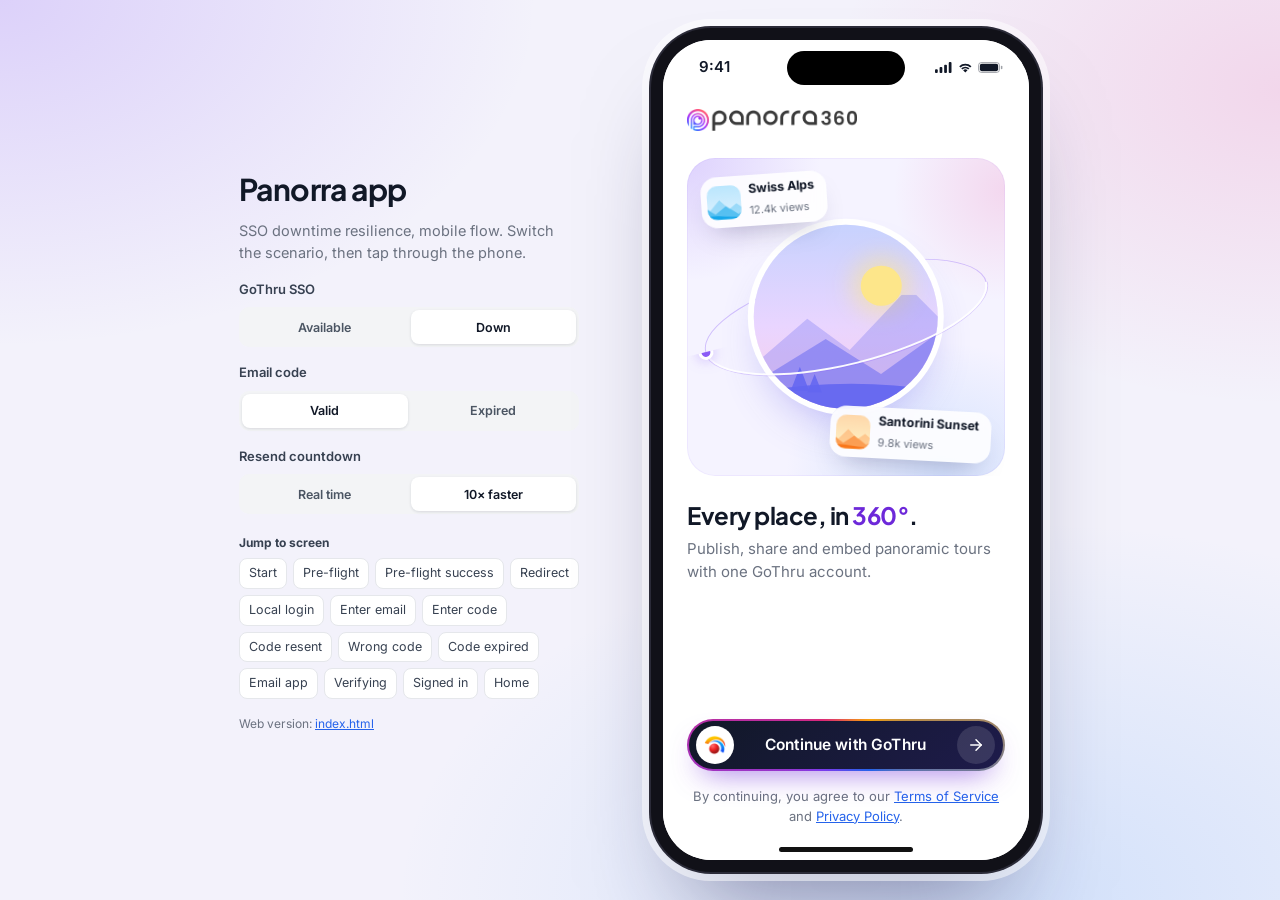
==== commit 7977299c: "Mobile apps: bring back the verifying screen for the email code Panorra app and Street Editor show "" ====
--- a/mobile.html
+++ b/mobile.html
@@ -169,6 +169,7 @@
       <button data-go="wrong">Wrong code</button>
       <button data-go="expired">Code expired</button>
       <button data-go="mail">Email app</button>
+      <button data-go="verify">Verifying</button>
       <button data-go="success">Signed in</button>
       <button data-go="home">Home</button>
     </div>
@@ -406,6 +407,21 @@
           <button class="btn btn-primary btn-lg btn-block" id="m-mail-copy" type="button">Copy Code</button>
           <span class="mt-notice"><svg class="i"><use href="#i-clock"/></svg> This single-use code expires in 15 minutes.</span>
           <p class="mt-warn"><svg class="i"><use href="#i-shield"/></svg> Never share this code. If you did not request it, you can safely ignore this email.</p>
+        </div>
+      </section>
+
+      <!-- Verify -->
+      <section class="m-view m-center" id="v-verify" data-label="Verifying code">
+        <header class="m-head"><img class="m-logo" src="assets/logos/panorra-wordmark.png" alt="Panorra 360" width="185" height="24"></header>
+        <div class="m-body-mid">
+          <div class="ring-ill" aria-hidden="true"><span class="arc"></span><span class="ring-core"><svg class="i"><use href="#i-lock"/></svg></span></div>
+          <h1 class="m-title" tabindex="-1">Verifying your code</h1>
+          <p class="m-text">Please wait a moment while we check your code.</p>
+          <ol class="steps" id="mv-steps">
+            <li><span class="s-ic"><svg class="i ic-ok"><use href="#i-check"/></svg><svg class="i ic-x"><use href="#i-x"/></svg></span>Checking your code</li>
+            <li><span class="s-ic"><svg class="i ic-ok"><use href="#i-check"/></svg><svg class="i ic-x"><use href="#i-x"/></svg></span>Signing you in securely</li>
+            <li><span class="s-ic"><svg class="i ic-ok"><use href="#i-check"/></svg><svg class="i ic-x"><use href="#i-x"/></svg></span>Setting up your account</li>
+          </ol>
         </div>
       </section>
 
